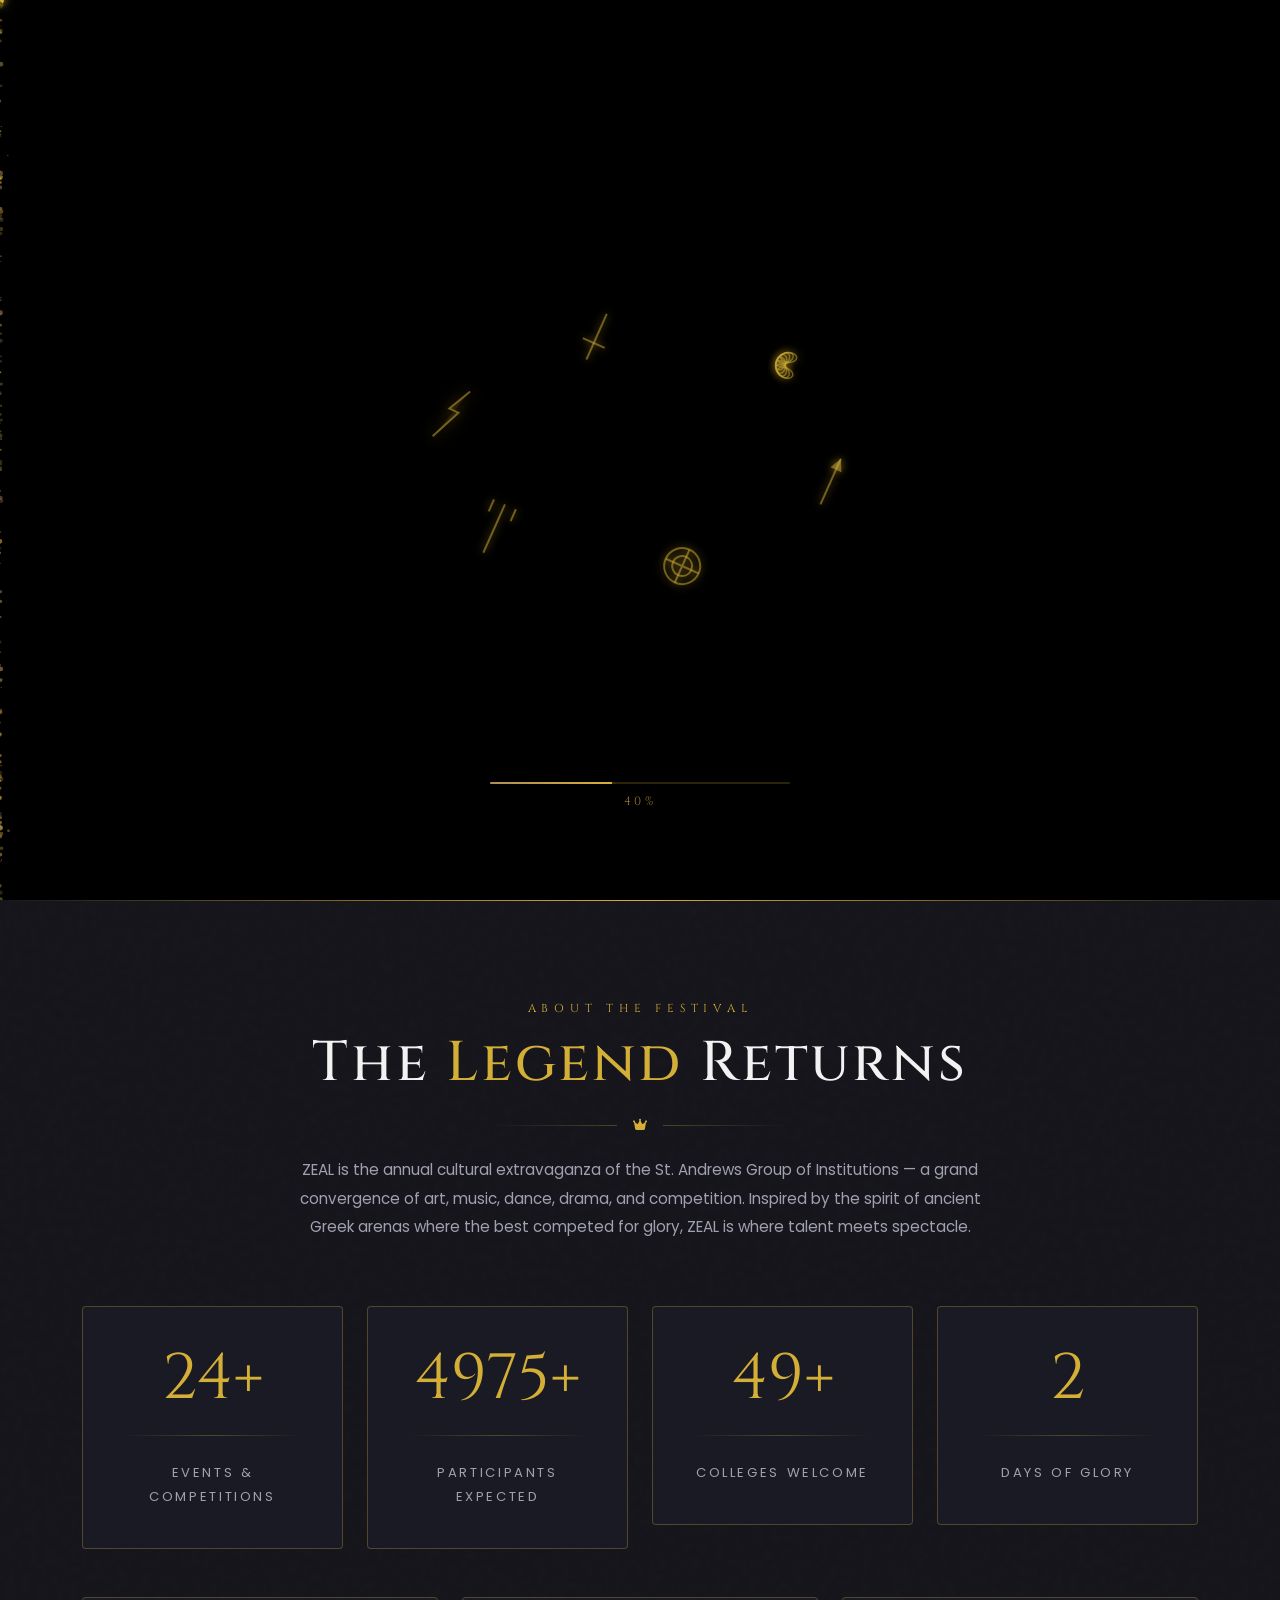
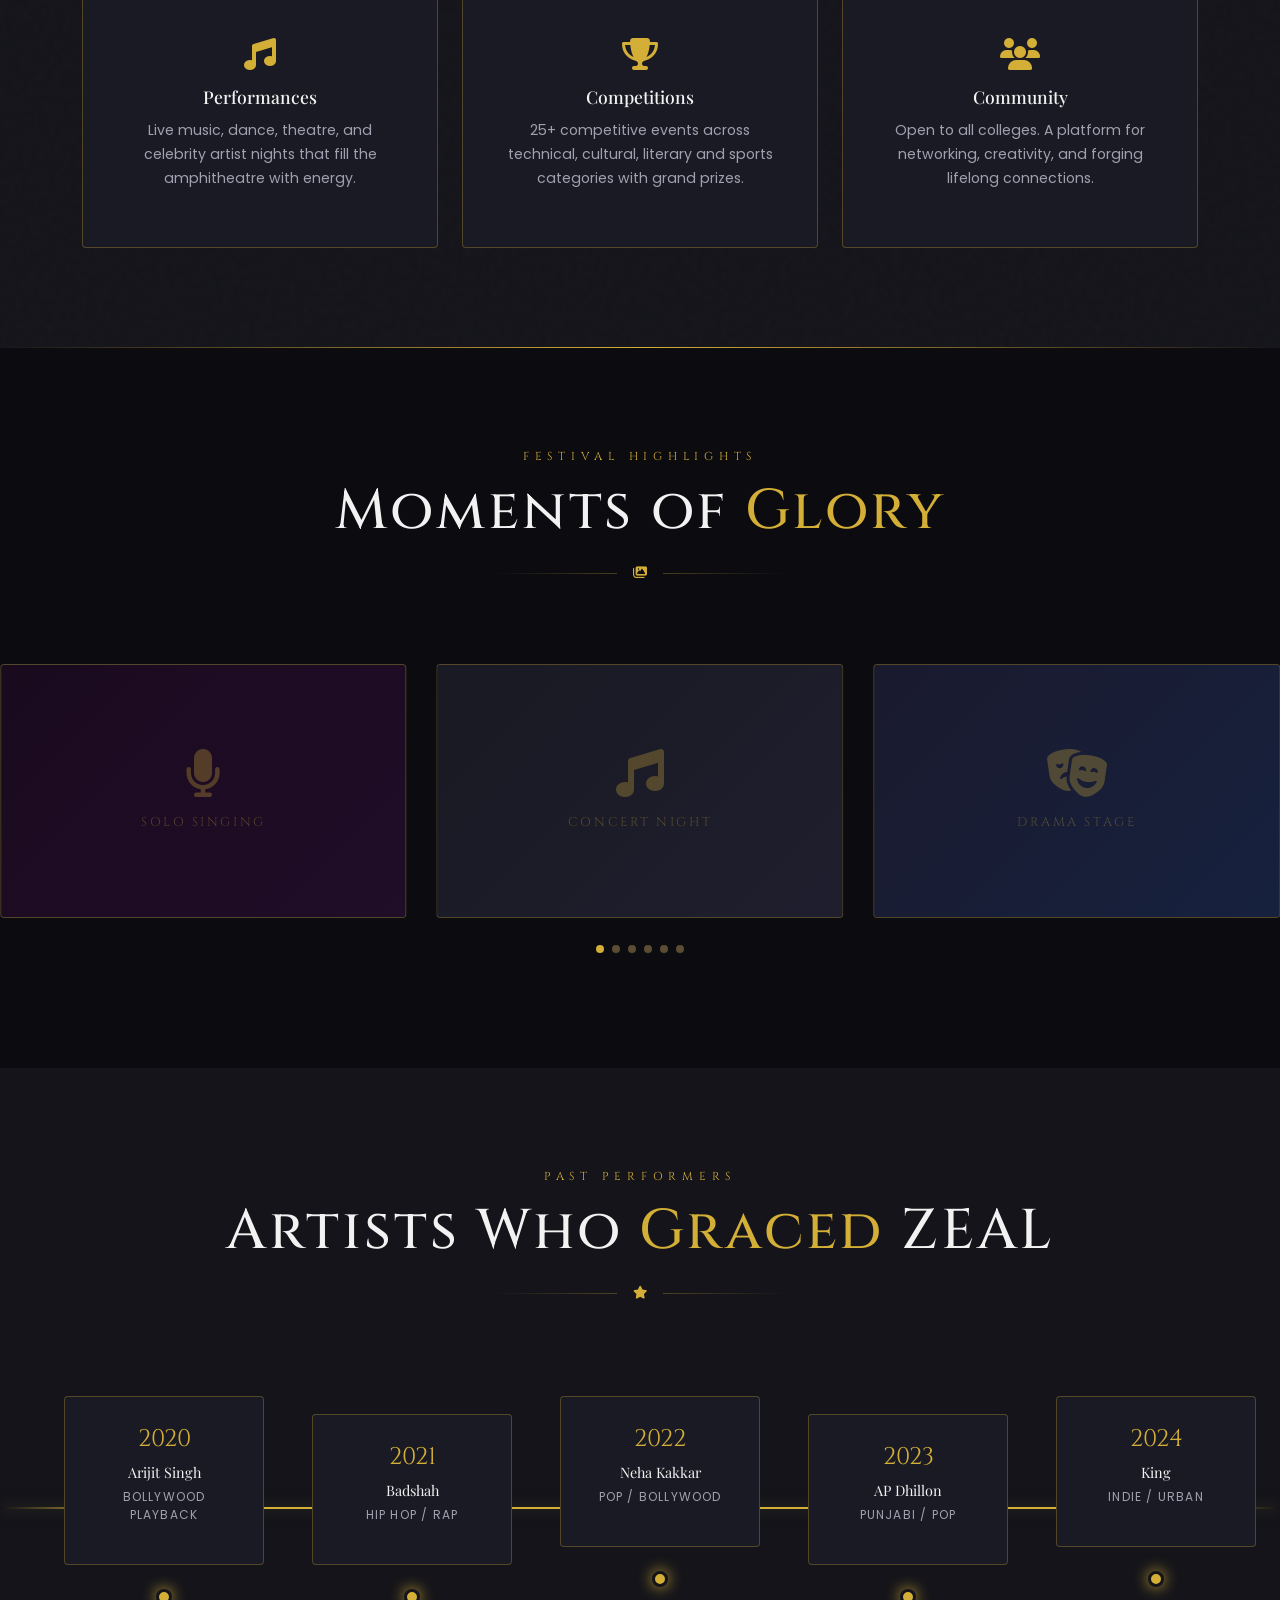
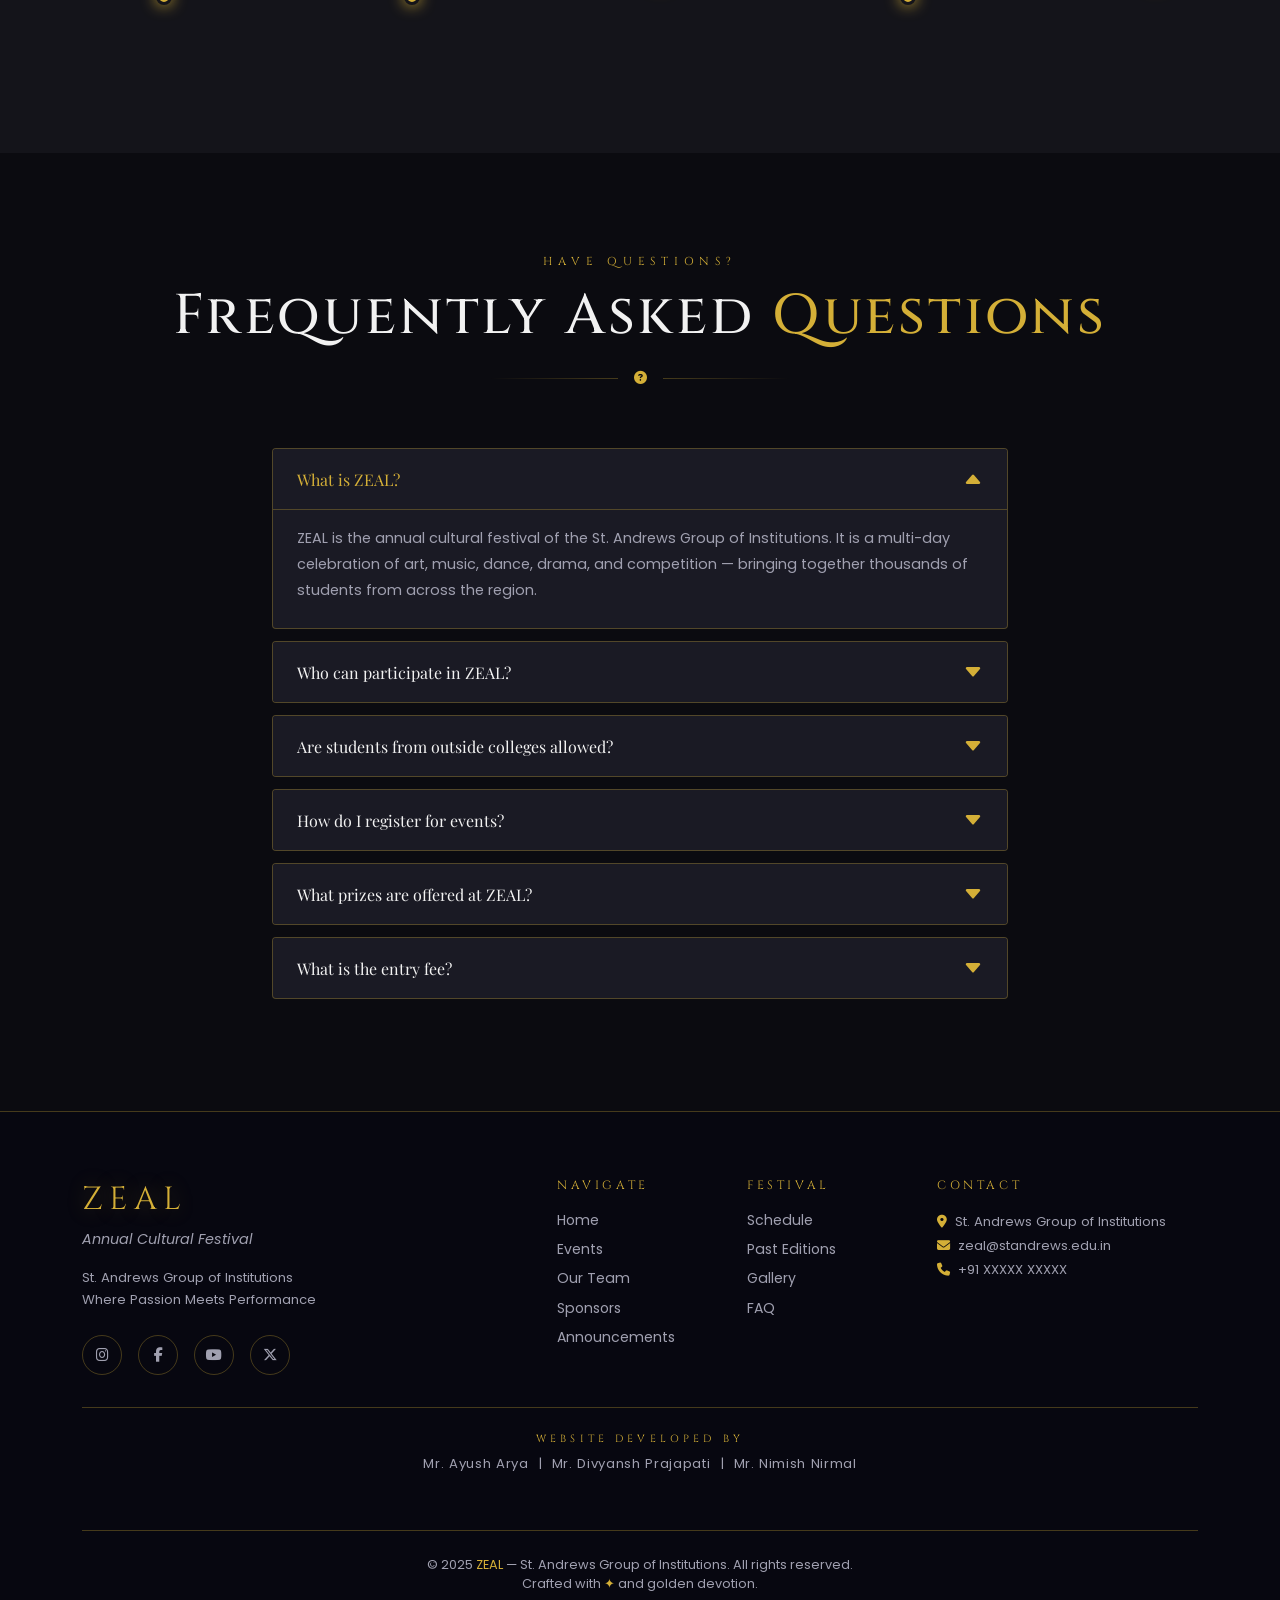
==== index.html @ ac3ee565 "first-commit" ====
<!DOCTYPE html>
<html lang="en">
<head>
  <meta charset="UTF-8" />
  <meta name="viewport" content="width=device-width, initial-scale=1.0" />
  <meta name="description" content="ZEAL — Annual Cultural Festival of St. Andrews Group of Institutions. Where Passion Meets Performance." />
  <meta name="theme-color" content="#D4AF37" />
  <meta property="og:title" content="ZEAL — Annual Cultural Festival" />
  <meta property="og:description" content="Where Passion Meets Performance" />
  <meta property="og:type" content="website" />
  <title>ZEAL — Annual Cultural Festival</title>

  <!-- PWA Manifest -->
  <link rel="manifest" href="pwa/manifest.json" />
  <link rel="apple-touch-icon" href="assets/icons/icon-192.png" />

  <!-- Fonts -->
  <link rel="preconnect" href="https://fonts.googleapis.com" />
  <link rel="preconnect" href="https://fonts.gstatic.com" crossorigin />
  <link href="https://fonts.googleapis.com/css2?family=Cinzel:wght@400;600;700;900&family=Playfair+Display:ital,wght@0,400;0,600;1,400&family=Poppins:wght@300;400;500;600&display=swap" rel="stylesheet" />

  <!-- Icons -->
  <link rel="stylesheet" href="https://cdnjs.cloudflare.com/ajax/libs/font-awesome/6.5.0/css/all.min.css" />
  <link rel="stylesheet" href="https://cdn.jsdelivr.net/npm/bootstrap-icons@1.11.0/font/bootstrap-icons.css" />

  <!-- Bootstrap -->
  <link rel="stylesheet" href="https://cdn.jsdelivr.net/npm/bootstrap@5.3.2/dist/css/bootstrap.min.css" />

  <!-- AOS -->
  <link rel="stylesheet" href="https://unpkg.com/aos@2.3.1/dist/aos.css" />

  <!-- Swiper -->
  <link rel="stylesheet" href="https://cdn.jsdelivr.net/npm/swiper@11/swiper-bundle.min.css" />

  <!-- Custom CSS -->
  <link rel="stylesheet" href="css/style.css" />
  <link rel="stylesheet" href="css/animations.css" />
  <link rel="stylesheet" href="css/cursor.css" />
  <link rel="stylesheet" href="css/responsive.css" />
  <link rel="stylesheet" href="css/light-theme.css" />

  <!-- Early theme init (prevents flash) -->
  <script>
    (function(){
      var t = localStorage.getItem('zeal-theme');
      if (t === 'light') document.documentElement.classList.add('light-theme-preload');
    })();
  </script>
  <style>
    .light-theme-preload { background-color: #F8F6F0 !important; }
  </style>
</head>
<body>

  <!-- ===== LOADER ===== -->
  <div id="loader" role="status" aria-label="Loading ZEAL">
    <canvas id="loader-canvas"></canvas>
    <div class="loader-content">
      <span class="brand-name">ZEAL</span>
      <span class="brand-subtitle">Annual Cultural Festival</span>
      <div class="greek-ornament" style="margin-top:1rem;">
        <div class="greek-ornament-small"></div>
        <div class="greek-ornament-diamond"></div>
        <div class="greek-ornament-small"></div>
      </div>
      <p style="font-family:'Poppins',sans-serif;font-size:0.75rem;color:rgba(242,242,242,0.4);letter-spacing:0.3em;text-transform:uppercase;margin-top:0.5rem;">St. Andrews Group of Institutions</p>
    </div>
    <div class="loader-progress">
      <div class="loader-progress-bar">
        <div class="loader-progress-fill"></div>
      </div>
      <div class="loader-progress-text">0%</div>
    </div>
  </div>

  <!-- ===== CUSTOM CURSOR ===== -->
  <div class="cursor-dot" aria-hidden="true"></div>
  <div class="cursor-ring" aria-hidden="true"></div>
  <div class="cursor-myth-icon" aria-hidden="true"></div>

  <!-- ===== PARTICLES ===== -->
  <canvas id="particles-canvas" aria-hidden="true"></canvas>

  <!-- ===== PWA INSTALL BANNER ===== -->
  <div id="pwa-install-banner" style="display:none;position:fixed;bottom:1.5rem;left:50%;transform:translateX(-50%);background:rgba(20,20,26,0.97);border:1px solid rgba(212,175,55,0.4);border-radius:4px;padding:1rem 1.5rem;z-index:5000;align-items:center;gap:1rem;backdrop-filter:blur(20px);box-shadow:0 0 30px rgba(0,0,0,0.5);">
    <span style="font-family:'Cinzel',serif;font-size:0.78rem;letter-spacing:0.1em;color:#F2F2F2;">Install ZEAL App</span>
    <button id="pwa-install-btn" style="font-family:'Cinzel',serif;font-size:0.7rem;letter-spacing:0.15em;padding:0.4rem 1rem;background:var(--gold);border:none;border-radius:2px;color:#0B0B10;cursor:none;">Install</button>
    <button id="pwa-dismiss-btn" style="background:none;border:none;color:rgba(242,242,242,0.4);font-size:1rem;cursor:none;padding:0;">✕</button>
  </div>

  <!-- ===== NAVBAR ===== -->
  <nav class="navbar-zeal" aria-label="Main navigation">
    <div class="container">
      <div class="d-flex justify-content-between align-items-center">
        <!-- Brand -->
        <a href="index.html" class="navbar-brand-zeal">
          ZEAL
          <span>St. Andrews Group of Institutions</span>
        </a>

        <!-- Mobile Toggle -->
        <button class="navbar-toggler d-lg-none" type="button" id="navToggle" aria-label="Toggle navigation">
          <span class="navbar-toggler-icon"></span>
        </button>

        <!-- Nav Links -->
        <div class="d-none d-lg-flex align-items-center gap-1" id="navLinks">
          <a href="index.html" class="nav-link-zeal active">Home</a>
          <a href="events.html" class="nav-link-zeal">Events</a>
          <a href="team.html" class="nav-link-zeal">Our Team</a>
          <a href="sponsors.html" class="nav-link-zeal">Sponsors</a>
          <a href="announcements.html" class="nav-link-zeal">Announcements</a>
          <button class="btn-install-app ms-1" id="nav-install-btn" aria-label="Install App">
            <i class="fas fa-download"></i> Install
          </button>
          <button class="theme-toggle-btn ms-1" id="themeToggle" aria-label="Toggle theme">
            <span class="theme-icon">🌙</span>
            <span class="theme-label">Dark</span>
          </button>
        </div>
      </div>

      <!-- Mobile Menu -->
      <div class="collapse" id="mobileMenu">
        <div class="d-flex flex-column gap-2 py-2">
          <a href="index.html" class="nav-link-zeal">Home</a>
          <a href="events.html" class="nav-link-zeal">Events</a>
          <a href="team.html" class="nav-link-zeal">Our Team</a>
          <a href="sponsors.html" class="nav-link-zeal">Sponsors</a>
          <a href="announcements.html" class="nav-link-zeal">Announcements</a>
          <div class="d-flex gap-2 mt-1">
            <button class="btn-install-app flex-grow-1 justify-content-center" id="nav-install-btn-mobile" aria-label="Install App">
              <i class="fas fa-download"></i> Install App
            </button>
            <button class="theme-toggle-btn flex-grow-1 justify-content-center" id="themeToggleMobile" aria-label="Toggle theme">
              <span class="theme-icon">🌙</span>
              <span class="theme-label">Dark</span>
            </button>
          </div>
        </div>
      </div>
    </div>
  </nav>

  <main>

  <!-- ===== HERO SECTION ===== -->
  <section class="hero-section" id="home" aria-labelledby="hero-title">
    <div class="hero-bg">
      <div class="hero-bg-gradient"></div>
      <div class="hero-pillars"></div>
      <div class="hero-glow-orb hero-glow-orb-1"></div>
      <div class="hero-glow-orb hero-glow-orb-2"></div>
      <!-- Light rays -->
      <div class="hero-rays" aria-hidden="true">
        <div class="hero-ray" style="transform:rotate(-40deg) translateX(-50%);animation-delay:0s;"></div>
        <div class="hero-ray" style="transform:rotate(-20deg) translateX(-50%);animation-delay:0.5s;"></div>
        <div class="hero-ray" style="transform:rotate(0deg) translateX(-50%);animation-delay:1s;"></div>
        <div class="hero-ray" style="transform:rotate(20deg) translateX(-50%);animation-delay:1.5s;"></div>
        <div class="hero-ray" style="transform:rotate(40deg) translateX(-50%);animation-delay:2s;"></div>
      </div>
    </div>

    <div class="hero-content">
      <div class="hero-eyebrow">
        <i class="fas fa-star-of-life" style="font-size:0.6rem;"></i>
        St. Andrews Group of Institutions Presents
        <i class="fas fa-star-of-life" style="font-size:0.6rem;"></i>
      </div>
      <span class="hero-title" id="hero-title">ZEAL</span>
      <p class="hero-subtitle">Where <strong>Passion</strong> Meets <strong>Performance</strong></p>
      <div class="hero-buttons">
        <a href="events.html" class="btn-hero-primary" data-myth="ares">
          <i class="fas fa-bolt me-2"></i>Explore Events
        </a>
      </div>
    </div>

    <div class="hero-scroll-indicator" aria-hidden="true">
      <div class="hero-scroll-line"></div>
      <span style="font-family:'Cinzel',serif;font-size:0.6rem;letter-spacing:0.3em;color:rgba(212,175,55,0.5);">SCROLL</span>
    </div>
  </section>

  <!-- ===== ABOUT SECTION ===== -->
  <section class="section-zeal about-section" id="about">
    <div class="noise-overlay"></div>
    <div class="container">
      <div class="section-header" data-aos="fade-up">
        <span class="section-eyebrow">About the Festival</span>
        <h2 class="section-title">The <span>Legend</span> Returns</h2>
        <div class="section-divider">
          <div class="section-divider-line"></div>
          <i class="section-divider-icon fas fa-crown"></i>
          <div class="section-divider-line"></div>
        </div>
        <p style="max-width:700px;margin:0 auto;color:var(--text-secondary);font-size:0.95rem;line-height:1.9;" data-aos="fade-up" data-aos-delay="100" id="home-about-text">
          ZEAL is the annual cultural extravaganza of the St. Andrews Group of Institutions — a grand convergence of art, music, dance, drama, and competition. Inspired by the spirit of ancient Greek arenas where the best competed for glory, ZEAL is where talent meets spectacle.
        </p>
      </div>

      <!-- Stats -->
      <div class="row g-4 mb-5" id="home-stats-dynamic">
        <div class="col-6 col-md-3" data-aos="fade-up" data-aos-delay="0">
          <div class="about-card text-center">
            <span class="about-stat-number" data-count="25" data-suffix="+">0+</span>
            <div class="about-ornament"></div>
            <span class="about-stat-label">Events & Competitions</span>
          </div>
        </div>
        <div class="col-6 col-md-3" data-aos="fade-up" data-aos-delay="100">
          <div class="about-card text-center">
            <span class="about-stat-number" data-count="5000" data-suffix="+">0+</span>
            <div class="about-ornament"></div>
            <span class="about-stat-label">Participants Expected</span>
          </div>
        </div>
        <div class="col-6 col-md-3" data-aos="fade-up" data-aos-delay="100">
          <div class="about-card text-center">
            <span class="about-stat-number" data-count="50" data-suffix="+">0+</span>
            <div class="about-ornament"></div>
            <span class="about-stat-label">Colleges Welcome</span>
          </div>
        </div>
        <div class="col-6 col-md-3" data-aos="fade-up" data-aos-delay="150">
          <div class="about-card text-center">
            <span class="about-stat-number" data-count="3">0</span>
            <div class="about-ornament"></div>
            <span class="about-stat-label">Days of Glory</span>
          </div>
        </div>
      </div>

      <!-- Feature Cards -->
      <div class="row g-4" id="home-highlights-dynamic">
        <div class="col-md-4" data-aos="fade-up" data-aos-delay="0">
          <div class="about-card" style="text-align:center;">
            <i class="fas fa-music" style="font-size:2rem;color:var(--gold);margin-bottom:1rem;"></i>
            <h4 style="font-family:var(--font-subheading);font-size:1.1rem;margin-bottom:0.75rem;color:var(--text-primary);">Performances</h4>
            <p style="font-size:0.88rem;color:var(--text-secondary);line-height:1.7;">Live music, dance, theatre, and celebrity artist nights that fill the amphitheatre with energy.</p>
          </div>
        </div>
        <div class="col-md-4" data-aos="fade-up" data-aos-delay="100">
          <div class="about-card" style="text-align:center;">
            <i class="fas fa-trophy" style="font-size:2rem;color:var(--gold);margin-bottom:1rem;"></i>
            <h4 style="font-family:var(--font-subheading);font-size:1.1rem;margin-bottom:0.75rem;color:var(--text-primary);">Competitions</h4>
            <p style="font-size:0.88rem;color:var(--text-secondary);line-height:1.7;">25+ competitive events across technical, cultural, literary and sports categories with grand prizes.</p>
          </div>
        </div>
        <div class="col-md-4" data-aos="fade-up" data-aos-delay="100">
          <div class="about-card" style="text-align:center;">
            <i class="fas fa-users" style="font-size:2rem;color:var(--gold);margin-bottom:1rem;"></i>
            <h4 style="font-family:var(--font-subheading);font-size:1.1rem;margin-bottom:0.75rem;color:var(--text-primary);">Community</h4>
            <p style="font-size:0.88rem;color:var(--text-secondary);line-height:1.7;">Open to all colleges. A platform for networking, creativity, and forging lifelong connections.</p>
          </div>
        </div>
      </div>
    </div>
  </section>

  <!-- ===== GALLERY SECTION ===== -->
  <section class="section-zeal gallery-section" id="gallery">
    <div class="container">
      <div class="section-header" data-aos="fade-up">
        <span class="section-eyebrow">Festival Highlights</span>
        <h2 class="section-title">Moments of <span>Glory</span></h2>
        <div class="section-divider">
          <div class="section-divider-line"></div>
          <i class="section-divider-icon fas fa-images"></i>
          <div class="section-divider-line"></div>
        </div>
      </div>
    </div>
    <div class="swiper swiper-gallery" data-aos="fade-up" data-aos-delay="100">
      <div class="swiper-wrapper" id="home-gallery-wrapper">
        <!-- Gallery slides with placeholders -->
        <div class="swiper-slide">
          <div class="gallery-slide">
            <div class="gallery-placeholder">
              <i class="fas fa-music"></i>
              <span>Concert Night</span>
            </div>
            <div class="gallery-slide-overlay">
              <span class="gallery-slide-title">Music Night — ZEAL 2024</span>
            </div>
          </div>
        </div>
        <div class="swiper-slide">
          <div class="gallery-slide">
            <div class="gallery-placeholder" style="background:linear-gradient(135deg,#1a1a2e,#16213e);">
              <i class="fas fa-theater-masks"></i>
              <span>Drama Stage</span>
            </div>
            <div class="gallery-slide-overlay">
              <span class="gallery-slide-title">Drama Competition — ZEAL 2024</span>
            </div>
          </div>
        </div>
        <div class="swiper-slide">
          <div class="gallery-slide">
            <div class="gallery-placeholder" style="background:linear-gradient(135deg,#0d1b2a,#1b2838);">
              <i class="fas fa-person-dancing"></i>
              <span>Dance Battle</span>
            </div>
            <div class="gallery-slide-overlay">
              <span class="gallery-slide-title">Dance Competition — ZEAL 2024</span>
            </div>
          </div>
        </div>
        <div class="swiper-slide">
          <div class="gallery-slide">
            <div class="gallery-placeholder" style="background:linear-gradient(135deg,#1a1000,#2a1f00);">
              <i class="fas fa-users"></i>
              <span>Crowd Energy</span>
            </div>
            <div class="gallery-slide-overlay">
              <span class="gallery-slide-title">Opening Ceremony — ZEAL 2024</span>
            </div>
          </div>
        </div>
        <div class="swiper-slide">
          <div class="gallery-slide">
            <div class="gallery-placeholder" style="background:linear-gradient(135deg,#0f1923,#0d1b2a);">
              <i class="fas fa-guitar"></i>
              <span>Artist Night</span>
            </div>
            <div class="gallery-slide-overlay">
              <span class="gallery-slide-title">Celebrity Night — ZEAL 2024</span>
            </div>
          </div>
        </div>
        <div class="swiper-slide">
          <div class="gallery-slide">
            <div class="gallery-placeholder" style="background:linear-gradient(135deg,#1a0a1e,#200d28);">
              <i class="fas fa-microphone"></i>
              <span>Solo Singing</span>
            </div>
            <div class="gallery-slide-overlay">
              <span class="gallery-slide-title">Singing Talent Hunt — ZEAL 2024</span>
            </div>
          </div>
        </div>
      </div>
      <div class="swiper-pagination"></div>
    </div>
  </section>

  <!-- ===== TIMELINE SECTION ===== -->
  <section class="section-zeal timeline-section" id="artists">
    <div class="container">
      <div class="section-header" data-aos="fade-up">
        <span class="section-eyebrow">Past Performers</span>
        <h2 class="section-title">Artists Who <span>Graced</span> ZEAL</h2>
        <div class="section-divider">
          <div class="section-divider-line"></div>
          <i class="section-divider-icon fas fa-star"></i>
          <div class="section-divider-line"></div>
        </div>
      </div>
    </div>
    <div class="timeline-track" data-aos="fade-up" data-aos-delay="100">
      <div class="timeline-line"></div>
      <div class="timeline-items" id="home-timeline-dynamic">
        <div class="timeline-item">
          <div class="timeline-card">
            <span class="timeline-year">2020</span>
            <span class="timeline-name">Arijit Singh</span>
            <p class="timeline-genre">Bollywood Playback</p>
          </div>
          <div class="timeline-dot"></div>
        </div>
        <div class="timeline-item">
          <div class="timeline-dot"></div>
          <div class="timeline-card">
            <span class="timeline-year">2021</span>
            <span class="timeline-name">Badshah</span>
            <p class="timeline-genre">Hip Hop / Rap</p>
          </div>
        </div>
        <div class="timeline-item">
          <div class="timeline-card">
            <span class="timeline-year">2022</span>
            <span class="timeline-name">Neha Kakkar</span>
            <p class="timeline-genre">Pop / Bollywood</p>
          </div>
          <div class="timeline-dot"></div>
        </div>
        <div class="timeline-item">
          <div class="timeline-dot"></div>
          <div class="timeline-card">
            <span class="timeline-year">2023</span>
            <span class="timeline-name">AP Dhillon</span>
            <p class="timeline-genre">Punjabi / Pop</p>
          </div>
        </div>
        <div class="timeline-item">
          <div class="timeline-card">
            <span class="timeline-year">2024</span>
            <span class="timeline-name">King</span>
            <p class="timeline-genre">Indie / Urban</p>
          </div>
          <div class="timeline-dot"></div>
        </div>
        <div class="timeline-item">
          <div class="timeline-dot" style="background:#fff;box-shadow:0 0 20px #fff;"></div>
          <div class="timeline-card" style="border-color:var(--gold);box-shadow:0 0 20px var(--gold-glow);">
            <span class="timeline-year" style="color:#fff;">2025</span>
            <span class="timeline-name">Coming Soon</span>
            <p class="timeline-genre">Stay Tuned</p>
          </div>
        </div>
      </div>
    </div>
  </section>

  <!-- ===== FAQ SECTION ===== -->
  <section class="section-zeal faq-section" id="faq">
    <div class="container">
      <div class="section-header" data-aos="fade-up">
        <span class="section-eyebrow">Have Questions?</span>
        <h2 class="section-title">Frequently Asked <span>Questions</span></h2>
        <div class="section-divider">
          <div class="section-divider-line"></div>
          <i class="section-divider-icon fas fa-question-circle"></i>
          <div class="section-divider-line"></div>
        </div>
      </div>
      <div class="row justify-content-center">
        <div class="col-lg-8" data-aos="fade-up" data-aos-delay="100">
          <div class="accordion accordion-zeal" id="zealFAQ"><div id="home-faq-dynamic"></div>
            <div class="accordion-item">
              <h2 class="accordion-header">
                <button class="accordion-button" type="button" data-bs-toggle="collapse" data-bs-target="#faq1">
                  What is ZEAL?
                </button>
              </h2>
              <div id="faq1" class="accordion-collapse collapse show" data-bs-parent="#zealFAQ">
                <div class="accordion-body">ZEAL is the annual cultural festival of the St. Andrews Group of Institutions. It is a multi-day celebration of art, music, dance, drama, and competition — bringing together thousands of students from across the region.</div>
              </div>
            </div>
            <div class="accordion-item">
              <h2 class="accordion-header">
                <button class="accordion-button collapsed" type="button" data-bs-toggle="collapse" data-bs-target="#faq2">
                  Who can participate in ZEAL?
                </button>
              </h2>
              <div id="faq2" class="accordion-collapse collapse" data-bs-parent="#zealFAQ">
                <div class="accordion-body">ZEAL is open to all college students. Both students of St. Andrews Group of Institutions and students from external colleges are welcome to participate in most events. Check individual event rules for specific eligibility criteria.</div>
              </div>
            </div>
            <div class="accordion-item">
              <h2 class="accordion-header">
                <button class="accordion-button collapsed" type="button" data-bs-toggle="collapse" data-bs-target="#faq3">
                  Are students from outside colleges allowed?
                </button>
              </h2>
              <div id="faq3" class="accordion-collapse collapse" data-bs-parent="#zealFAQ">
                <div class="accordion-body">Yes! ZEAL warmly welcomes participants from all colleges and universities. We believe in fostering inter-college cultural exchange. You will need to carry a valid college ID card. Registration details will be announced on the Announcements page.</div>
              </div>
            </div>
            <div class="accordion-item">
              <h2 class="accordion-header">
                <button class="accordion-button collapsed" type="button" data-bs-toggle="collapse" data-bs-target="#faq4">
                  How do I register for events?
                </button>
              </h2>
              <div id="faq4" class="accordion-collapse collapse" data-bs-parent="#zealFAQ">
                <div class="accordion-body">You can register for events directly on the day of the event at the venue, subject to seat availability. Keep an eye on the Announcements page for registration updates and deadlines.</div>
              </div>
            </div>
            <div class="accordion-item">
              <h2 class="accordion-header">
                <button class="accordion-button collapsed" type="button" data-bs-toggle="collapse" data-bs-target="#faq5">
                  What prizes are offered at ZEAL?
                </button>
              </h2>
              <div id="faq5" class="accordion-collapse collapse" data-bs-parent="#zealFAQ">
                <div class="accordion-body">ZEAL offers exciting prizes including cash rewards, trophies, certificates, and special goodies for winners and runners-up across all events. The overall championship team wins the prestigious ZEAL Trophy. Total prize pool exceeds ₹5 Lakhs!</div>
              </div>
            </div>
            <div class="accordion-item">
              <h2 class="accordion-header">
                <button class="accordion-button collapsed" type="button" data-bs-toggle="collapse" data-bs-target="#faq6">
                  What is the entry fee?
                </button>
              </h2>
              <div id="faq6" class="accordion-collapse collapse" data-bs-parent="#zealFAQ">
                <div class="accordion-body">Entry fees vary by event and participant type. St. Andrews students get preferential rates. Most individual events have a nominal fee of ₹100-200 per participant. Group events have team-based pricing. Check individual event pages for exact details.</div>
              </div>
            </div>
          </div>
        </div>
      </div>
    </div>
  </section>

  </main>

  <!-- ===== FOOTER ===== -->
  <footer class="footer-zeal">
    <div class="container">
      <div class="row g-4">
        <div class="col-lg-4">
          <div class="footer-brand">ZEAL</div>
          <p class="footer-tagline">Annual Cultural Festival</p>
          <p style="font-size:0.82rem;color:var(--text-secondary);margin-top:0.5rem;line-height:1.7;">St. Andrews Group of Institutions<br>Where Passion Meets Performance</p>
          <div class="footer-social">
            <a href="#" class="social-icon" aria-label="Instagram"><i class="fab fa-instagram"></i></a>
            <a href="#" class="social-icon" aria-label="Facebook"><i class="fab fa-facebook-f"></i></a>
            <a href="#" class="social-icon" aria-label="YouTube"><i class="fab fa-youtube"></i></a>
            <a href="#" class="social-icon" aria-label="Twitter / X"><i class="fab fa-x-twitter"></i></a>
          </div>
        </div>
        <div class="col-6 col-lg-2 offset-lg-1">
          <div class="footer-heading">Navigate</div>
          <a href="index.html" class="footer-link">Home</a>
          <a href="events.html" class="footer-link">Events</a>
          <a href="team.html" class="footer-link">Our Team</a>
          <a href="sponsors.html" class="footer-link">Sponsors</a>
          <a href="announcements.html" class="footer-link">Announcements</a>
        </div>
        <div class="col-6 col-lg-2">
          <div class="footer-heading">Festival</div>
          <a href="#" class="footer-link">Schedule</a>
          <a href="#" class="footer-link">Past Editions</a>
          <a href="#" class="footer-link">Gallery</a>
          <a href="#faq" class="footer-link">FAQ</a>
        </div>
        <div class="col-lg-3">
          <div class="footer-heading">Contact</div>
          <p id="footer-contact-dynamic" style="font-size:0.82rem;color:var(--text-secondary);line-height:1.8;">
            <i class="fas fa-map-marker-alt" style="color:var(--gold);margin-right:0.5rem;"></i>St. Andrews Group of Institutions<br>
            <i class="fas fa-envelope" style="color:var(--gold);margin-right:0.5rem;"></i>zeal@standrews.edu.in<br>
            <i class="fas fa-phone" style="color:var(--gold);margin-right:0.5rem;"></i>+91 XXXXX XXXXX
          </p>
        </div>
      </div>
      <div class="footer-dev-credit">
        <p class="footer-dev-label">Website Developed By</p>
        <p class="footer-dev-names" id="footer-devs-dynamic">Mr. Ayush Arya &nbsp;|&nbsp; Mr. Divyansh Prajapati &nbsp;|&nbsp; Mr. Nimish Nirmal</p>
      </div>
      <div class="footer-bottom">
        <p>© 2025 <span>ZEAL</span> — St. Andrews Group of Institutions. All rights reserved.<br>Crafted with <span>✦</span> and golden devotion.</p>
      </div>
    </div>
  </footer>

  <!-- ===== SCRIPTS ===== -->
  <!-- Bootstrap -->
  <script src="https://cdn.jsdelivr.net/npm/bootstrap@5.3.2/dist/js/bootstrap.bundle.min.js" defer></script>
  <!-- GSAP -->
  <script src="https://cdnjs.cloudflare.com/ajax/libs/gsap/3.12.2/gsap.min.js"></script>
  <!-- AOS -->
  <script src="https://unpkg.com/aos@2.3.1/dist/aos.js" defer></script>
  <!-- Swiper -->
  <script src="https://cdn.jsdelivr.net/npm/swiper@11/swiper-bundle.min.js" defer></script>

  <!-- Custom Scripts -->
  <script src="js/loader.js"></script>
  <script src="js/cursor.js" defer></script>
  <script src="js/particles.js" defer></script>
  <script src="js/animations.js" defer></script>
  <script src="js/main.js" defer></script>
  <script src="js/theme.js" defer></script>
  <script src="js/pwa.js" defer></script>
  <script src="js/zeal-data.js" defer></script>

  <script>
    // Mobile nav toggle
    const navToggle = document.getElementById('navToggle');
    const mobileMenu = document.getElementById('mobileMenu');
    if (navToggle && mobileMenu) {
      navToggle.addEventListener('click', () => {
        mobileMenu.classList.toggle('collapse');
      });
    }
  </script>
</body>
</html>
---- css/style.css ----
/* ========================================
   ZEAL Cultural Festival - Main Styles
   ======================================== */

:root {
  --bg-primary: #0B0B10;
  --bg-secondary: #14141A;
  --bg-card: #1A1A24;
  --gold: #D4AF37;
  --gold-bronze: #B08D57;
  --gold-glow: rgba(212, 175, 55, 0.35);
  --gold-glow-soft: rgba(212, 175, 55, 0.15);
  --text-primary: #F2F2F2;
  --text-secondary: #A0A0B0;
  --border-gold: rgba(212, 175, 55, 0.3);
  --font-heading: 'Cinzel', serif;
  --font-subheading: 'Playfair Display', serif;
  --font-body: 'Poppins', sans-serif;
  --transition: all 0.4s cubic-bezier(0.25, 0.46, 0.45, 0.94);
}

* {
  margin: 0;
  padding: 0;
  box-sizing: border-box;
}

html {
  scroll-behavior: smooth;
  overflow-x: hidden;
}

body {
  background-color: var(--bg-primary);
  color: var(--text-primary);
  font-family: var(--font-body);
  overflow-x: hidden;
  cursor: none;
}

body.touch-device {
  cursor: auto;
}

/* ====== SCROLLBAR ====== */
::-webkit-scrollbar {
  width: 6px;
}
::-webkit-scrollbar-track {
  background: var(--bg-secondary);
}
::-webkit-scrollbar-thumb {
  background: var(--gold);
  border-radius: 3px;
}

/* ====== TYPOGRAPHY ====== */
h1, h2, h3 {
  font-family: var(--font-heading);
  letter-spacing: 0.05em;
}

h4, h5, h6 {
  font-family: var(--font-subheading);
}

/* ====== LOADER ====== */
#loader {
  position: fixed;
  inset: 0;
  background: #000;
  z-index: 10000;
  display: flex;
  flex-direction: column;
  align-items: center;
  justify-content: center;
  overflow: hidden;
}

#loader-canvas {
  position: absolute;
  inset: 0;
  width: 100%;
  height: 100%;
}

.loader-content {
  position: relative;
  z-index: 2;
  text-align: center;
  opacity: 0;
}

.loader-content .brand-name {
  font-family: var(--font-heading);
  font-size: clamp(4rem, 12vw, 8rem);
  font-weight: 700;
  color: var(--gold);
  letter-spacing: 0.3em;
  text-shadow: 0 0 40px var(--gold-glow), 0 0 80px rgba(212,175,55,0.2);
  display: block;
  line-height: 1;
}

.loader-content .brand-subtitle {
  font-family: var(--font-subheading);
  font-size: clamp(0.9rem, 2vw, 1.2rem);
  color: var(--text-secondary);
  letter-spacing: 0.4em;
  text-transform: uppercase;
  margin-top: 1rem;
  display: block;
}

.loader-progress {
  position: absolute;
  bottom: 10%;
  left: 50%;
  transform: translateX(-50%);
  width: min(300px, 80vw);
  z-index: 2;
}

.loader-progress-bar {
  height: 2px;
  background: rgba(212,175,55,0.2);
  border-radius: 1px;
  overflow: hidden;
}

.loader-progress-fill {
  height: 100%;
  background: linear-gradient(90deg, var(--gold-bronze), var(--gold));
  width: 0%;
  transition: width 0.1s linear;
  box-shadow: 0 0 10px var(--gold);
}

.loader-progress-text {
  text-align: center;
  font-family: var(--font-heading);
  font-size: 0.75rem;
  color: var(--gold);
  letter-spacing: 0.3em;
  margin-top: 0.5rem;
  opacity: 0.7;
}

/* ====== PARTICLES CANVAS ====== */
#particles-canvas {
  position: fixed;
  inset: 0;
  z-index: 0;
  pointer-events: none;
  opacity: 0.4;
}

/* ====== NAVBAR ====== */
.navbar-zeal {
  position: fixed;
  top: 0;
  left: 0;
  right: 0;
  z-index: 1000;
  padding: 1.2rem 0;
  transition: var(--transition);
  background: transparent;
}

.navbar-zeal.scrolled {
  padding: 0.7rem 0;
  background: rgba(11, 11, 16, 0.92);
  backdrop-filter: blur(20px);
  -webkit-backdrop-filter: blur(20px);
  border-bottom: 1px solid var(--border-gold);
  box-shadow: 0 4px 30px rgba(0,0,0,0.5);
}

.navbar-brand-zeal {
  font-family: var(--font-heading);
  font-size: 1.8rem;
  font-weight: 700;
  color: var(--gold) !important;
  letter-spacing: 0.2em;
  text-shadow: 0 0 20px var(--gold-glow);
  text-decoration: none;
}

.navbar-brand-zeal span {
  font-size: 0.65rem;
  display: block;
  color: var(--text-secondary);
  letter-spacing: 0.3em;
  font-family: var(--font-body);
  font-weight: 300;
  text-transform: uppercase;
  line-height: 1;
  text-shadow: none;
  margin-top: -2px;
}

.nav-link-zeal {
  font-family: var(--font-heading);
  font-size: 0.78rem;
  letter-spacing: 0.15em;
  color: var(--text-primary) !important;
  text-transform: uppercase;
  padding: 0.5rem 1rem !important;
  position: relative;
  transition: var(--transition);
}

.nav-link-zeal::after {
  content: '';
  position: absolute;
  bottom: 0;
  left: 50%;
  transform: translateX(-50%);
  width: 0;
  height: 1px;
  background: var(--gold);
  transition: width 0.3s ease;
  box-shadow: 0 0 8px var(--gold);
}

.nav-link-zeal:hover {
  color: var(--gold) !important;
}

.nav-link-zeal:hover::after,
.nav-link-zeal.active::after {
  width: 60%;
}

.nav-link-zeal.active {
  color: var(--gold) !important;
}

.btn-register {
  font-family: var(--font-heading);
  font-size: 0.75rem;
  letter-spacing: 0.2em;
  text-transform: uppercase;
  padding: 0.6rem 1.5rem;
  background: transparent;
  border: 1px solid var(--gold);
  color: var(--gold) !important;
  border-radius: 2px;
  transition: var(--transition);
  position: relative;
  overflow: hidden;
}

.btn-register::before {
  content: '';
  position: absolute;
  inset: 0;
  background: var(--gold);
  transform: scaleX(0);
  transform-origin: right;
  transition: transform 0.4s cubic-bezier(0.25, 0.46, 0.45, 0.94);
  z-index: -1;
}

.btn-register:hover {
  color: var(--bg-primary) !important;
  box-shadow: 0 0 25px var(--gold-glow);
}

.btn-register:hover::before {
  transform: scaleX(1);
  transform-origin: left;
}

/* ====== HERO SECTION ====== */
.hero-section {
  position: relative;
  height: 100vh;
  min-height: 600px;
  display: flex;
  align-items: center;
  justify-content: center;
  overflow: hidden;
  background: var(--bg-primary);
}

.hero-bg {
  position: absolute;
  inset: 0;
  z-index: 0;
}

.hero-bg-gradient {
  position: absolute;
  inset: 0;
  background: 
    radial-gradient(ellipse 80% 50% at 50% 0%, rgba(212,175,55,0.08) 0%, transparent 60%),
    radial-gradient(ellipse 60% 60% at 80% 100%, rgba(176,141,87,0.06) 0%, transparent 50%),
    linear-gradient(180deg, #000 0%, var(--bg-primary) 30%, var(--bg-primary) 70%, #000 100%);
}

.hero-pillars {
  position: absolute;
  inset: 0;
  background-image: 
    repeating-linear-gradient(
      90deg,
      transparent,
      transparent 120px,
      rgba(212,175,55,0.03) 120px,
      rgba(212,175,55,0.03) 122px
    );
}

.hero-glow-orb {
  position: absolute;
  border-radius: 50%;
  filter: blur(80px);
  opacity: 0.3;
}

.hero-glow-orb-1 {
  width: 500px;
  height: 300px;
  background: radial-gradient(circle, rgba(212,175,55,0.4) 0%, transparent 70%);
  top: -10%;
  left: 50%;
  transform: translateX(-50%);
}

.hero-glow-orb-2 {
  width: 300px;
  height: 300px;
  background: radial-gradient(circle, rgba(176,141,87,0.3) 0%, transparent 70%);
  bottom: 10%;
  right: 10%;
}

.hero-content {
  position: relative;
  z-index: 2;
  text-align: center;
  padding: 0 1rem;
}

.hero-eyebrow {
  font-family: var(--font-heading);
  font-size: clamp(0.7rem, 1.5vw, 0.85rem);
  letter-spacing: 0.5em;
  color: var(--gold);
  text-transform: uppercase;
  margin-bottom: 1.5rem;
  opacity: 0;
  display: flex;
  align-items: center;
  justify-content: center;
  gap: 1rem;
}

.hero-eyebrow::before,
.hero-eyebrow::after {
  content: '';
  width: 40px;
  height: 1px;
  background: linear-gradient(90deg, transparent, var(--gold));
}

.hero-eyebrow::after {
  background: linear-gradient(90deg, var(--gold), transparent);
}

.hero-title {
  font-family: var(--font-heading);
  font-size: clamp(5rem, 18vw, 14rem);
  font-weight: 900;
  line-height: 0.85;
  letter-spacing: 0.1em;
  color: transparent;
  background: linear-gradient(135deg, #F2F2F2 0%, var(--gold) 40%, var(--gold-bronze) 60%, #F2F2F2 100%);
  -webkit-background-clip: text;
  background-clip: text;
  text-shadow: none;
  filter: drop-shadow(0 0 40px rgba(212,175,55,0.4));
  opacity: 0;
  display: block;
}

.hero-subtitle {
  font-family: var(--font-subheading);
  font-size: clamp(1rem, 2.5vw, 1.4rem);
  color: var(--text-secondary);
  letter-spacing: 0.2em;
  margin: 1.5rem 0 3rem;
  font-style: italic;
  opacity: 0;
}

.hero-subtitle strong {
  color: var(--gold);
  font-style: normal;
}

.hero-buttons {
  display: flex;
  gap: 1.5rem;
  justify-content: center;
  flex-wrap: wrap;
  opacity: 0;
}

.btn-hero-primary {
  font-family: var(--font-heading);
  font-size: 0.78rem;
  letter-spacing: 0.25em;
  text-transform: uppercase;
  padding: 1rem 2.5rem;
  background: linear-gradient(135deg, var(--gold), var(--gold-bronze));
  color: var(--bg-primary);
  border: none;
  border-radius: 2px;
  text-decoration: none;
  display: inline-block;
  transition: var(--transition);
  box-shadow: 0 0 30px var(--gold-glow);
  position: relative;
  overflow: hidden;
}

.btn-hero-primary::after {
  content: '';
  position: absolute;
  inset: 0;
  background: linear-gradient(135deg, rgba(255,255,255,0.2), transparent);
  opacity: 0;
  transition: opacity 0.3s;
}

.btn-hero-primary:hover {
  transform: translateY(-3px);
  box-shadow: 0 10px 40px var(--gold-glow), 0 0 60px rgba(212,175,55,0.2);
  color: var(--bg-primary);
}

.btn-hero-primary:hover::after {
  opacity: 1;
}

.btn-hero-secondary {
  font-family: var(--font-heading);
  font-size: 0.78rem;
  letter-spacing: 0.25em;
  text-transform: uppercase;
  padding: 1rem 2.5rem;
  background: transparent;
  color: var(--text-primary);
  border: 1px solid rgba(242,242,242,0.3);
  border-radius: 2px;
  text-decoration: none;
  display: inline-block;
  transition: var(--transition);
}

.btn-hero-secondary:hover {
  border-color: var(--gold);
  color: var(--gold);
  background: var(--gold-glow-soft);
  transform: translateY(-3px);
}

.hero-scroll-indicator {
  position: absolute;
  bottom: 2rem;
  left: 50%;
  transform: translateX(-50%);
  z-index: 2;
  display: flex;
  flex-direction: column;
  align-items: center;
  gap: 0.5rem;
  opacity: 0.6;
}

.hero-scroll-line {
  width: 1px;
  height: 50px;
  background: linear-gradient(180deg, transparent, var(--gold));
  animation: scrollPulse 2s ease-in-out infinite;
}

@keyframes scrollPulse {
  0%, 100% { opacity: 0.3; transform: scaleY(0.5); }
  50% { opacity: 1; transform: scaleY(1); }
}

/* ====== SECTION STYLES ====== */
.section-zeal {
  position: relative;
  padding: 100px 0;
}

.section-header {
  text-align: center;
  margin-bottom: 4rem;
}

.section-eyebrow {
  font-family: var(--font-heading);
  font-size: 0.72rem;
  letter-spacing: 0.5em;
  color: var(--gold);
  text-transform: uppercase;
  display: block;
  margin-bottom: 1rem;
}

.section-title {
  font-family: var(--font-heading);
  font-size: clamp(1.8rem, 5vw, 3.5rem);
  color: var(--text-primary);
  letter-spacing: 0.05em;
  line-height: 1.1;
}

.section-title span {
  color: var(--gold);
}

.section-divider {
  display: flex;
  align-items: center;
  justify-content: center;
  gap: 1rem;
  margin: 1.5rem auto;
  max-width: 300px;
}

.section-divider-line {
  flex: 1;
  height: 1px;
  background: linear-gradient(90deg, transparent, var(--border-gold));
}

.section-divider-line:last-child {
  background: linear-gradient(90deg, var(--border-gold), transparent);
}

.section-divider-icon {
  color: var(--gold);
  font-size: 0.8rem;
}

/* ====== ABOUT SECTION ====== */
.about-section {
  background: var(--bg-secondary);
  position: relative;
  overflow: hidden;
}

.about-section::before {
  content: '';
  position: absolute;
  top: 0;
  left: 0;
  right: 0;
  height: 1px;
  background: linear-gradient(90deg, transparent, var(--gold), transparent);
}

.about-section::after {
  content: '';
  position: absolute;
  bottom: 0;
  left: 0;
  right: 0;
  height: 1px;
  background: linear-gradient(90deg, transparent, var(--gold), transparent);
}

.about-card {
  background: var(--bg-card);
  border: 1px solid var(--border-gold);
  border-radius: 4px;
  padding: 2.5rem;
  position: relative;
  overflow: hidden;
  transition: var(--transition);
}

.about-card::before {
  content: '';
  position: absolute;
  inset: 0;
  background: linear-gradient(135deg, var(--gold-glow-soft), transparent);
  opacity: 0;
  transition: opacity 0.4s;
}

.about-card:hover::before {
  opacity: 1;
}

.about-card:hover {
  border-color: var(--gold);
  box-shadow: 0 0 40px var(--gold-glow), inset 0 0 30px rgba(212,175,55,0.03);
  transform: translateY(-5px);
}

.about-stat-number {
  font-family: var(--font-heading);
  font-size: clamp(2.5rem, 6vw, 4rem);
  color: var(--gold);
  line-height: 1;
  display: block;
}

.about-stat-label {
  font-family: var(--font-body);
  font-size: 0.82rem;
  color: var(--text-secondary);
  letter-spacing: 0.2em;
  text-transform: uppercase;
}

.about-ornament {
  width: 100%;
  height: 1px;
  background: linear-gradient(90deg, transparent, var(--border-gold), transparent);
  margin: 1.5rem 0;
}

/* ====== GALLERY SECTION ====== */
.gallery-section {
  background: var(--bg-primary);
  overflow: hidden;
}

.swiper-gallery {
  padding: 20px 0 50px !important;
}

.gallery-slide {
  position: relative;
  border-radius: 4px;
  overflow: hidden;
  aspect-ratio: 16/10;
  background: var(--bg-card);
  border: 1px solid var(--border-gold);
}

.gallery-slide img {
  width: 100%;
  height: 100%;
  object-fit: cover;
  transition: transform 0.6s ease;
}

.gallery-slide:hover img {
  transform: scale(1.1);
}

.gallery-slide-overlay {
  position: absolute;
  inset: 0;
  background: linear-gradient(0deg, rgba(0,0,0,0.7) 0%, transparent 60%);
  opacity: 0;
  transition: opacity 0.4s;
  display: flex;
  align-items: flex-end;
  padding: 1.5rem;
}

.gallery-slide:hover .gallery-slide-overlay {
  opacity: 1;
}

.gallery-slide-title {
  font-family: var(--font-heading);
  font-size: 0.85rem;
  letter-spacing: 0.1em;
  color: var(--gold);
}

.gallery-placeholder {
  width: 100%;
  height: 100%;
  display: flex;
  flex-direction: column;
  align-items: center;
  justify-content: center;
  background: linear-gradient(135deg, var(--bg-card), #1e1e2e);
  color: var(--text-secondary);
  gap: 1rem;
}

.gallery-placeholder i {
  font-size: 3rem;
  color: var(--border-gold);
}

.gallery-placeholder span {
  font-family: var(--font-heading);
  font-size: 0.8rem;
  letter-spacing: 0.2em;
  text-transform: uppercase;
  color: var(--border-gold);
}

.swiper-pagination-bullet {
  background: var(--gold-bronze) !important;
  opacity: 0.5;
}

.swiper-pagination-bullet-active {
  opacity: 1 !important;
  background: var(--gold) !important;
}

/* ====== TIMELINE SECTION ====== */
.timeline-section {
  background: var(--bg-secondary);
  overflow: hidden;
}

.timeline-track {
  position: relative;
  overflow-x: auto;
  padding: 2rem 0 3rem;
  scrollbar-width: thin;
  scrollbar-color: var(--gold) var(--bg-card);
}

.timeline-line {
  position: absolute;
  top: 50%;
  left: 0;
  right: 0;
  height: 2px;
  background: linear-gradient(90deg, transparent 0%, var(--gold) 10%, var(--gold) 90%, transparent 100%);
  transform: translateY(-50%);
  box-shadow: 0 0 15px var(--gold-glow);
}

.timeline-items {
  display: flex;
  gap: 3rem;
  padding: 0 4rem;
  position: relative;
  min-width: max-content;
}

.timeline-item {
  display: flex;
  flex-direction: column;
  align-items: center;
  gap: 1.5rem;
  position: relative;
}

.timeline-item:nth-child(odd) {
  flex-direction: column;
}

.timeline-item:nth-child(even) {
  flex-direction: column-reverse;
}

.timeline-dot {
  width: 16px;
  height: 16px;
  border-radius: 50%;
  background: var(--gold);
  border: 3px solid var(--bg-secondary);
  box-shadow: 0 0 15px var(--gold);
  position: relative;
  z-index: 1;
  flex-shrink: 0;
}

.timeline-card {
  background: var(--bg-card);
  border: 1px solid var(--border-gold);
  border-radius: 4px;
  padding: 1.5rem;
  width: 200px;
  text-align: center;
  transition: var(--transition);
}

.timeline-card:hover {
  border-color: var(--gold);
  box-shadow: 0 0 25px var(--gold-glow);
  transform: translateY(-5px);
}

.timeline-year {
  font-family: var(--font-heading);
  font-size: 1.5rem;
  color: var(--gold);
  display: block;
  margin-bottom: 0.3rem;
}

.timeline-name {
  font-family: var(--font-subheading);
  font-size: 0.9rem;
  color: var(--text-primary);
  display: block;
}

.timeline-genre {
  font-size: 0.75rem;
  color: var(--text-secondary);
  letter-spacing: 0.1em;
  text-transform: uppercase;
  margin-top: 0.3rem;
}

/* ====== FAQ SECTION ====== */
.faq-section {
  background: var(--bg-primary);
}

.accordion-zeal .accordion-item {
  background: var(--bg-card);
  border: 1px solid var(--border-gold);
  border-radius: 4px !important;
  margin-bottom: 0.75rem;
  overflow: hidden;
}

.accordion-zeal .accordion-button {
  background: var(--bg-card);
  color: var(--text-primary);
  font-family: var(--font-subheading);
  font-size: 1rem;
  padding: 1.25rem 1.5rem;
  border: none;
  box-shadow: none !important;
}

.accordion-zeal .accordion-button:not(.collapsed) {
  background: var(--bg-card);
  color: var(--gold);
}

.accordion-zeal .accordion-button::after {
  background-image: url("data:image/svg+xml,%3Csvg xmlns='http://www.w3.org/2000/svg' width='16' height='16' viewBox='0 0 16 16'%3E%3Cpath fill='%23D4AF37' d='M7.247 11.14 2.451 5.658C1.885 5.013 2.345 4 3.204 4h9.592a1 1 0 0 1 .753 1.659l-4.796 5.48a1 1 0 0 1-1.506 0z'/%3E%3C/svg%3E");
}

.accordion-zeal .accordion-body {
  color: var(--text-secondary);
  font-size: 0.9rem;
  line-height: 1.8;
  padding: 1rem 1.5rem 1.5rem;
  border-top: 1px solid var(--border-gold);
}

/* ====== EVENTS PAGE ====== */
.events-filter-bar {
  display: flex;
  flex-wrap: wrap;
  gap: 0.75rem;
  justify-content: center;
  margin-bottom: 3rem;
}

.filter-btn {
  font-family: var(--font-heading);
  font-size: 0.72rem;
  letter-spacing: 0.2em;
  text-transform: uppercase;
  padding: 0.5rem 1.25rem;
  background: transparent;
  border: 1px solid var(--border-gold);
  color: var(--text-secondary);
  border-radius: 2px;
  cursor: none;
  transition: var(--transition);
}

.filter-btn:hover,
.filter-btn.active {
  background: var(--gold-glow-soft);
  border-color: var(--gold);
  color: var(--gold);
  box-shadow: 0 0 15px var(--gold-glow);
}

.event-card {
  background: var(--bg-card);
  border: 1px solid var(--border-gold);
  border-radius: 4px;
  overflow: hidden;
  transition: var(--transition);
  height: 100%;
}

.event-card:hover {
  transform: translateY(-8px);
  border-color: var(--gold);
  box-shadow: 0 20px 60px rgba(0,0,0,0.5), 0 0 30px var(--gold-glow);
}

.event-card-header {
  background: linear-gradient(135deg, #1e1e2e, var(--bg-card));
  padding: 2rem;
  text-align: center;
  border-bottom: 1px solid var(--border-gold);
  position: relative;
  overflow: hidden;
}

.event-card-header::before {
  content: '';
  position: absolute;
  inset: 0;
  background: var(--gold-glow-soft);
  opacity: 0;
  transition: opacity 0.4s;
}

.event-card:hover .event-card-header::before {
  opacity: 1;
}

.event-icon {
  font-size: 3rem;
  color: var(--gold);
  display: block;
  margin-bottom: 0.75rem;
  transition: transform 0.4s;
}

.event-card:hover .event-icon {
  transform: scale(1.2);
}

.event-name {
  font-family: var(--font-heading);
  font-size: 1.1rem;
  color: var(--text-primary);
  letter-spacing: 0.05em;
}

.event-category-badge {
  display: inline-block;
  font-family: var(--font-heading);
  font-size: 0.65rem;
  letter-spacing: 0.2em;
  text-transform: uppercase;
  padding: 0.25rem 0.75rem;
  background: var(--gold-glow-soft);
  border: 1px solid var(--border-gold);
  color: var(--gold);
  border-radius: 2px;
  margin-top: 0.5rem;
}

.event-card-body {
  padding: 1.5rem;
}

.event-detail {
  display: flex;
  align-items: center;
  gap: 0.75rem;
  margin-bottom: 0.75rem;
  font-size: 0.85rem;
  color: var(--text-secondary);
}

.event-detail i {
  color: var(--gold);
  width: 16px;
  flex-shrink: 0;
}

.event-prize {
  font-family: var(--font-heading);
  font-size: 1.1rem;
  color: var(--gold);
  display: block;
}

.btn-event-register {
  font-family: var(--font-heading);
  font-size: 0.72rem;
  letter-spacing: 0.2em;
  text-transform: uppercase;
  padding: 0.75rem;
  background: transparent;
  border: 1px solid var(--border-gold);
  color: var(--gold);
  border-radius: 2px;
  width: 100%;
  transition: var(--transition);
  cursor: none;
  text-align: center;
  text-decoration: none;
  display: block;
  margin-top: 1rem;
}

.btn-event-register:hover {
  background: var(--gold);
  color: var(--bg-primary);
  border-color: var(--gold);
  box-shadow: 0 0 20px var(--gold-glow);
}

/* ====== TEAM PAGE ====== */
.team-section {
  background: var(--bg-primary);
}

.hierarchy-tier {
  margin-bottom: 4rem;
}

.tier-title {
  font-family: var(--font-heading);
  font-size: 0.75rem;
  letter-spacing: 0.4em;
  color: var(--gold);
  text-transform: uppercase;
  text-align: center;
  margin-bottom: 2rem;
  display: flex;
  align-items: center;
  gap: 1rem;
}

.tier-title::before,
.tier-title::after {
  content: '';
  flex: 1;
  height: 1px;
  background: linear-gradient(90deg, transparent, var(--border-gold));
}

.tier-title::after {
  background: linear-gradient(90deg, var(--border-gold), transparent);
}

.team-card {
  background: var(--bg-card);
  border: 1px solid var(--border-gold);
  border-radius: 4px;
  padding: 2rem 1.5rem;
  text-align: center;
  transition: var(--transition);
  height: 100%;
}

.team-card:hover {
  border-color: var(--gold);
  box-shadow: 0 0 30px var(--gold-glow);
  transform: translateY(-5px);
}

.team-avatar {
  width: 90px;
  height: 90px;
  border-radius: 50%;
  background: linear-gradient(135deg, var(--bg-secondary), var(--bg-card));
  border: 2px solid var(--border-gold);
  margin: 0 auto 1rem;
  display: flex;
  align-items: center;
  justify-content: center;
  font-family: var(--font-heading);
  font-size: 1.8rem;
  color: var(--gold);
  transition: var(--transition);
  overflow: hidden;
}

.team-card:hover .team-avatar {
  border-color: var(--gold);
  box-shadow: 0 0 20px var(--gold-glow);
}

.team-name {
  font-family: var(--font-subheading);
  font-size: 1rem;
  color: var(--text-primary);
  margin-bottom: 0.3rem;
}

.team-role {
  font-size: 0.75rem;
  color: var(--gold);
  letter-spacing: 0.1em;
  text-transform: uppercase;
}

.team-dept {
  font-size: 0.75rem;
  color: var(--text-secondary);
  margin-top: 0.3rem;
}

.team-card.featured {
  background: linear-gradient(135deg, var(--bg-card), #1e1e2e);
  border-color: var(--gold);
  padding: 2.5rem 2rem;
}

.team-card.featured .team-avatar {
  width: 110px;
  height: 110px;
  font-size: 2.2rem;
  border-color: var(--gold);
  background: linear-gradient(135deg, rgba(212,175,55,0.1), var(--bg-card));
}

/* ====== SPONSORS PAGE ====== */
.sponsors-section {
  background: var(--bg-secondary);
}

.sponsor-tier-title {
  font-family: var(--font-heading);
  font-size: clamp(1.2rem, 3vw, 1.8rem);
  color: var(--text-primary);
  letter-spacing: 0.1em;
  text-align: center;
  margin-bottom: 2rem;
}

.sponsor-tier-title.title-sponsor {
  color: var(--gold);
}

.sponsor-card {
  background: var(--bg-card);
  border: 1px solid var(--border-gold);
  border-radius: 4px;
  padding: 2rem;
  display: flex;
  flex-direction: column;
  align-items: center;
  justify-content: center;
  min-height: 140px;
  transition: var(--transition);
  text-align: center;
}

.sponsor-card:hover {
  border-color: var(--gold);
  box-shadow: 0 0 30px var(--gold-glow);
  transform: translateY(-5px);
}

.sponsor-logo-placeholder {
  font-family: var(--font-heading);
  font-size: 1.2rem;
  color: var(--gold);
  letter-spacing: 0.1em;
}

.sponsor-logo-sub {
  font-size: 0.72rem;
  color: var(--text-secondary);
  letter-spacing: 0.2em;
  text-transform: uppercase;
  margin-top: 0.4rem;
}

.sponsor-tier-separator {
  width: 100%;
  height: 1px;
  background: linear-gradient(90deg, transparent, var(--border-gold), transparent);
  margin: 3rem 0;
}

/* ====== ANNOUNCEMENTS PAGE ====== */
.announcements-section {
  background: var(--bg-primary);
}

.announcement-card {
  background: var(--bg-card);
  border: 1px solid var(--border-gold);
  border-radius: 4px;
  padding: 0;
  overflow: hidden;
  transition: var(--transition);
}

.announcement-card:hover {
  border-color: var(--gold);
  box-shadow: 0 0 30px var(--gold-glow);
  transform: translateY(-5px);
}

.announcement-header {
  padding: 1.5rem;
  border-bottom: 1px solid var(--border-gold);
  display: flex;
  align-items: center;
  gap: 1rem;
}

.announcement-icon {
  width: 48px;
  height: 48px;
  border-radius: 50%;
  background: var(--gold-glow-soft);
  border: 1px solid var(--border-gold);
  display: flex;
  align-items: center;
  justify-content: center;
  color: var(--gold);
  font-size: 1.2rem;
  flex-shrink: 0;
}

.announcement-tag {
  font-family: var(--font-heading);
  font-size: 0.65rem;
  letter-spacing: 0.3em;
  text-transform: uppercase;
  color: var(--gold);
  display: block;
  margin-bottom: 0.2rem;
}

.announcement-title {
  font-family: var(--font-subheading);
  font-size: 1rem;
  color: var(--text-primary);
}

.announcement-body {
  padding: 1.5rem;
}

.announcement-body p {
  font-size: 0.88rem;
  color: var(--text-secondary);
  line-height: 1.8;
  margin-bottom: 0;
}

.announcement-footer {
  padding: 1rem 1.5rem;
  border-top: 1px solid var(--border-gold);
  display: flex;
  justify-content: space-between;
  align-items: center;
}

.announcement-date {
  font-size: 0.75rem;
  color: var(--text-secondary);
  font-family: var(--font-heading);
  letter-spacing: 0.1em;
}

.announcement-badge {
  display: inline-block;
  font-family: var(--font-heading);
  font-size: 0.62rem;
  letter-spacing: 0.2em;
  padding: 0.2rem 0.6rem;
  border-radius: 2px;
  background: rgba(212,175,55,0.15);
  border: 1px solid var(--border-gold);
  color: var(--gold);
}

.announcement-badge.new {
  background: rgba(212,175,55,0.3);
  border-color: var(--gold);
  animation: badgePulse 2s ease-in-out infinite;
}

@keyframes badgePulse {
  0%, 100% { box-shadow: 0 0 5px var(--gold-glow); }
  50% { box-shadow: 0 0 15px var(--gold); }
}

/* ====== PAGE HERO ====== */
.page-hero {
  padding: 160px 0 80px;
  text-align: center;
  position: relative;
  overflow: hidden;
}

.page-hero::before {
  content: '';
  position: absolute;
  inset: 0;
  background: radial-gradient(ellipse 80% 60% at 50% 0%, rgba(212,175,55,0.07) 0%, transparent 60%);
}

.page-hero-title {
  font-family: var(--font-heading);
  font-size: clamp(2.5rem, 8vw, 6rem);
  color: transparent;
  background: linear-gradient(135deg, var(--text-primary), var(--gold), var(--gold-bronze));
  -webkit-background-clip: text;
  background-clip: text;
  letter-spacing: 0.1em;
  filter: drop-shadow(0 0 20px rgba(212,175,55,0.3));
}

/* ====== FOOTER ====== */
.footer-zeal {
  background: #070710;
  border-top: 1px solid var(--border-gold);
  padding: 4rem 0 2rem;
}

.footer-brand {
  font-family: var(--font-heading);
  font-size: 2rem;
  color: var(--gold);
  letter-spacing: 0.2em;
  text-shadow: 0 0 20px var(--gold-glow);
}

.footer-tagline {
  font-style: italic;
  color: var(--text-secondary);
  font-size: 0.9rem;
  margin-top: 0.3rem;
}

.footer-heading {
  font-family: var(--font-heading);
  font-size: 0.75rem;
  letter-spacing: 0.3em;
  color: var(--gold);
  text-transform: uppercase;
  margin-bottom: 1rem;
}

.footer-link {
  display: block;
  color: var(--text-secondary);
  text-decoration: none;
  font-size: 0.88rem;
  margin-bottom: 0.5rem;
  transition: color 0.3s;
}

.footer-link:hover {
  color: var(--gold);
}

.footer-social {
  display: flex;
  gap: 1rem;
  margin-top: 1.5rem;
}

.social-icon {
  width: 40px;
  height: 40px;
  border: 1px solid var(--border-gold);
  border-radius: 50%;
  display: flex;
  align-items: center;
  justify-content: center;
  color: var(--text-secondary);
  text-decoration: none;
  transition: var(--transition);
  font-size: 0.9rem;
}

.social-icon:hover {
  border-color: var(--gold);
  color: var(--gold);
  background: var(--gold-glow-soft);
  box-shadow: 0 0 15px var(--gold-glow);
}

.footer-bottom {
  margin-top: 3rem;
  padding-top: 1.5rem;
  border-top: 1px solid var(--border-gold);
  text-align: center;
}

.footer-bottom p {
  font-size: 0.8rem;
  color: var(--text-secondary);
}

.footer-bottom span {
  color: var(--gold);
}

/* ====== UTILITY ====== */
.text-gold {
  color: var(--gold);
}

.bg-glass {
  background: rgba(20, 20, 26, 0.6);
  backdrop-filter: blur(20px);
  -webkit-backdrop-filter: blur(20px);
  border: 1px solid var(--border-gold);
}

.ornament-top {
  position: absolute;
  top: 0;
  left: 0;
  right: 0;
  height: 1px;
  background: linear-gradient(90deg, transparent, var(--gold), transparent);
}

.ornament-bottom {
  position: absolute;
  bottom: 0;
  left: 0;
  right: 0;
  height: 1px;
  background: linear-gradient(90deg, transparent, var(--gold), transparent);
}

/* ====== HAMBURGER ====== */
.navbar-toggler {
  border: 1px solid var(--border-gold) !important;
  padding: 0.4rem 0.7rem;
}

.navbar-toggler-icon {
  background-image: url("data:image/svg+xml,%3Csvg xmlns='http://www.w3.org/2000/svg' width='30' height='30' viewBox='0 0 30 30'%3E%3Cpath stroke='%23D4AF37' stroke-width='2' d='M4 7h22M4 15h22M4 23h22'/%3E%3C/svg%3E") !important;
}

/* ====== MOBILE MENU ====== */
@media (max-width: 991px) {
  .navbar-collapse {
    background: rgba(11, 11, 16, 0.97);
    backdrop-filter: blur(20px);
    border: 1px solid var(--border-gold);
    border-radius: 4px;
    padding: 1.5rem;
    margin-top: 1rem;
  }
}

/* ====== DEVELOPER CREDIT ====== */
.footer-dev-credit {
  text-align: center;
  padding: 1.5rem 0 0.5rem;
  border-top: 1px solid var(--border-gold);
  margin-top: 2rem;
}

.footer-dev-label {
  font-family: var(--font-heading);
  font-size: 0.65rem;
  letter-spacing: 0.4em;
  text-transform: uppercase;
  color: var(--gold);
  margin-bottom: 0.4rem;
}

.footer-dev-names {
  font-family: var(--font-body);
  font-size: 0.82rem;
  color: var(--text-secondary);
  letter-spacing: 0.05em;
  margin: 0;
}

.footer-dev-names span {
  color: var(--text-secondary);
  opacity: 0.4;
  margin: 0 0.5rem;
}
---- css/animations.css ----
/* ========================================
   ZEAL Cultural Festival - Animations
   ======================================== */

/* ====== AOS OVERRIDES ====== */
[data-aos] {
  pointer-events: none;
}
[data-aos].aos-animate {
  pointer-events: auto;
}

/* ====== GOLD SHIMMER ====== */
@keyframes goldShimmer {
  0% { background-position: -200% center; }
  100% { background-position: 200% center; }
}

.shimmer-text {
  background: linear-gradient(90deg, var(--gold) 25%, #fffbe0 50%, var(--gold) 75%);
  background-size: 200% auto;
  -webkit-background-clip: text;
  background-clip: text;
  color: transparent;
  animation: goldShimmer 4s linear infinite;
}

/* ====== GLOW PULSE ====== */
@keyframes glowPulse {
  0%, 100% { box-shadow: 0 0 15px var(--gold-glow); }
  50% { box-shadow: 0 0 40px rgba(212,175,55,0.5), 0 0 80px rgba(212,175,55,0.15); }
}

.glow-pulse {
  animation: glowPulse 3s ease-in-out infinite;
}

/* ====== FLOAT ANIMATION ====== */
@keyframes floatY {
  0%, 100% { transform: translateY(0); }
  50% { transform: translateY(-15px); }
}

.float-anim {
  animation: floatY 4s ease-in-out infinite;
}

/* ====== ROTATE SLOW ====== */
@keyframes rotateSlow {
  from { transform: rotate(0deg); }
  to { transform: rotate(360deg); }
}

/* ====== WEAPON ANIMATIONS (LOADER) ====== */
@keyframes weaponOrbit {
  from { transform: rotate(var(--start-angle)) translateX(150px) rotate(calc(-1 * var(--start-angle))); }
  to { transform: rotate(calc(var(--start-angle) + 360deg)) translateX(150px) rotate(calc(-1 * (var(--start-angle) + 360deg))); }
}

@keyframes weaponZoom {
  0% { transform: scale(1) rotate(0deg); opacity: 1; }
  100% { transform: scale(20) rotate(45deg); opacity: 0; }
}

@keyframes shatterParticle {
  0% { transform: translate(0, 0) scale(1); opacity: 1; }
  100% { transform: translate(var(--dx), var(--dy)) scale(0); opacity: 0; }
}

/* ====== STATUE REVEAL ====== */
@keyframes statueReveal {
  0% { opacity: 0; filter: brightness(0); }
  50% { opacity: 0.8; filter: brightness(0.5) sepia(1) saturate(3); }
  100% { opacity: 1; filter: brightness(1) sepia(0.3) saturate(1.5); }
}

/* ====== SLIDE OUT ====== */
@keyframes slideOutLeft {
  from { transform: translateX(0); }
  to { transform: translateX(-100vw); }
}

/* ====== FADE IN UP ====== */
@keyframes fadeInUp {
  from {
    opacity: 0;
    transform: translateY(30px);
  }
  to {
    opacity: 1;
    transform: translateY(0);
  }
}

/* ====== STAGGER CHILDREN ====== */
.stagger-children > * {
  opacity: 0;
  animation: fadeInUp 0.6s ease forwards;
}

.stagger-children > *:nth-child(1) { animation-delay: 0.1s; }
.stagger-children > *:nth-child(2) { animation-delay: 0.2s; }
.stagger-children > *:nth-child(3) { animation-delay: 0.3s; }
.stagger-children > *:nth-child(4) { animation-delay: 0.4s; }
.stagger-children > *:nth-child(5) { animation-delay: 0.5s; }
.stagger-children > *:nth-child(6) { animation-delay: 0.6s; }

/* ====== HERO RAYS ====== */
.hero-rays {
  position: absolute;
  inset: 0;
  pointer-events: none;
  overflow: hidden;
}

.hero-ray {
  position: absolute;
  top: 0;
  left: 50%;
  width: 2px;
  height: 40%;
  transform-origin: bottom center;
  background: linear-gradient(180deg, transparent, rgba(212,175,55,0.06), transparent);
  animation: rayPulse 6s ease-in-out infinite;
}

@keyframes rayPulse {
  0%, 100% { opacity: 0; }
  50% { opacity: 1; }
}

/* ====== GOLDEN LINE DRAW ====== */
@keyframes drawLine {
  from { width: 0; }
  to { width: 100%; }
}

.draw-line {
  overflow: hidden;
  height: 1px;
  background: var(--gold);
}

.draw-line.animated {
  animation: drawLine 1s ease forwards;
}

/* ====== BUTTON SHINE ====== */
@keyframes buttonShine {
  0% { left: -100%; }
  100% { left: 200%; }
}

.btn-hero-primary:hover::before {
  content: '';
  position: absolute;
  top: 0;
  left: -100%;
  width: 60%;
  height: 100%;
  background: linear-gradient(90deg, transparent, rgba(255,255,255,0.2), transparent);
  animation: buttonShine 0.8s ease;
}

/* ====== CARD GLOW HOVER ====== */
.event-card,
.team-card,
.sponsor-card,
.announcement-card {
  position: relative;
}

.event-card::after,
.team-card::after {
  content: '';
  position: absolute;
  inset: -1px;
  border-radius: 4px;
  background: transparent;
  transition: all 0.4s;
  pointer-events: none;
}

.event-card:hover::after,
.team-card:hover::after {
  background: linear-gradient(135deg, transparent 0%, rgba(212,175,55,0.05) 50%, transparent 100%);
}

/* ====== PARALLAX ELEMENTS ====== */
.parallax-element {
  will-change: transform;
}

/* ====== GREEK ORNAMENT ====== */
.greek-ornament {
  display: flex;
  align-items: center;
  justify-content: center;
  gap: 0.75rem;
  margin: 1rem 0;
}

.greek-ornament-line {
  height: 1px;
  width: 60px;
  background: linear-gradient(90deg, transparent, var(--gold));
}

.greek-ornament-line:last-child {
  background: linear-gradient(90deg, var(--gold), transparent);
}

.greek-ornament-diamond {
  width: 8px;
  height: 8px;
  background: var(--gold);
  transform: rotate(45deg);
  box-shadow: 0 0 8px var(--gold);
}

.greek-ornament-small {
  width: 4px;
  height: 4px;
  background: var(--gold-bronze);
  transform: rotate(45deg);
}

/* ====== NOISE TEXTURE OVERLAY ====== */
.noise-overlay {
  position: absolute;
  inset: 0;
  background-image: url("data:image/svg+xml,%3Csvg viewBox='0 0 200 200' xmlns='http://www.w3.org/2000/svg'%3E%3Cfilter id='noiseFilter'%3E%3CfeTurbulence type='fractalNoise' baseFrequency='0.65' numOctaves='3' stitchTiles='stitch'/%3E%3C/filter%3E%3Crect width='100%25' height='100%25' filter='url(%23noiseFilter)'/%3E%3C/svg%3E");
  opacity: 0.02;
  pointer-events: none;
}

/* ====== SECTION TRANSITION ====== */
.section-zeal {
  position: relative;
}

/* ====== SKELETON LOADING ====== */
@keyframes skeletonPulse {
  0%, 100% { opacity: 0.3; }
  50% { opacity: 0.7; }
}

.skeleton {
  background: var(--bg-card);
  animation: skeletonPulse 2s ease infinite;
}

/* ====== ENTRY ANIMATIONS ====== */
.fade-in-section {
  opacity: 0;
  transform: translateY(20px);
  transition: opacity 0.8s ease, transform 0.8s ease;
}

.fade-in-section.visible {
  opacity: 1;
  transform: translateY(0);
}

/* ====== PERFORMANCE OPTIMIZATIONS ====== */
/* GPU acceleration for animated elements */
.hero-content,
.hero-bg,
.hero-glow-orb,
.loader-content,
#particles-canvas,
#loader-canvas {
  will-change: transform, opacity;
  transform: translateZ(0);
  backface-visibility: hidden;
}

.about-card,
.event-card,
.team-card,
.sponsor-card,
.announcement-card,
.timeline-card {
  will-change: transform, box-shadow;
  transform: translateZ(0);
}

/* Reduce motion for accessibility */
@media (prefers-reduced-motion: reduce) {
  [data-aos] {
    transition: none !important;
    transform: none !important;
    opacity: 1 !important;
  }
  .hero-ray,
  .hero-scroll-line,
  .shimmer-text,
  .glow-pulse,
  .float-anim {
    animation: none !important;
  }
}

/* Ensure AOS-animated sections are never permanently hidden.
   AOS library controls visibility via .aos-animate class — don't override it here. */
---- css/cursor.css ----
/* ========================================
   ZEAL Cultural Festival - Custom Cursor
   ======================================== */

.cursor-dot {
  position: fixed;
  width: 8px;
  height: 8px;
  background: var(--gold);
  border-radius: 50%;
  pointer-events: none;
  z-index: 99999;
  transform: translate(-50%, -50%);
  transition: transform 0.1s ease, background 0.2s ease, width 0.3s ease, height 0.3s ease;
  box-shadow: 0 0 8px var(--gold), 0 0 20px rgba(212,175,55,0.4);
  mix-blend-mode: difference;
}

.cursor-ring {
  position: fixed;
  width: 36px;
  height: 36px;
  border: 1.5px solid rgba(212, 175, 55, 0.6);
  border-radius: 50%;
  pointer-events: none;
  z-index: 99998;
  transform: translate(-50%, -50%);
  transition: transform 0.18s cubic-bezier(0.25, 0.46, 0.45, 0.94),
              width 0.3s ease,
              height 0.3s ease,
              border-color 0.3s ease,
              opacity 0.3s ease;
  box-shadow: 0 0 12px rgba(212,175,55,0.2);
}

.cursor-trail {
  position: fixed;
  width: 4px;
  height: 4px;
  border-radius: 50%;
  pointer-events: none;
  z-index: 99997;
  transform: translate(-50%, -50%);
  opacity: 0;
  transition: opacity 0.3s ease;
}

/* Cursor States */
.cursor-dot.cursor-hover {
  width: 12px;
  height: 12px;
  background: var(--gold);
}

.cursor-ring.cursor-hover {
  width: 60px;
  height: 60px;
  border-color: var(--gold);
  box-shadow: 0 0 25px var(--gold-glow);
}

.cursor-dot.cursor-link {
  background: var(--gold);
}

.cursor-ring.cursor-link {
  width: 50px;
  height: 50px;
  border-color: rgba(212,175,55,0.8);
}

.cursor-dot.cursor-image {
  width: 6px;
  height: 6px;
}

.cursor-ring.cursor-image {
  width: 70px;
  height: 70px;
  border-color: rgba(212,175,55,0.5);
  border-style: dashed;
}

/* Mythological Icon Tooltip */
.cursor-myth-icon {
  position: fixed;
  font-size: 1.2rem;
  pointer-events: none;
  z-index: 100000;
  opacity: 0;
  transform: translate(-50%, calc(-50% - 30px)) scale(0);
  transition: opacity 0.3s ease, transform 0.3s ease;
  filter: drop-shadow(0 0 6px var(--gold));
  color: var(--gold);
}

.cursor-myth-icon.visible {
  opacity: 1;
  transform: translate(-50%, calc(-50% - 30px)) scale(1);
}

/* Hide default cursor everywhere */
*, *::before, *::after {
  cursor: none !important;
}

/* Re-enable on touch */
.touch-device *, 
.touch-device *::before, 
.touch-device *::after {
  cursor: auto !important;
}

.touch-device .cursor-dot,
.touch-device .cursor-ring,
.touch-device .cursor-myth-icon {
  display: none !important;
}

/* Card hover — subtle larger ring */
.cursor-ring.cursor-card {
  width: 55px;
  height: 55px;
  border-color: rgba(212,175,55,0.5);
  box-shadow: 0 0 20px rgba(212,175,55,0.15);
}

/* Trail particle base */
.cursor-trail {
  position: fixed;
  border-radius: 50%;
  pointer-events: none;
  z-index: 99996;
  transform: translate(-50%, -50%) scale(1);
  transition: transform 0.15s ease, opacity 0.2s ease;
  will-change: left, top, opacity;
}
---- css/responsive.css ----
/* ========================================
   ZEAL Cultural Festival - Responsive
   ======================================== */

/* ====== TABLET ====== */
@media (max-width: 991px) {
  .section-zeal {
    padding: 70px 0;
  }

  .hero-title {
    font-size: clamp(4rem, 15vw, 8rem);
  }

  .timeline-items {
    padding: 0 2rem;
    gap: 2rem;
  }

  .timeline-card {
    width: 160px;
  }
}

/* ====== MOBILE ====== */
@media (max-width: 767px) {
  .section-zeal {
    padding: 50px 0;
  }

  .hero-section {
    min-height: 100svh;
  }

  .hero-buttons {
    flex-direction: column;
    align-items: center;
  }

  .btn-hero-primary,
  .btn-hero-secondary {
    width: 100%;
    max-width: 280px;
    text-align: center;
  }

  .about-card {
    padding: 1.5rem;
    margin-bottom: 1rem;
  }

  .timeline-card {
    width: 140px;
    padding: 1rem;
  }

  .timeline-year {
    font-size: 1.2rem;
  }

  .timeline-name {
    font-size: 0.8rem;
  }

  .page-hero {
    padding: 120px 0 50px;
  }

  .events-filter-bar {
    gap: 0.5rem;
  }

  .filter-btn {
    font-size: 0.65rem;
    padding: 0.4rem 0.9rem;
  }

  .team-avatar {
    width: 70px;
    height: 70px;
    font-size: 1.4rem;
  }

  .team-card.featured .team-avatar {
    width: 90px;
    height: 90px;
  }

  .footer-zeal {
    padding: 3rem 0 2rem;
  }

  .footer-social {
    margin-top: 1rem;
  }
}

/* ====== SMALL MOBILE ====== */
@media (max-width: 480px) {
  .navbar-brand-zeal {
    font-size: 1.5rem;
  }

  .hero-eyebrow::before,
  .hero-eyebrow::after {
    width: 20px;
  }

  .section-title {
    font-size: clamp(1.5rem, 8vw, 2.5rem);
  }

  .loader-content .brand-name {
    font-size: clamp(3rem, 18vw, 5rem);
  }

  .announcement-header {
    flex-direction: column;
    align-items: flex-start;
  }
}

/* ====== DESKTOP ====== */
@media (min-width: 1400px) {
  .container {
    max-width: 1320px;
  }

  .hero-title {
    font-size: clamp(8rem, 14vw, 14rem);
  }
}

/* ====== LANDSCAPE MOBILE ====== */
@media (max-height: 500px) and (orientation: landscape) {
  .hero-section {
    min-height: 100vw;
    padding-top: 80px;
  }

  .hero-title {
    font-size: 4rem;
  }

  #loader .loader-content .brand-name {
    font-size: 3rem;
  }
}

/* ====== ACCESSIBILITY ====== */
@media (prefers-reduced-motion: reduce) {
  *, *::before, *::after {
    animation-duration: 0.001ms !important;
    animation-iteration-count: 1 !important;
    transition-duration: 0.001ms !important;
  }
}

/* ====== PRINT ====== */
@media print {
  .navbar-zeal,
  .hero-scroll-indicator,
  #particles-canvas,
  .cursor-dot,
  .cursor-ring {
    display: none !important;
  }

  body {
    background: white;
    color: black;
  }
}
---- css/light-theme.css ----
/* ========================================
   ZEAL Cultural Festival - Light Theme
   ======================================== */

body.light-theme {
  --bg-primary: #F8F6F0;
  --bg-secondary: #EDE9E0;
  --bg-card: #FFFFFF;
  --gold: #B8962E;
  --gold-bronze: #8B6914;
  --gold-glow: rgba(184, 150, 46, 0.35);
  --gold-glow-soft: rgba(184, 150, 46, 0.12);
  --text-primary: #1A1A1A;
  --text-secondary: #5A5A6A;
  --border-gold: rgba(184, 150, 46, 0.35);
  background-color: var(--bg-primary);
  color: var(--text-primary);
}

/* ====== SCROLLBAR ====== */
body.light-theme ::-webkit-scrollbar-track {
  background: var(--bg-secondary);
}
body.light-theme ::-webkit-scrollbar-thumb {
  background: var(--gold);
}

/* ====== NAVBAR ====== */
body.light-theme .navbar-zeal.scrolled {
  background: rgba(248, 246, 240, 0.95);
  border-bottom: 1px solid var(--border-gold);
  box-shadow: 0 4px 30px rgba(0,0,0,0.08);
}
body.light-theme .navbar-zeal:not(.scrolled) {
  background: transparent;
}

/* ====== HERO ====== */
body.light-theme .hero-section {
  background: var(--bg-primary);
}
body.light-theme .hero-bg-gradient {
  background:
    radial-gradient(ellipse 80% 50% at 50% 0%, rgba(184,150,46,0.12) 0%, transparent 60%),
    radial-gradient(ellipse 60% 60% at 80% 100%, rgba(139,105,20,0.08) 0%, transparent 50%),
    linear-gradient(180deg, #F8F6F0 0%, var(--bg-primary) 30%, var(--bg-primary) 70%, #EDE9E0 100%);
}
body.light-theme .hero-title {
  background: linear-gradient(135deg, #1A1A1A 0%, var(--gold) 40%, var(--gold-bronze) 60%, #1A1A1A 100%);
  -webkit-background-clip: text;
  background-clip: text;
  filter: drop-shadow(0 0 30px rgba(184,150,46,0.25));
}
body.light-theme .hero-subtitle {
  color: var(--text-secondary);
}
body.light-theme .btn-hero-secondary {
  color: var(--text-primary);
  border-color: rgba(26,26,26,0.3);
}
body.light-theme .btn-hero-secondary:hover {
  border-color: var(--gold);
  color: var(--gold);
  background: var(--gold-glow-soft);
}

/* ====== SECTIONS ====== */
body.light-theme .about-section {
  background: var(--bg-secondary);
}
body.light-theme .about-card {
  background: var(--bg-card);
  border-color: var(--border-gold);
  box-shadow: 0 2px 12px rgba(0,0,0,0.06);
}
body.light-theme .about-card:hover {
  box-shadow: 0 8px 30px rgba(184,150,46,0.18), inset 0 0 30px rgba(184,150,46,0.03);
}
body.light-theme .gallery-section {
  background: var(--bg-primary);
}
body.light-theme .gallery-slide {
  background: var(--bg-card);
  border-color: var(--border-gold);
}
body.light-theme .gallery-placeholder {
  background: linear-gradient(135deg, var(--bg-secondary), #E8E3D8);
}
body.light-theme .gallery-placeholder i,
body.light-theme .gallery-placeholder span {
  color: var(--gold-bronze);
}
body.light-theme .timeline-section {
  background: var(--bg-secondary);
}
body.light-theme .timeline-card {
  background: var(--bg-card);
  border-color: var(--border-gold);
  box-shadow: 0 2px 10px rgba(0,0,0,0.06);
}
body.light-theme .timeline-card:hover {
  box-shadow: 0 8px 25px rgba(184,150,46,0.2);
}
body.light-theme .timeline-name {
  color: var(--text-primary);
}
body.light-theme .faq-section {
  background: var(--bg-primary);
}
body.light-theme .accordion-zeal .accordion-item {
  background: var(--bg-card);
  border-color: var(--border-gold);
  box-shadow: 0 2px 10px rgba(0,0,0,0.05);
}
body.light-theme .accordion-zeal .accordion-button {
  background: var(--bg-card);
  color: var(--text-primary);
}
body.light-theme .accordion-zeal .accordion-button:not(.collapsed) {
  background: var(--bg-card);
  color: var(--gold);
}
body.light-theme .accordion-zeal .accordion-body {
  color: var(--text-secondary);
  border-top-color: var(--border-gold);
}
body.light-theme .section-zeal[id="register"] {
  background: var(--bg-secondary) !important;
}

/* ====== EVENTS PAGE ====== */
body.light-theme .event-card {
  background: var(--bg-card);
  border-color: var(--border-gold);
  box-shadow: 0 2px 10px rgba(0,0,0,0.06);
}
body.light-theme .event-card:hover {
  box-shadow: 0 20px 40px rgba(0,0,0,0.12), 0 0 20px rgba(184,150,46,0.18);
}
body.light-theme .event-card-header {
  background: linear-gradient(135deg, #F0EDE5, var(--bg-card));
  border-bottom-color: var(--border-gold);
}
body.light-theme .event-name {
  color: var(--text-primary);
}
body.light-theme .filter-btn {
  color: var(--text-secondary);
  border-color: var(--border-gold);
}
body.light-theme .filter-btn:hover,
body.light-theme .filter-btn.active {
  background: var(--gold-glow-soft);
  border-color: var(--gold);
  color: var(--gold);
}
body.light-theme .btn-event-register {
  border-color: var(--border-gold);
  color: var(--gold);
}
body.light-theme .btn-event-register:hover {
  background: var(--gold);
  color: #fff;
}

/* ====== TEAM PAGE ====== */
body.light-theme .team-section {
  background: var(--bg-primary);
}
body.light-theme .team-card {
  background: var(--bg-card);
  border-color: var(--border-gold);
  box-shadow: 0 2px 10px rgba(0,0,0,0.06);
}
body.light-theme .team-card:hover {
  box-shadow: 0 8px 30px rgba(184,150,46,0.18);
}
body.light-theme .team-name {
  color: var(--text-primary);
}
body.light-theme .team-card.featured {
  background: linear-gradient(135deg, var(--bg-card), #F0EDE5);
}
body.light-theme .team-avatar {
  background: linear-gradient(135deg, var(--bg-secondary), var(--bg-card));
  border-color: var(--border-gold);
}

/* ====== SPONSORS PAGE ====== */
body.light-theme .sponsors-section {
  background: var(--bg-secondary);
}
body.light-theme .sponsor-card {
  background: var(--bg-card);
  border-color: var(--border-gold);
  box-shadow: 0 2px 10px rgba(0,0,0,0.05);
}
body.light-theme .sponsor-card:hover {
  box-shadow: 0 8px 25px rgba(184,150,46,0.18);
}

/* ====== ANNOUNCEMENTS PAGE ====== */
body.light-theme .announcements-section {
  background: var(--bg-primary);
}
body.light-theme .announcement-card {
  background: var(--bg-card);
  border-color: var(--border-gold);
  box-shadow: 0 2px 10px rgba(0,0,0,0.06);
}
body.light-theme .announcement-card:hover {
  box-shadow: 0 8px 25px rgba(184,150,46,0.18);
}
body.light-theme .announcement-header {
  border-bottom-color: var(--border-gold);
}
body.light-theme .announcement-footer {
  border-top-color: var(--border-gold);
}
body.light-theme .announcement-body p {
  color: var(--text-secondary);
}

/* ====== FOOTER ====== */
body.light-theme .footer-zeal {
  background: #E8E3D5;
  border-top-color: var(--border-gold);
}
body.light-theme .footer-tagline {
  color: var(--text-secondary);
}
body.light-theme .footer-link {
  color: var(--text-secondary);
}
body.light-theme .footer-link:hover {
  color: var(--gold);
}
body.light-theme .footer-bottom p {
  color: var(--text-secondary);
}
body.light-theme .social-icon {
  color: var(--text-secondary);
  border-color: var(--border-gold);
}
body.light-theme .social-icon:hover {
  color: var(--gold);
  border-color: var(--gold);
  background: var(--gold-glow-soft);
}

/* ====== PAGE HERO ====== */
body.light-theme .page-hero::before {
  background: radial-gradient(ellipse 80% 60% at 50% 0%, rgba(184,150,46,0.1) 0%, transparent 60%);
}
body.light-theme .page-hero-title {
  background: linear-gradient(135deg, var(--text-primary), var(--gold), var(--gold-bronze));
  -webkit-background-clip: text;
  background-clip: text;
  filter: drop-shadow(0 0 15px rgba(184,150,46,0.2));
}

/* ====== PARTICLES ====== */
body.light-theme #particles-canvas {
  opacity: 0.12;
}

/* ====== NAVBAR TOGGLER ====== */
body.light-theme .navbar-toggler {
  border-color: var(--border-gold) !important;
}
body.light-theme .navbar-collapse {
  background: rgba(248, 246, 240, 0.97);
  border-color: var(--border-gold);
}

/* ====== BTN REGISTER ====== */
body.light-theme .btn-register {
  border-color: var(--gold);
  color: var(--gold) !important;
}
body.light-theme .btn-register:hover {
  color: #fff !important;
}

/* ====== PWA BANNER ====== */
body.light-theme #pwa-install-banner {
  background: rgba(248, 246, 240, 0.97) !important;
  border-color: var(--border-gold) !important;
}
body.light-theme #pwa-install-banner span {
  color: var(--text-primary) !important;
}
body.light-theme #pwa-dismiss-btn {
  color: var(--text-secondary) !important;
}

/* ====== ACCORDION ARROW ====== */
body.light-theme .accordion-zeal .accordion-button::after {
  background-image: url("data:image/svg+xml,%3Csvg xmlns='http://www.w3.org/2000/svg' width='16' height='16' viewBox='0 0 16 16'%3E%3Cpath fill='%23B8962E' d='M7.247 11.14 2.451 5.658C1.885 5.013 2.345 4 3.204 4h9.592a1 1 0 0 1 .753 1.659l-4.796 5.48a1 1 0 0 1-1.506 0z'/%3E%3C/svg%3E");
}

/* ====== SECTION DIVIDERS ====== */
body.light-theme .section-divider-line {
  background: linear-gradient(90deg, transparent, var(--border-gold));
}
body.light-theme .section-divider-line:last-child {
  background: linear-gradient(90deg, var(--border-gold), transparent);
}

/* ====== ABOUT SECTION ORNAMENT LINES ====== */
body.light-theme .about-section::before,
body.light-theme .about-section::after {
  background: linear-gradient(90deg, transparent, var(--gold), transparent);
}

/* ====== TIMELINE LINE ====== */
body.light-theme .timeline-line {
  background: linear-gradient(90deg, transparent 0%, var(--gold) 10%, var(--gold) 90%, transparent 100%);
  box-shadow: 0 0 10px var(--gold-glow);
}

/* ====== NOISE OVERLAY ====== */
body.light-theme .noise-overlay {
  opacity: 0.015;
}

/* ====== THEME TOGGLE ====== */
.theme-toggle-btn {
  background: none;
  border: 1px solid var(--border-gold);
  color: var(--gold);
  border-radius: 20px;
  padding: 0.35rem 0.9rem;
  font-family: var(--font-body);
  font-size: 0.75rem;
  cursor: pointer;
  transition: all 0.3s ease;
  display: flex;
  align-items: center;
  gap: 0.4rem;
  letter-spacing: 0.05em;
  white-space: nowrap;
}
.theme-toggle-btn:hover {
  background: var(--gold-glow-soft);
  box-shadow: 0 0 12px var(--gold-glow);
}

/* Install App button in nav */
.btn-install-app {
  font-family: var(--font-heading);
  font-size: 0.72rem;
  letter-spacing: 0.15em;
  text-transform: uppercase;
  padding: 0.4rem 1rem;
  background: transparent;
  border: 1px solid var(--border-gold);
  color: var(--text-secondary);
  border-radius: 2px;
  cursor: pointer;
  transition: all 0.3s ease;
  display: none;
  align-items: center;
  gap: 0.4rem;
  white-space: nowrap;
}
.btn-install-app:hover {
  border-color: var(--gold);
  color: var(--gold);
  background: var(--gold-glow-soft);
}
.btn-install-app.visible {
  display: flex;
}

/* ====== FIX MONIKA DHIMAN CARD (inline gradient uses dark colors) ====== */
body.light-theme .team-card[style*="#1e1e2e"] {
  background: linear-gradient(135deg, var(--bg-card), #F0EDE5) !important;
  border-color: var(--gold) !important;
}
body.light-theme .team-avatar[style*="rgba(212,175,55,0.1)"] {
  background: linear-gradient(135deg, rgba(184,150,46,0.1), var(--bg-card)) !important;
}

/* ====== FOOTER DEV CREDIT LIGHT THEME ====== */
body.light-theme .footer-dev-credit {
  border-top-color: var(--border-gold);
}
body.light-theme .footer-dev-names {
  color: var(--text-secondary);
}
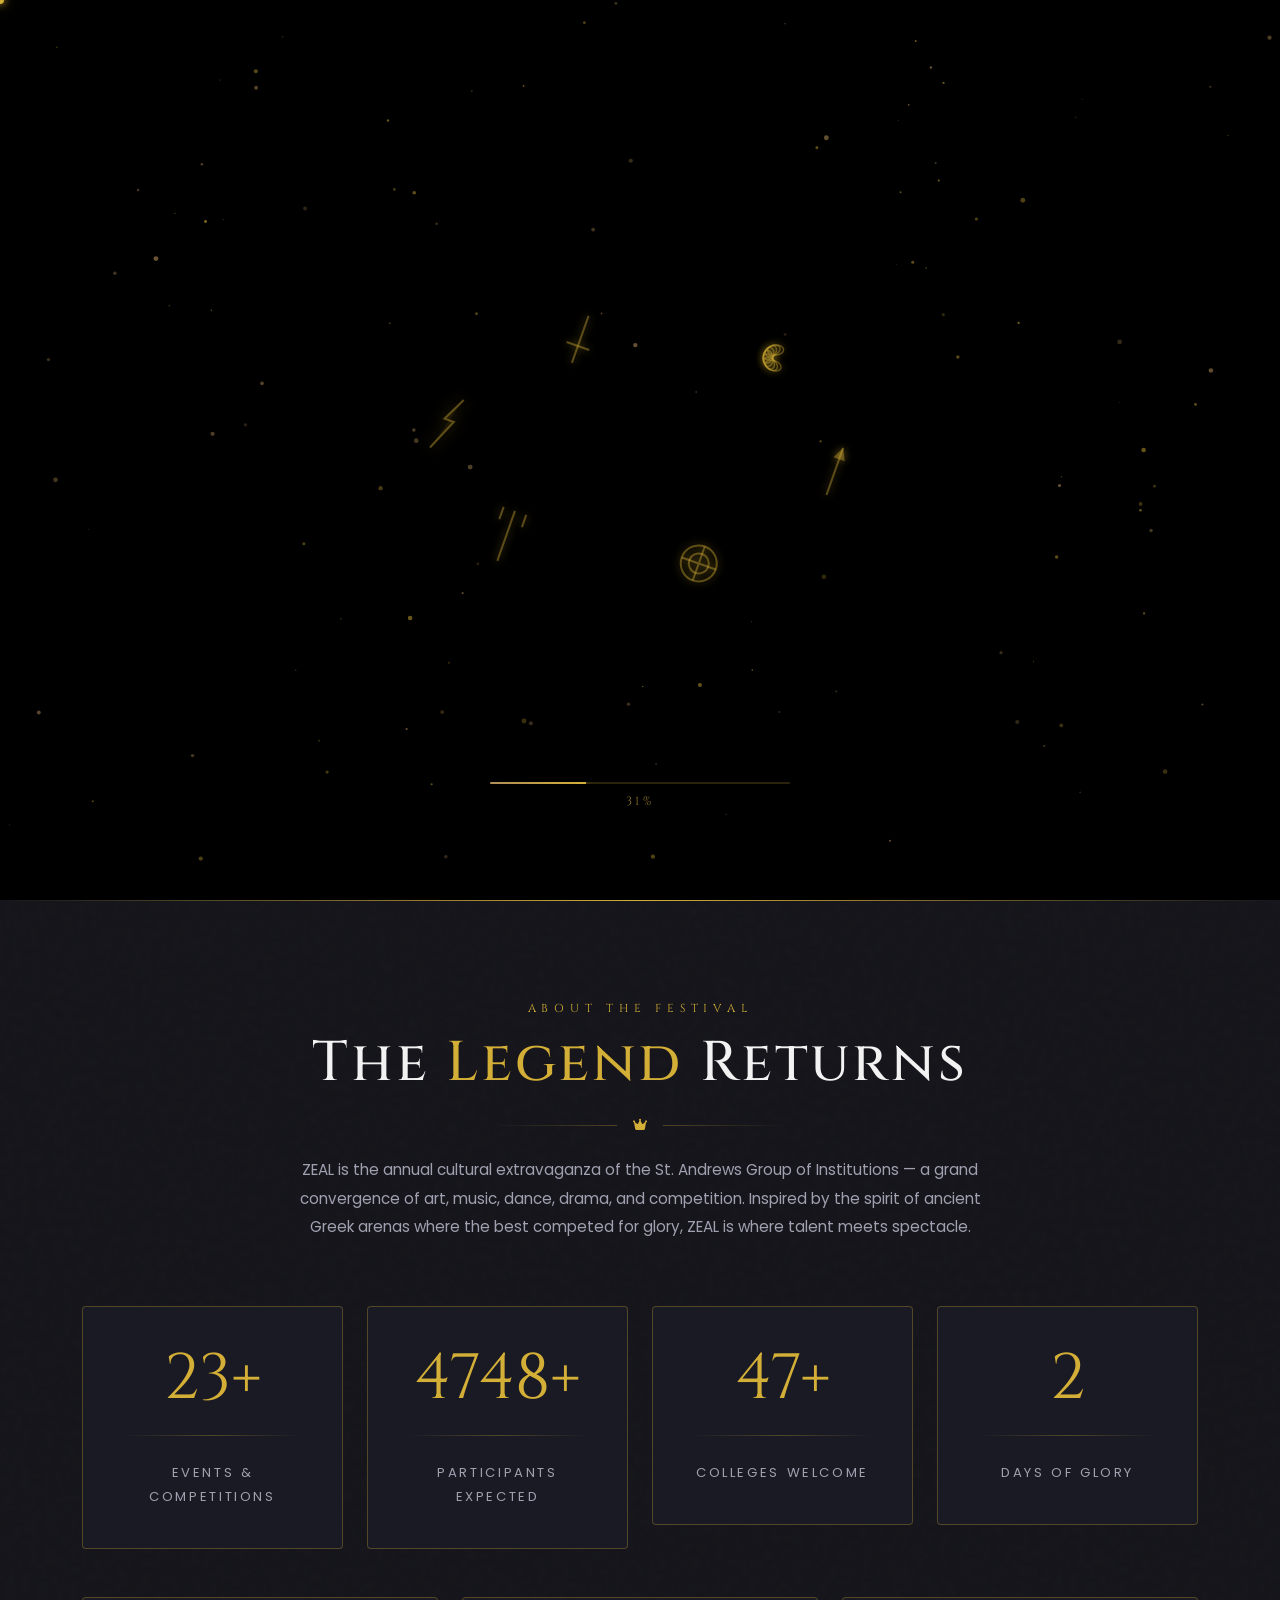
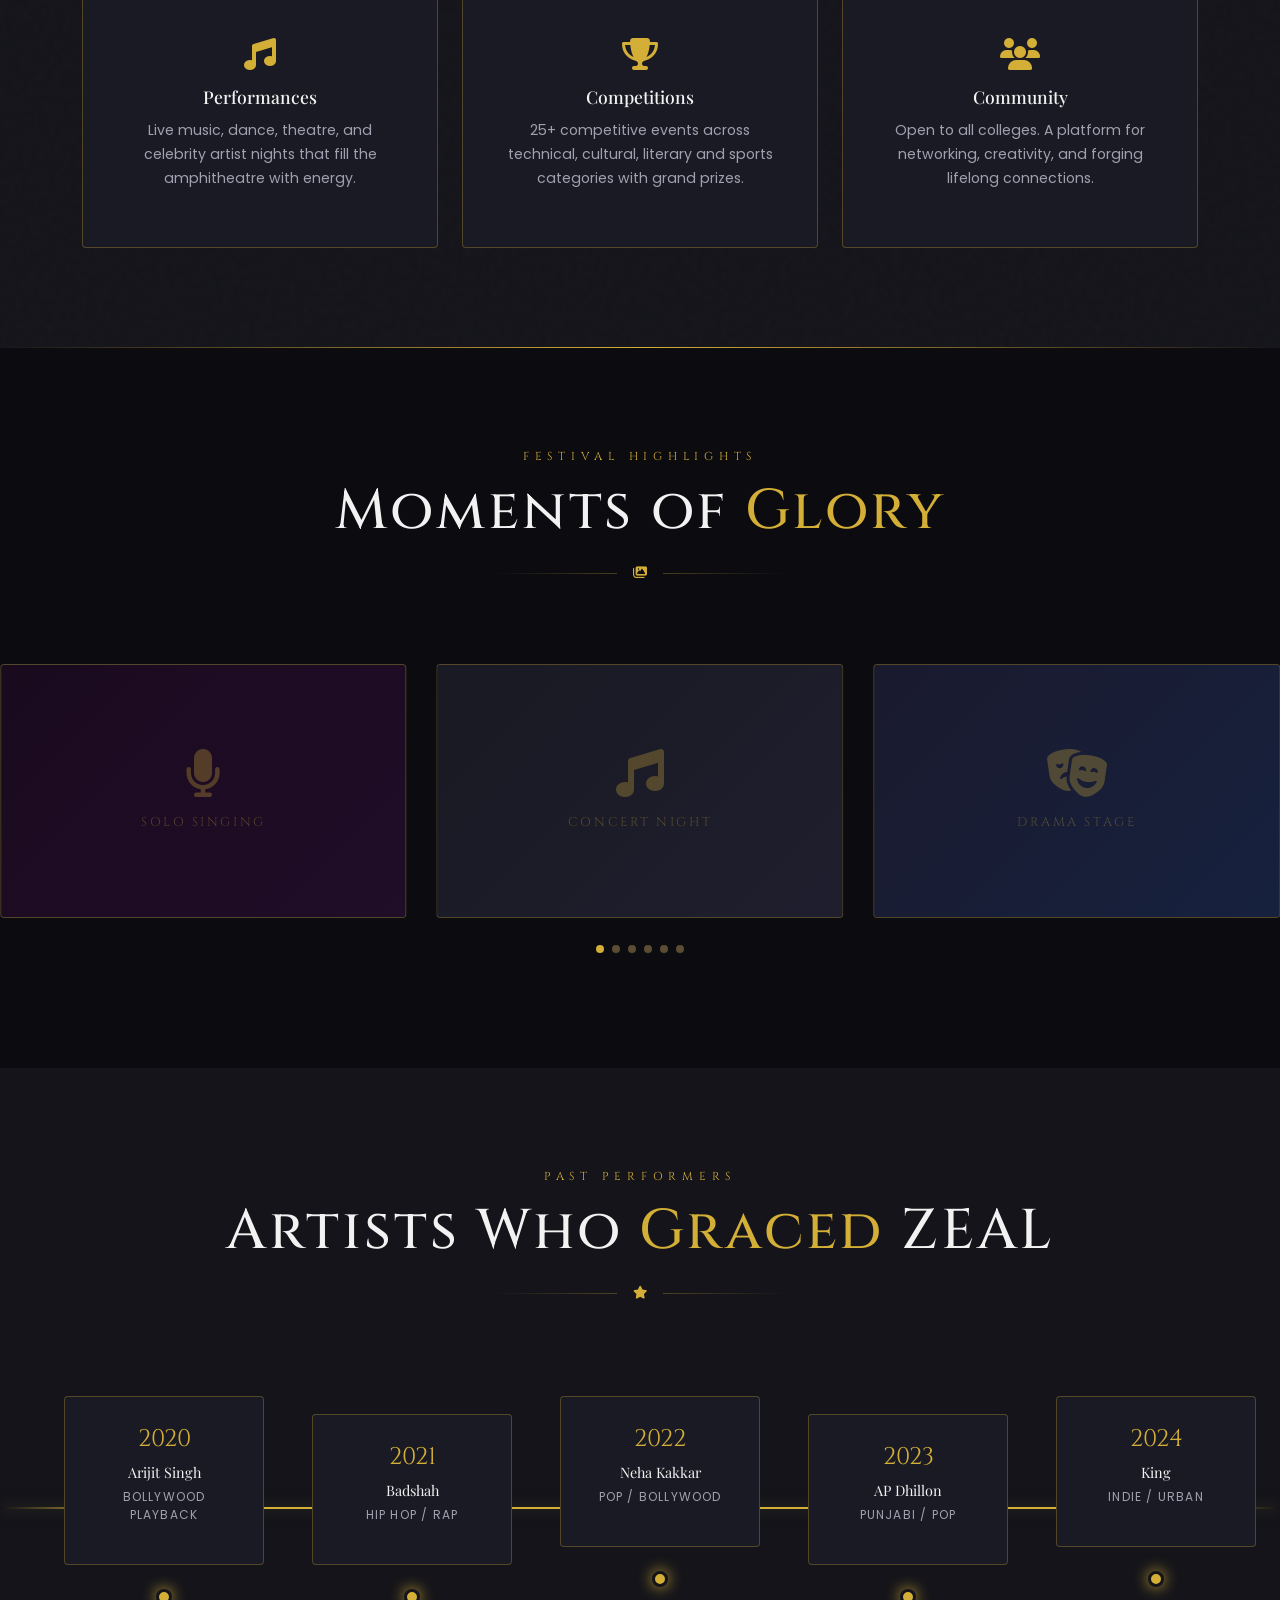
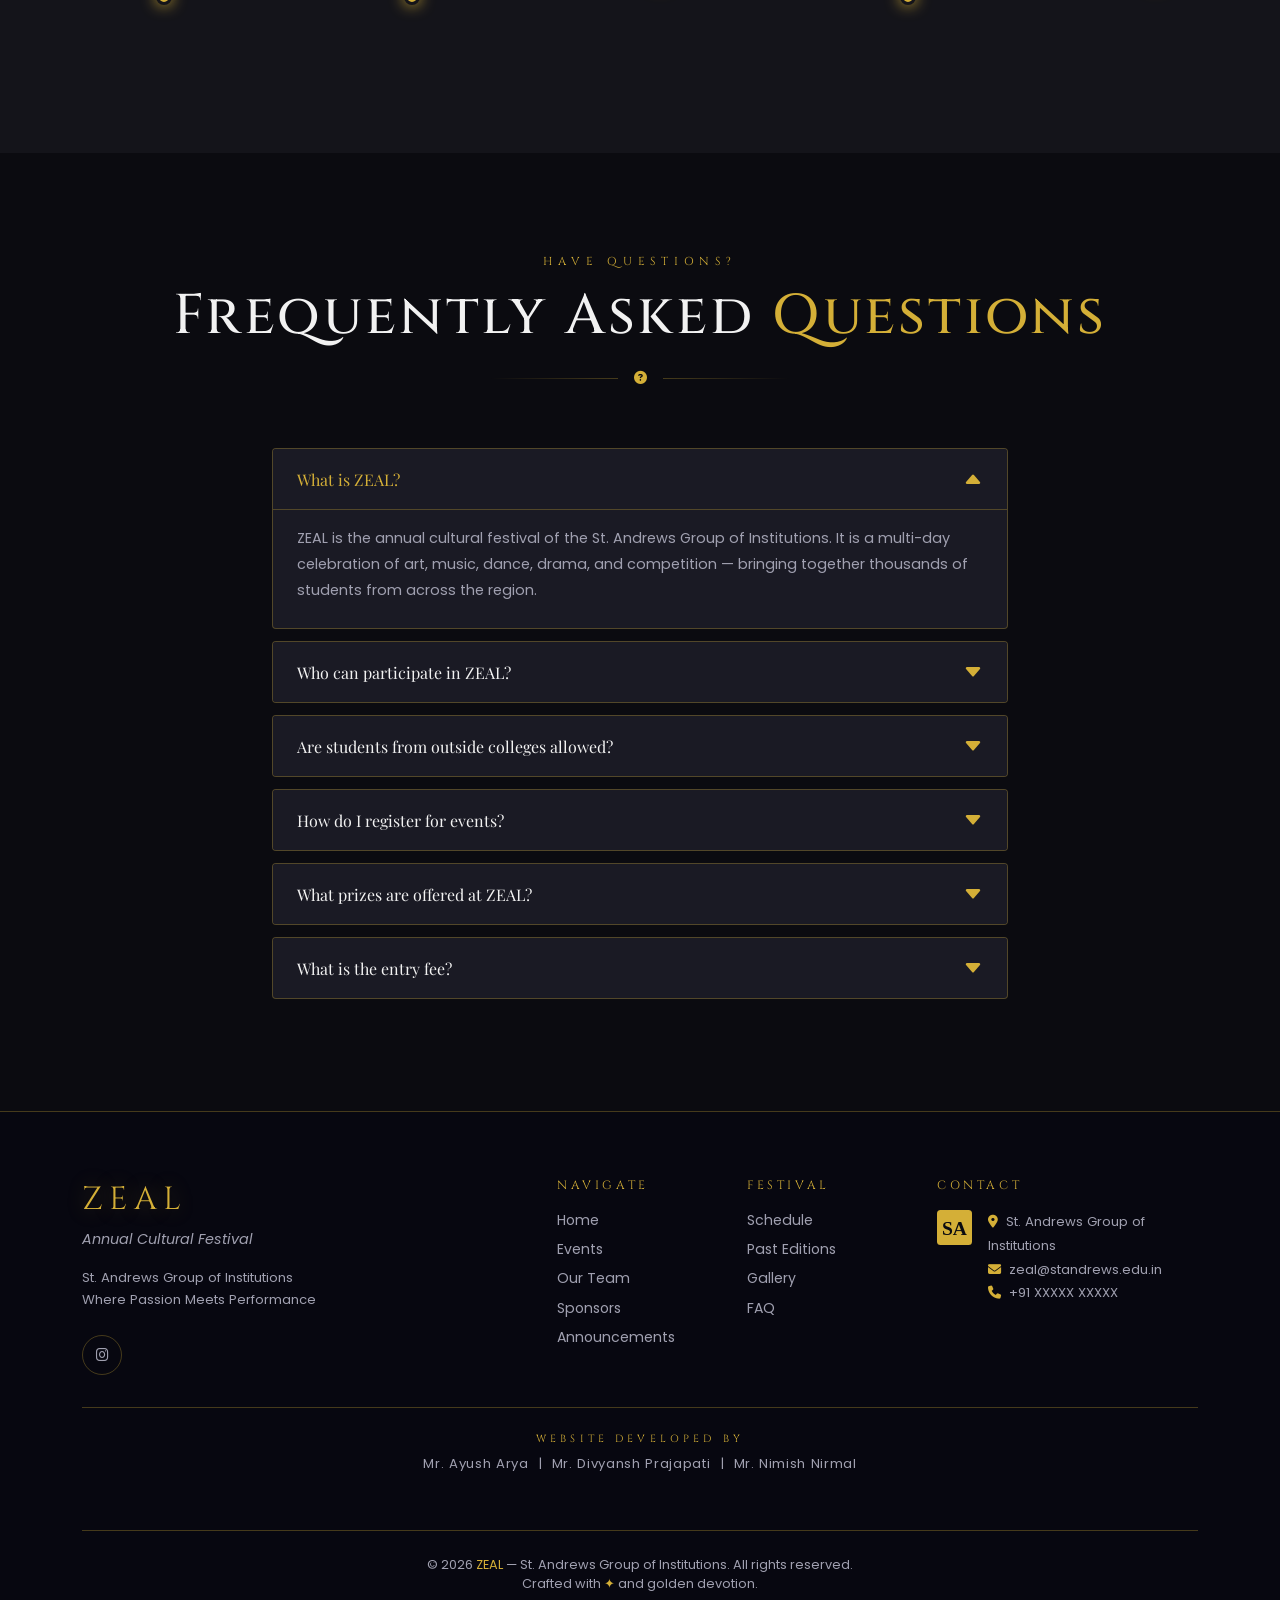
==== commit 0c376274: "Update footer content and social media links" ====
--- a/index.html
+++ b/index.html
@@ -92,6 +92,10 @@
   <nav class="navbar-zeal" aria-label="Main navigation">
     <div class="container">
       <div class="d-flex justify-content-between align-items-center">
+        <!-- Logo -->
+        <div class="navbar-logo" style="display:flex;align-items:center;gap:0.75rem;margin-right:1rem;">
+          <img src="data:image/svg+xml,%3Csvg xmlns='http://www.w3.org/2000/svg' viewBox='0 0 50 50' style='width:40px;height:40px;'%3E%3Crect width='50' height='50' fill='%23D4AF37' rx='5'/%3E%3Ctext x='25' y='35' font-size='28' font-weight='bold' text-anchor='middle' fill='%230B0B10' font-family='Cinzel'%3ESA%3C/text%3E%3C/svg%3E" alt="College Logo" style="width:40px;height:40px;" />
+        </div>
         <!-- Brand -->
         <a href="index.html" class="navbar-brand-zeal">
           ZEAL
@@ -505,10 +509,7 @@
           <p class="footer-tagline">Annual Cultural Festival</p>
           <p style="font-size:0.82rem;color:var(--text-secondary);margin-top:0.5rem;line-height:1.7;">St. Andrews Group of Institutions<br>Where Passion Meets Performance</p>
           <div class="footer-social">
-            <a href="#" class="social-icon" aria-label="Instagram"><i class="fab fa-instagram"></i></a>
-            <a href="#" class="social-icon" aria-label="Facebook"><i class="fab fa-facebook-f"></i></a>
-            <a href="#" class="social-icon" aria-label="YouTube"><i class="fab fa-youtube"></i></a>
-            <a href="#" class="social-icon" aria-label="Twitter / X"><i class="fab fa-x-twitter"></i></a>
+            <a href="https://www.instagram.com/zeal.saitm" target="_blank" rel="noopener" class="social-icon" aria-label="Instagram"><i class="fab fa-instagram"></i></a>
           </div>
         </div>
         <div class="col-6 col-lg-2 offset-lg-1">
@@ -528,11 +529,14 @@
         </div>
         <div class="col-lg-3">
           <div class="footer-heading">Contact</div>
-          <p id="footer-contact-dynamic" style="font-size:0.82rem;color:var(--text-secondary);line-height:1.8;">
-            <i class="fas fa-map-marker-alt" style="color:var(--gold);margin-right:0.5rem;"></i>St. Andrews Group of Institutions<br>
-            <i class="fas fa-envelope" style="color:var(--gold);margin-right:0.5rem;"></i>zeal@standrews.edu.in<br>
-            <i class="fas fa-phone" style="color:var(--gold);margin-right:0.5rem;"></i>+91 XXXXX XXXXX
-          </p>
+          <div style="display:flex;gap:1rem;align-items:flex-start;">
+            <img src="data:image/svg+xml,%3Csvg xmlns='http://www.w3.org/2000/svg' viewBox='0 0 50 50' style='width:35px;height:35px;'%3E%3Crect width='50' height='50' fill='%23D4AF37' rx='5'/%3E%3Ctext x='25' y='35' font-size='28' font-weight='bold' text-anchor='middle' fill='%230B0B10' font-family='Cinzel'%3ESA%3C/text%3E%3C/svg%3E" alt="College Logo" style="width:35px;height:35px;flex-shrink:0;" />
+            <p id="footer-contact-dynamic" style="font-size:0.82rem;color:var(--text-secondary);line-height:1.8;margin:0;">
+              <i class="fas fa-map-marker-alt" style="color:var(--gold);margin-right:0.5rem;"></i>St. Andrews Group of Institutions<br>
+              <i class="fas fa-envelope" style="color:var(--gold);margin-right:0.5rem;"></i>zeal@standrews.edu.in<br>
+              <i class="fas fa-phone" style="color:var(--gold);margin-right:0.5rem;"></i>+91 XXXXX XXXXX
+            </p>
+          </div>
         </div>
       </div>
       <div class="footer-dev-credit">
@@ -540,7 +544,7 @@
         <p class="footer-dev-names" id="footer-devs-dynamic">Mr. Ayush Arya &nbsp;|&nbsp; Mr. Divyansh Prajapati &nbsp;|&nbsp; Mr. Nimish Nirmal</p>
       </div>
       <div class="footer-bottom">
-        <p>© 2025 <span>ZEAL</span> — St. Andrews Group of Institutions. All rights reserved.<br>Crafted with <span>✦</span> and golden devotion.</p>
+        <p>© 2026 <span>ZEAL</span> — St. Andrews Group of Institutions. All rights reserved.<br>Crafted with <span>✦</span> and golden devotion.</p>
       </div>
     </div>
   </footer>
--- a/css/style.css
+++ b/css/style.css
@@ -205,6 +205,7 @@
   letter-spacing: 0.15em;
   color: var(--text-primary) !important;
   text-transform: uppercase;
+  text-decoration: none;
   padding: 0.5rem 1rem !important;
   position: relative;
   transition: var(--transition);
@@ -234,6 +235,18 @@
 
 .nav-link-zeal.active {
   color: var(--gold) !important;
+}
+
+/* Mobile menu panel */
+#mobileMenu:not(.collapse) {
+  background: rgba(11, 11, 16, 0.97);
+  backdrop-filter: blur(20px);
+  -webkit-backdrop-filter: blur(20px);
+  border-top: 1px solid var(--border-gold);
+  border-bottom: 1px solid var(--border-gold);
+  padding: 1rem;
+  margin-top: 0.5rem;
+  border-radius: 4px;
 }
 
 .btn-register {
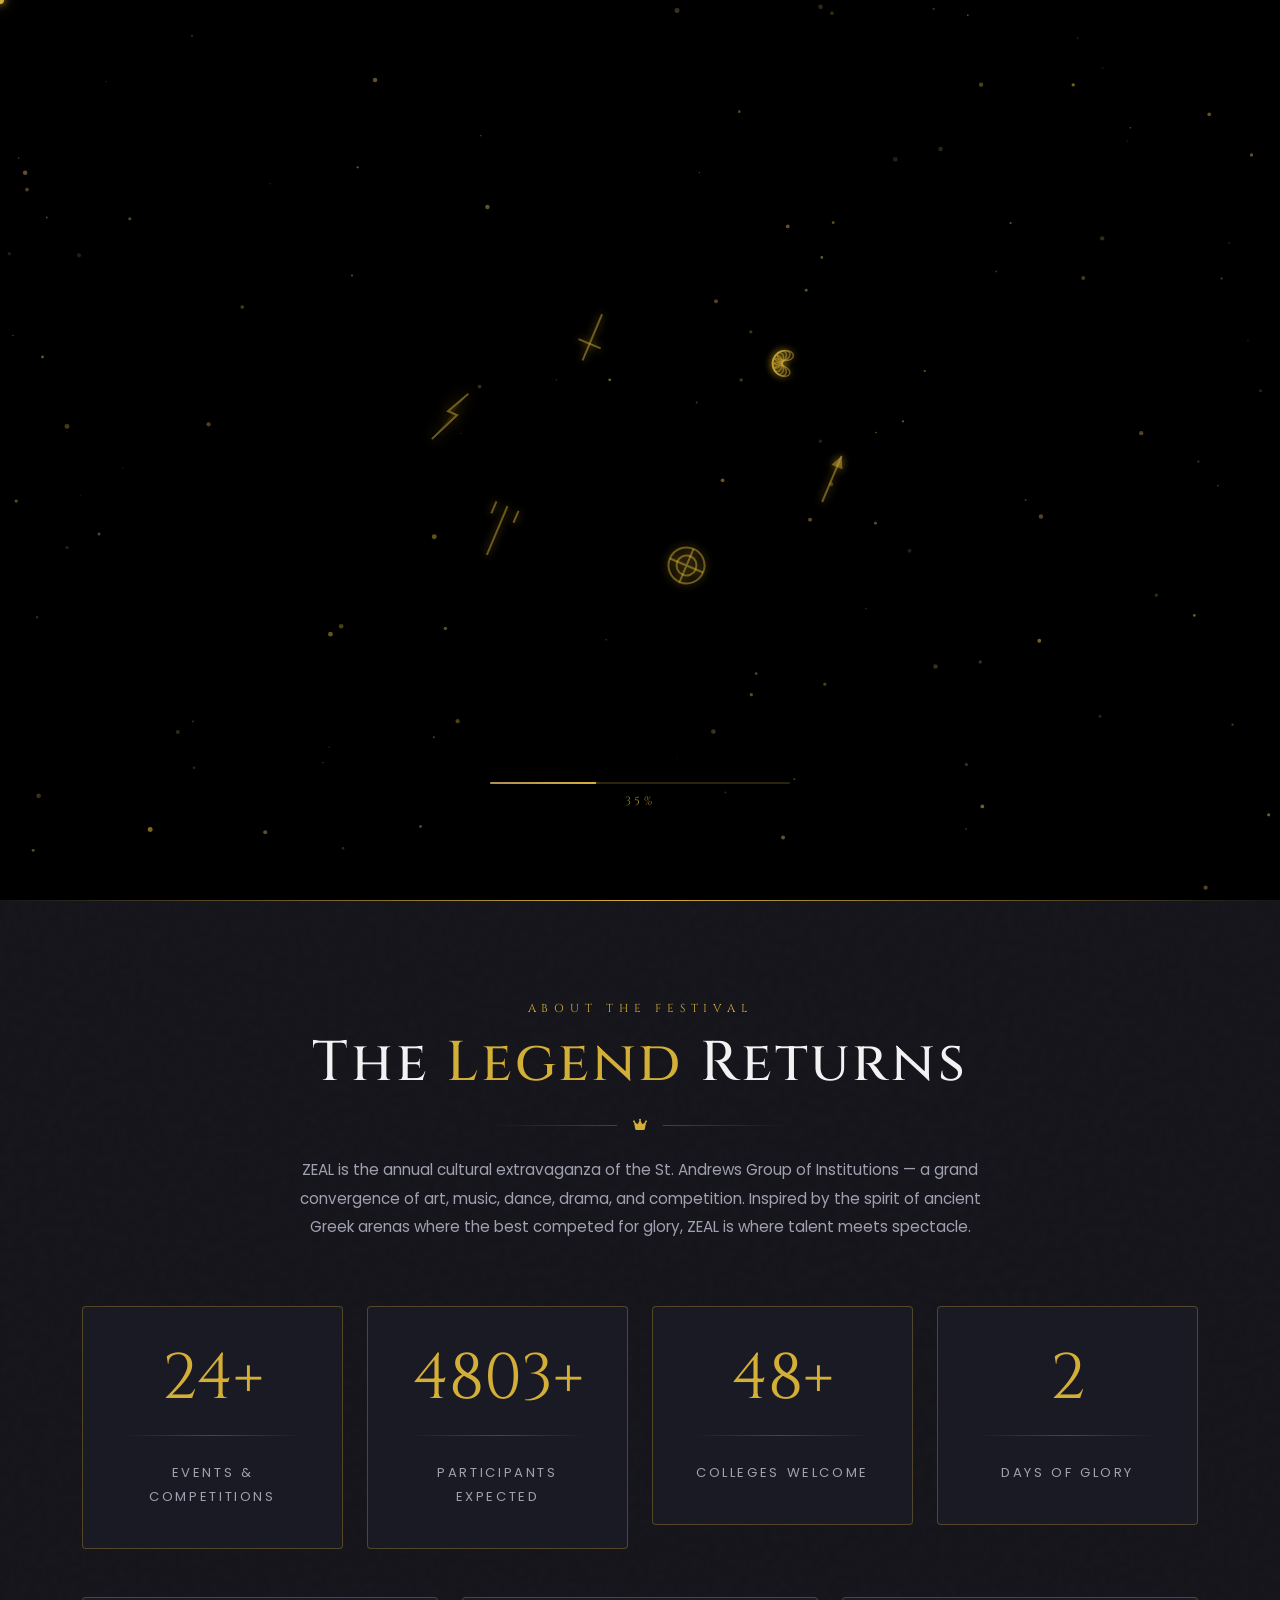
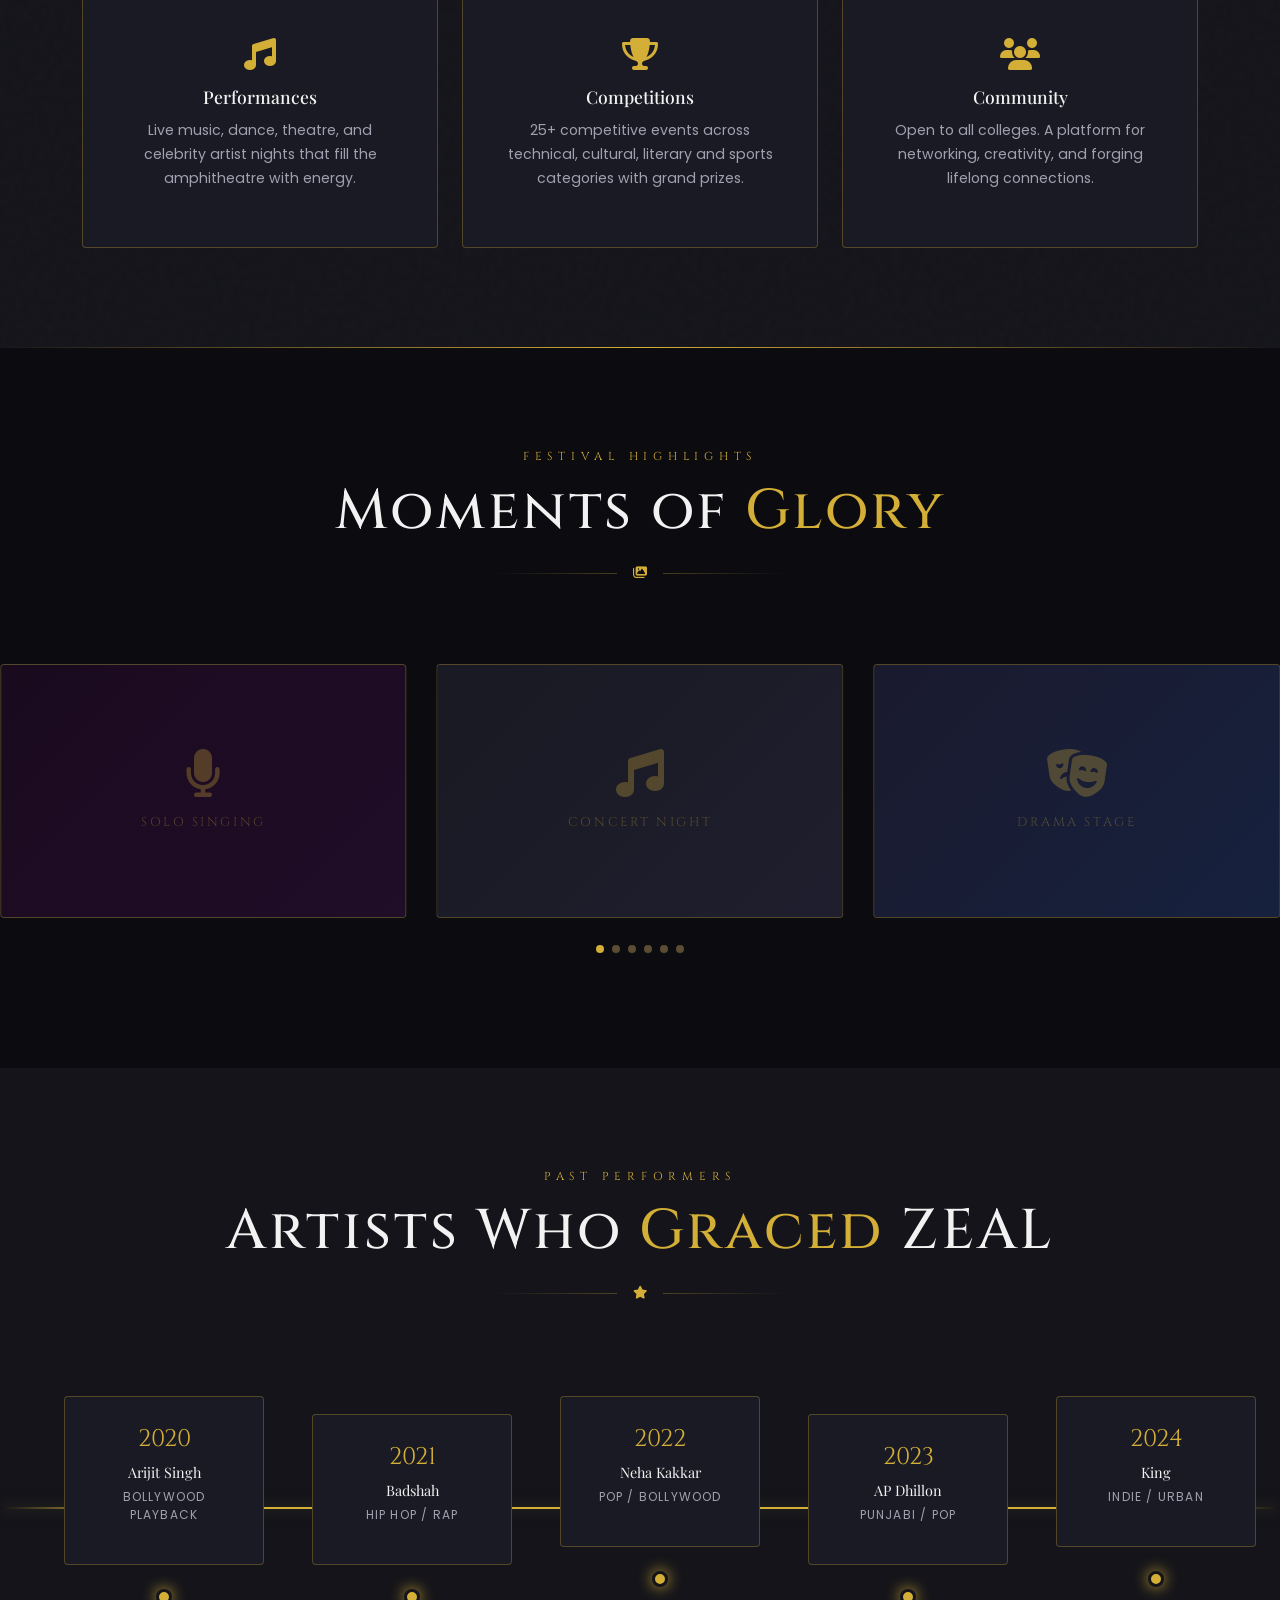
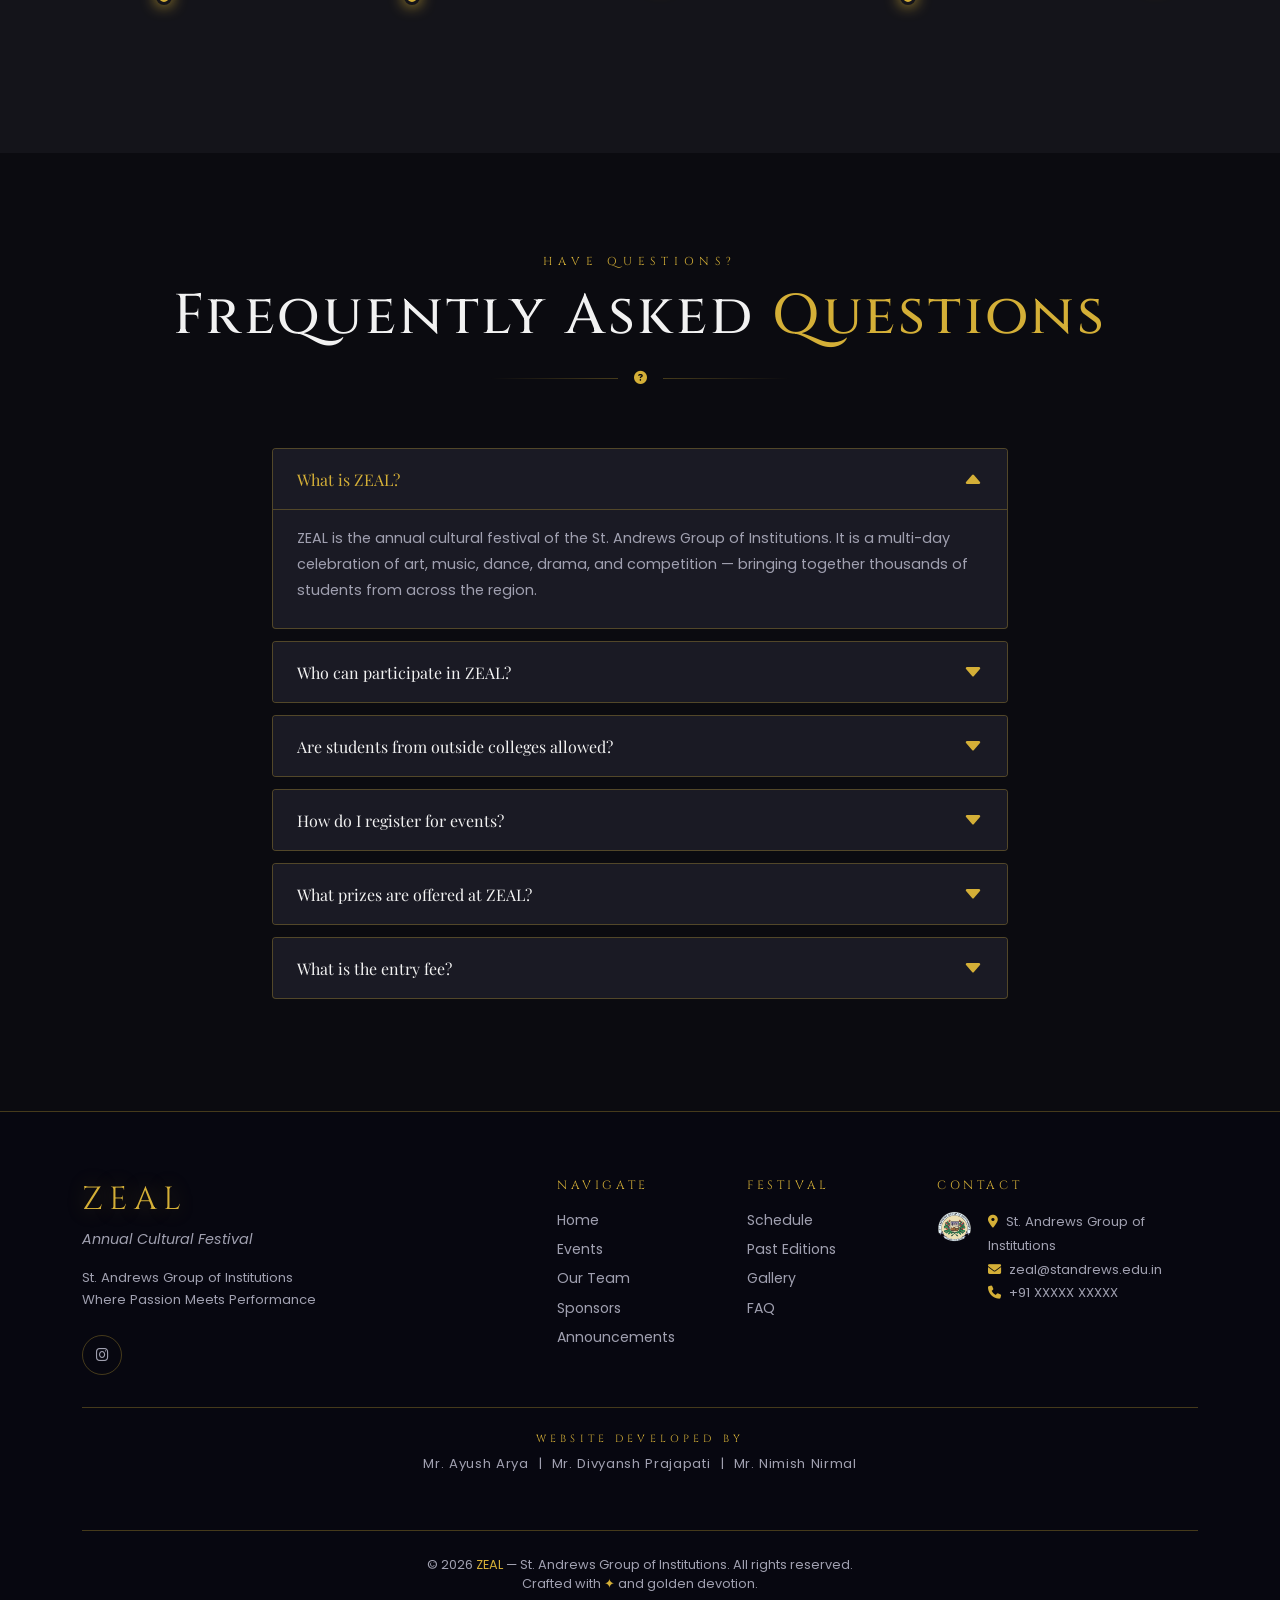
==== commit 6961cb50: "Replace SVG logo with PNG logo in index.html" ====
--- a/index.html
+++ b/index.html
@@ -94,7 +94,7 @@
       <div class="d-flex justify-content-between align-items-center">
         <!-- Logo -->
         <div class="navbar-logo" style="display:flex;align-items:center;gap:0.75rem;margin-right:1rem;">
-          <img src="data:image/svg+xml,%3Csvg xmlns='http://www.w3.org/2000/svg' viewBox='0 0 50 50' style='width:40px;height:40px;'%3E%3Crect width='50' height='50' fill='%23D4AF37' rx='5'/%3E%3Ctext x='25' y='35' font-size='28' font-weight='bold' text-anchor='middle' fill='%230B0B10' font-family='Cinzel'%3ESA%3C/text%3E%3C/svg%3E" alt="College Logo" style="width:40px;height:40px;" />
+          <img src="assets/Group of Institutions Logo.png" alt="College Logo" style="width:40px;height:40px;object-fit:contain;" />
         </div>
         <!-- Brand -->
         <a href="index.html" class="navbar-brand-zeal">
@@ -530,7 +530,7 @@
         <div class="col-lg-3">
           <div class="footer-heading">Contact</div>
           <div style="display:flex;gap:1rem;align-items:flex-start;">
-            <img src="data:image/svg+xml,%3Csvg xmlns='http://www.w3.org/2000/svg' viewBox='0 0 50 50' style='width:35px;height:35px;'%3E%3Crect width='50' height='50' fill='%23D4AF37' rx='5'/%3E%3Ctext x='25' y='35' font-size='28' font-weight='bold' text-anchor='middle' fill='%230B0B10' font-family='Cinzel'%3ESA%3C/text%3E%3C/svg%3E" alt="College Logo" style="width:35px;height:35px;flex-shrink:0;" />
+            <img src="assets/Group of Institutions Logo.png" alt="College Logo" style="width:35px;height:35px;flex-shrink:0;object-fit:contain;" />
             <p id="footer-contact-dynamic" style="font-size:0.82rem;color:var(--text-secondary);line-height:1.8;margin:0;">
               <i class="fas fa-map-marker-alt" style="color:var(--gold);margin-right:0.5rem;"></i>St. Andrews Group of Institutions<br>
               <i class="fas fa-envelope" style="color:var(--gold);margin-right:0.5rem;"></i>zeal@standrews.edu.in<br>
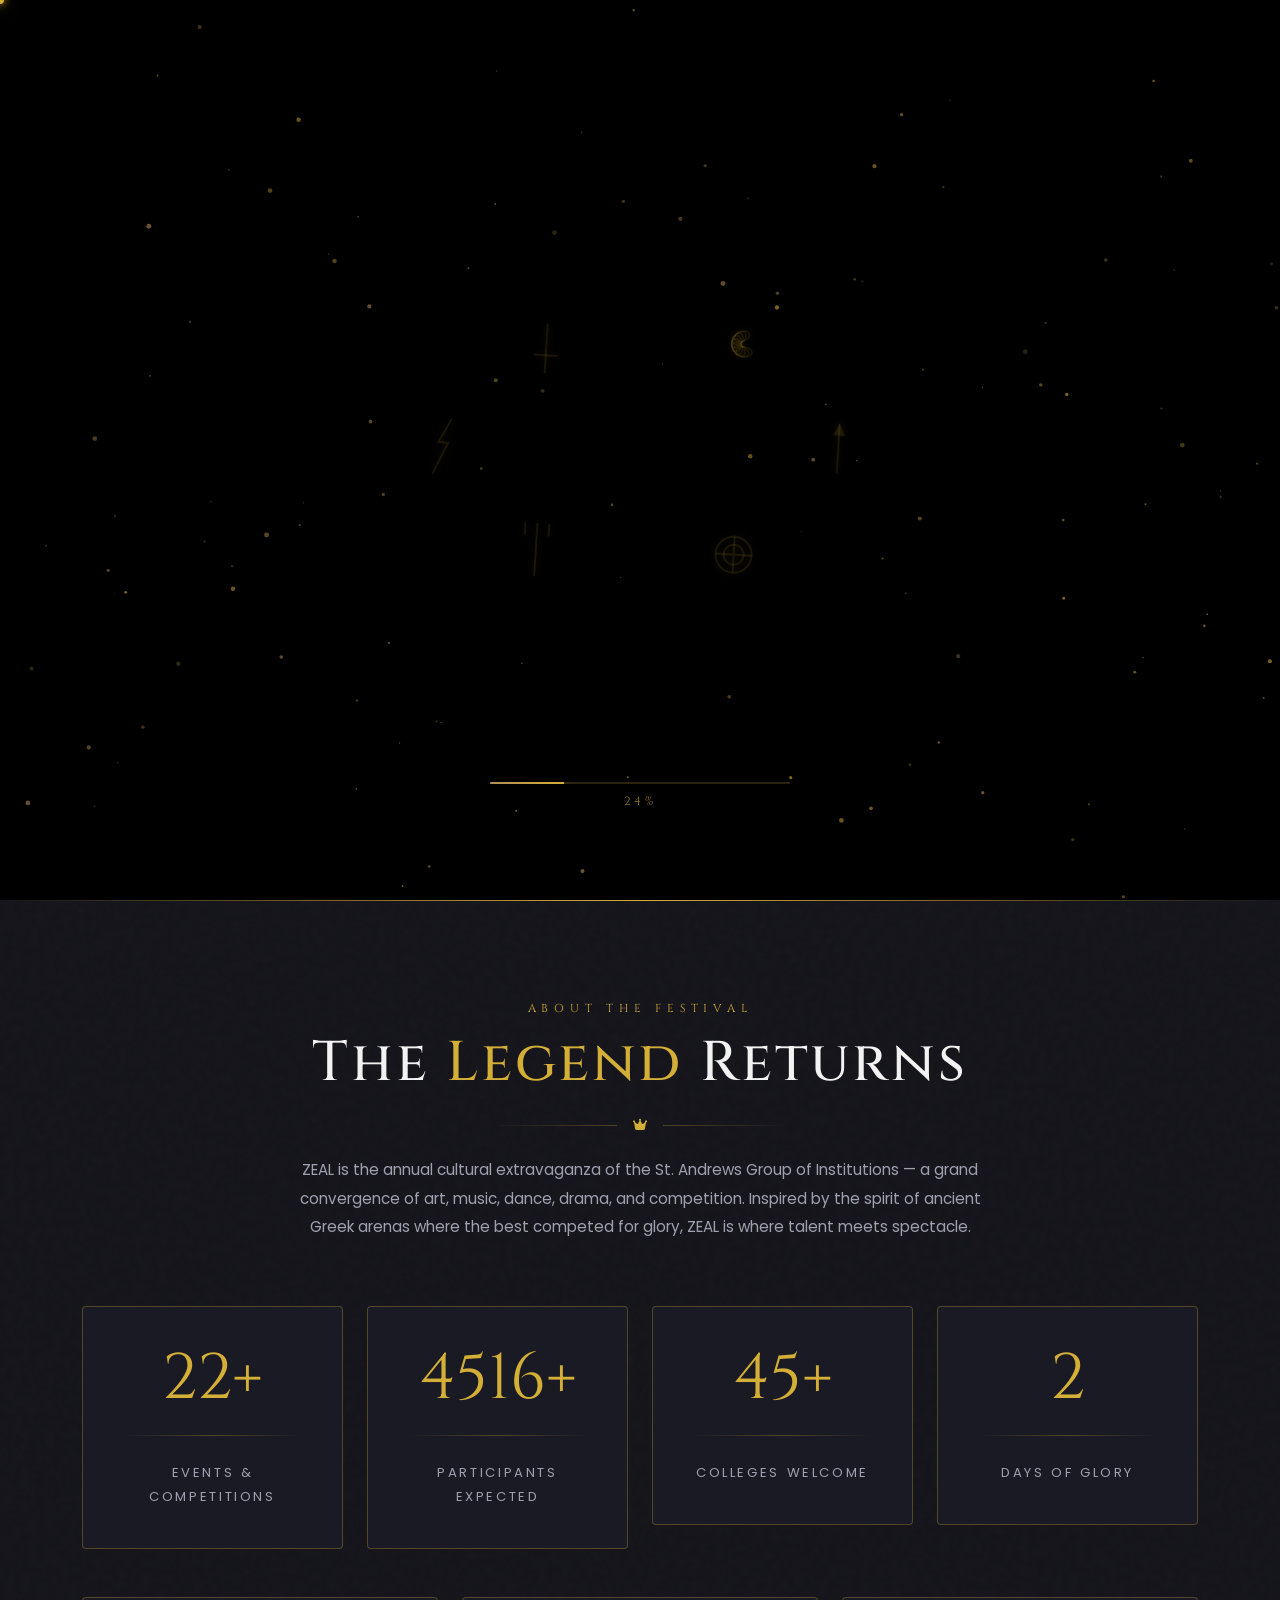
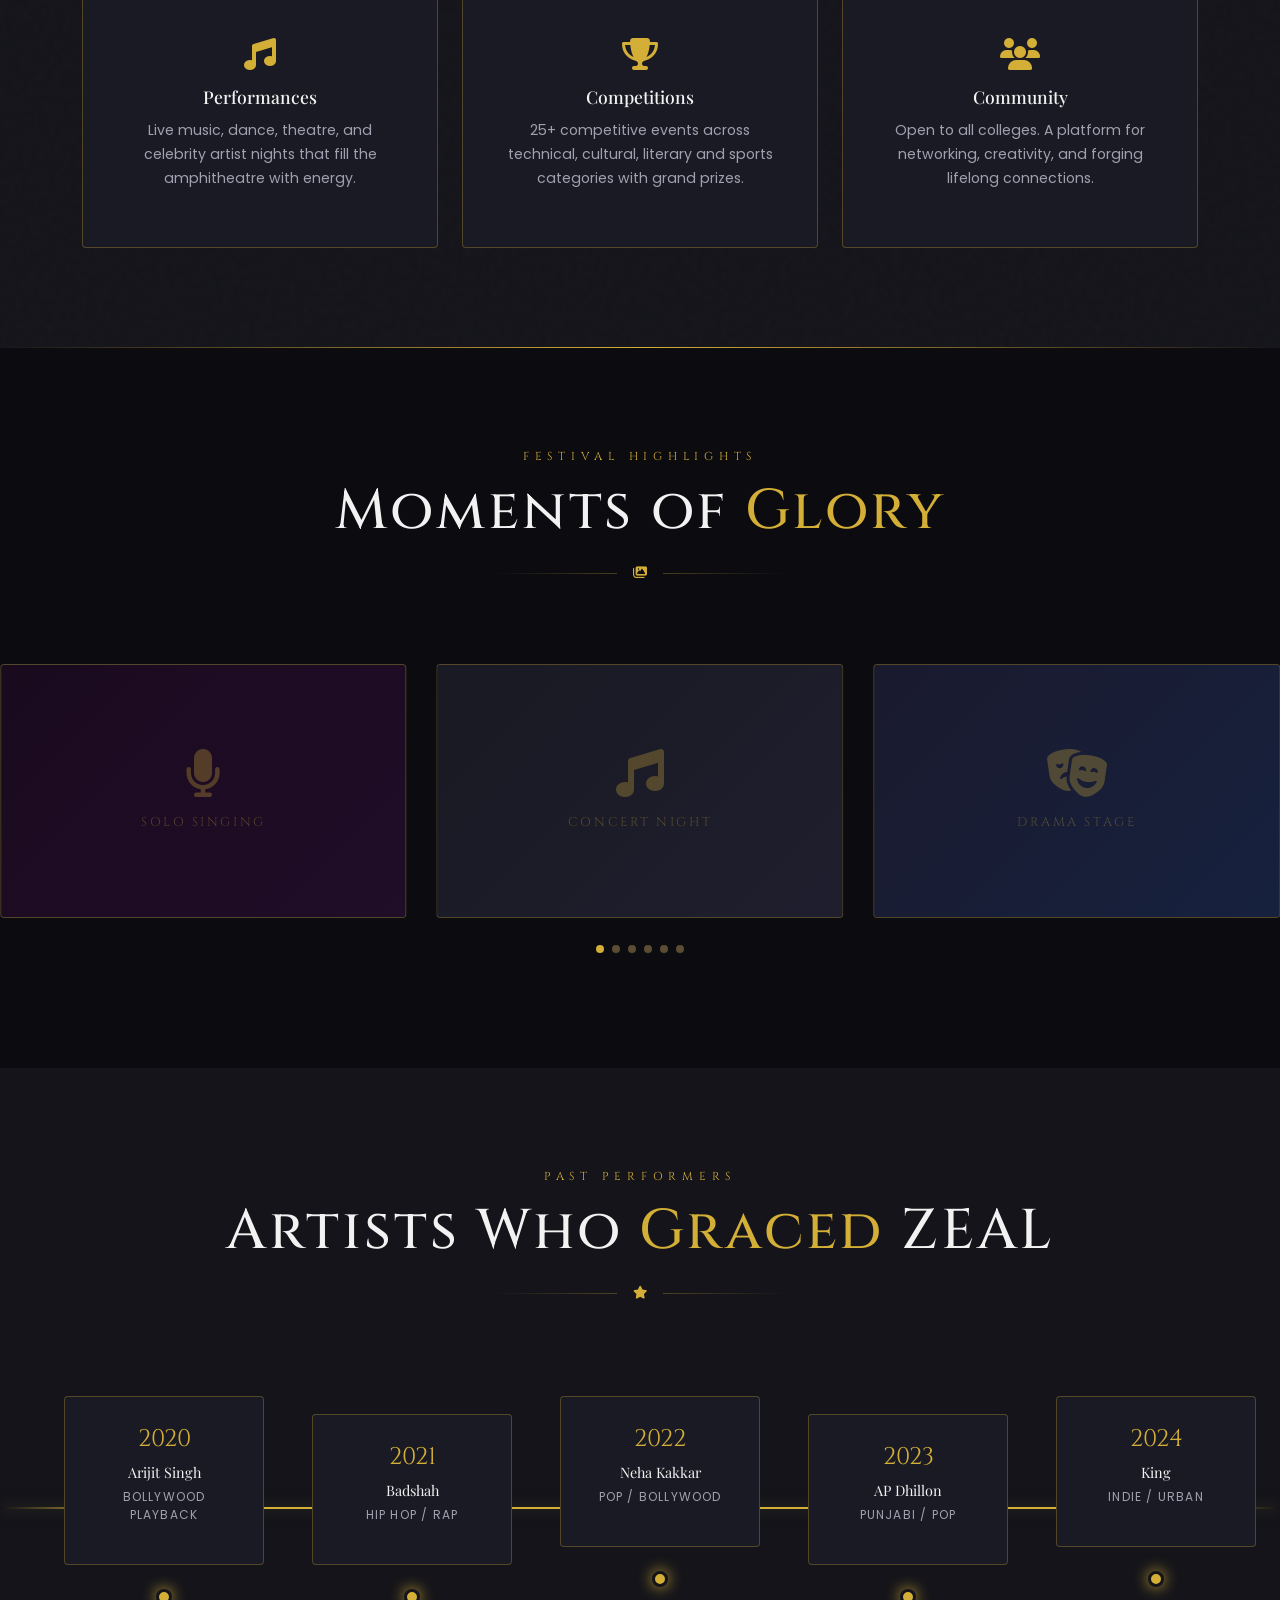
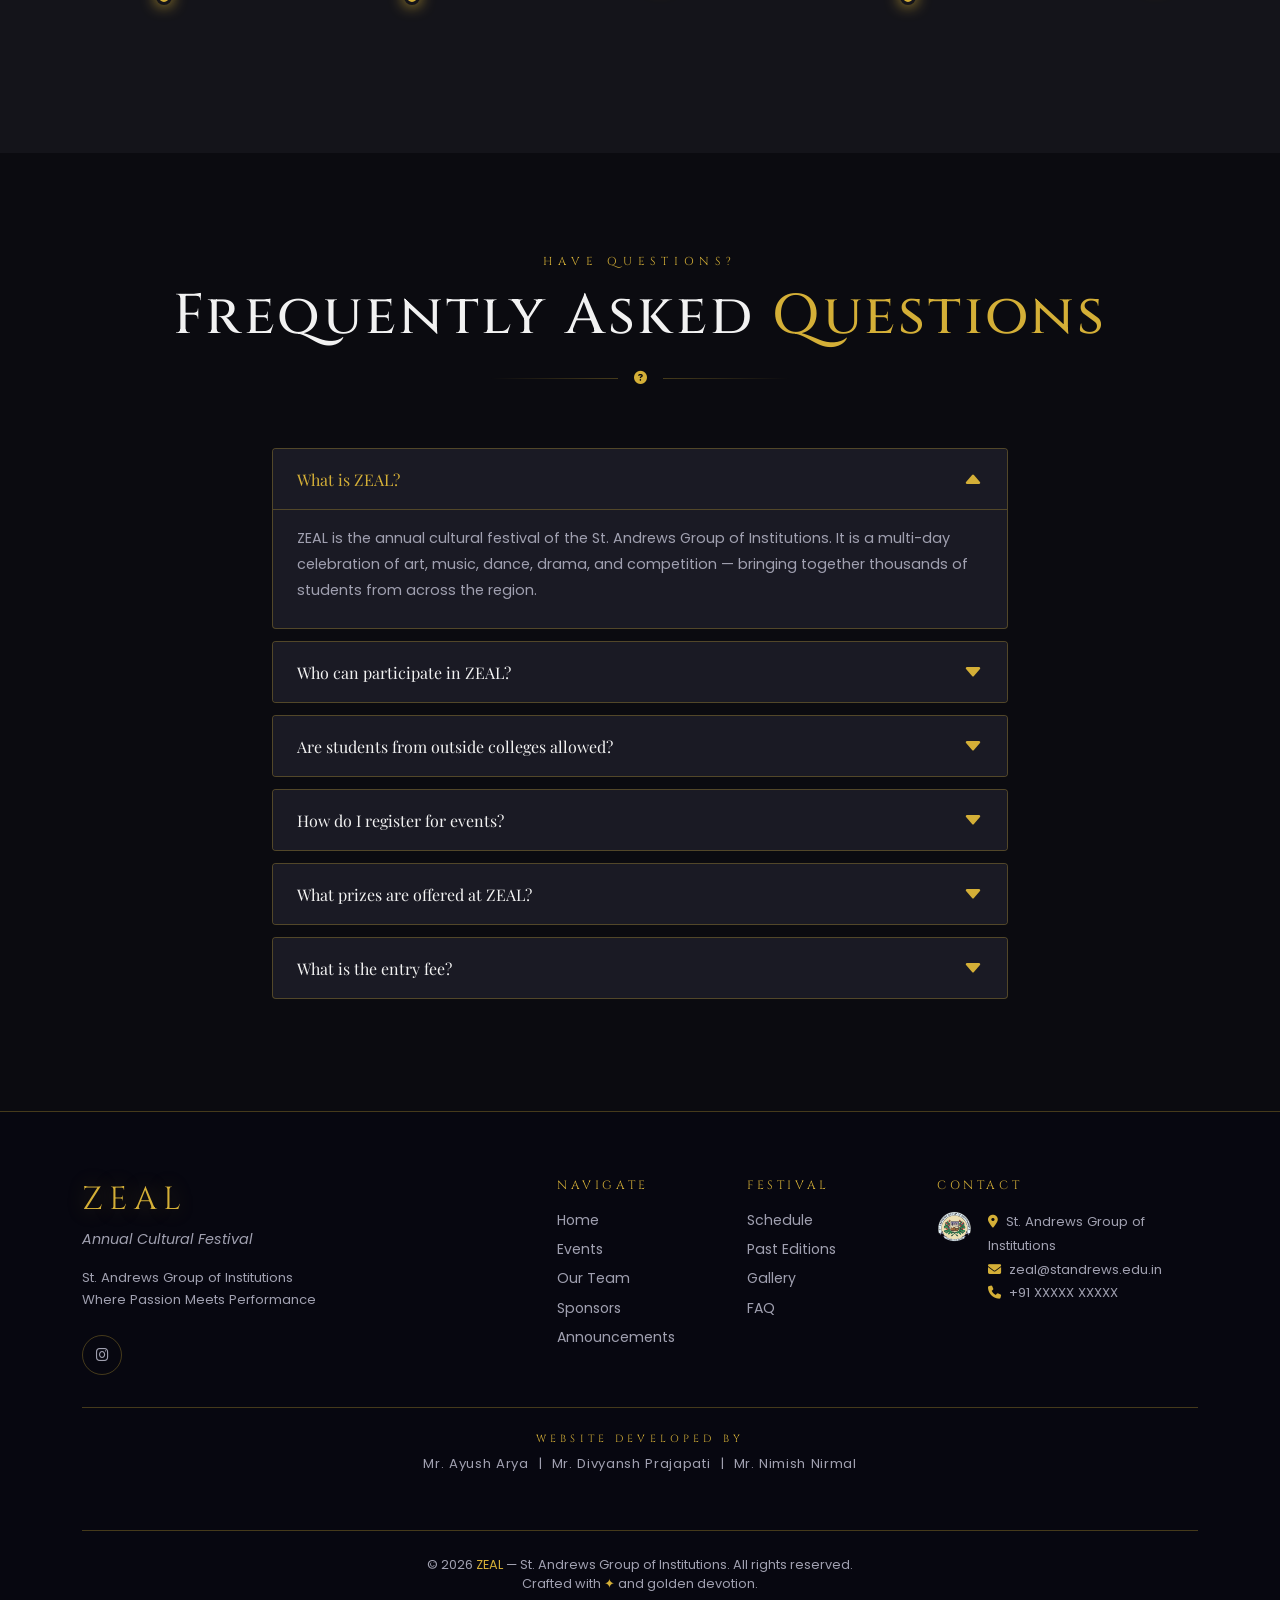
==== commit b4880c7c: "Update index.html" ====
--- a/index.html
+++ b/index.html
@@ -204,6 +204,7 @@
       </div>
 
       <!-- Stats -->
+      <center>
       <div class="row g-4 mb-5" id="home-stats-dynamic">
         <div class="col-6 col-md-3" data-aos="fade-up" data-aos-delay="0">
           <div class="about-card text-center">
@@ -234,6 +235,7 @@
           </div>
         </div>
       </div>
+      </center>
 
       <!-- Feature Cards -->
       <div class="row g-4" id="home-highlights-dynamic">
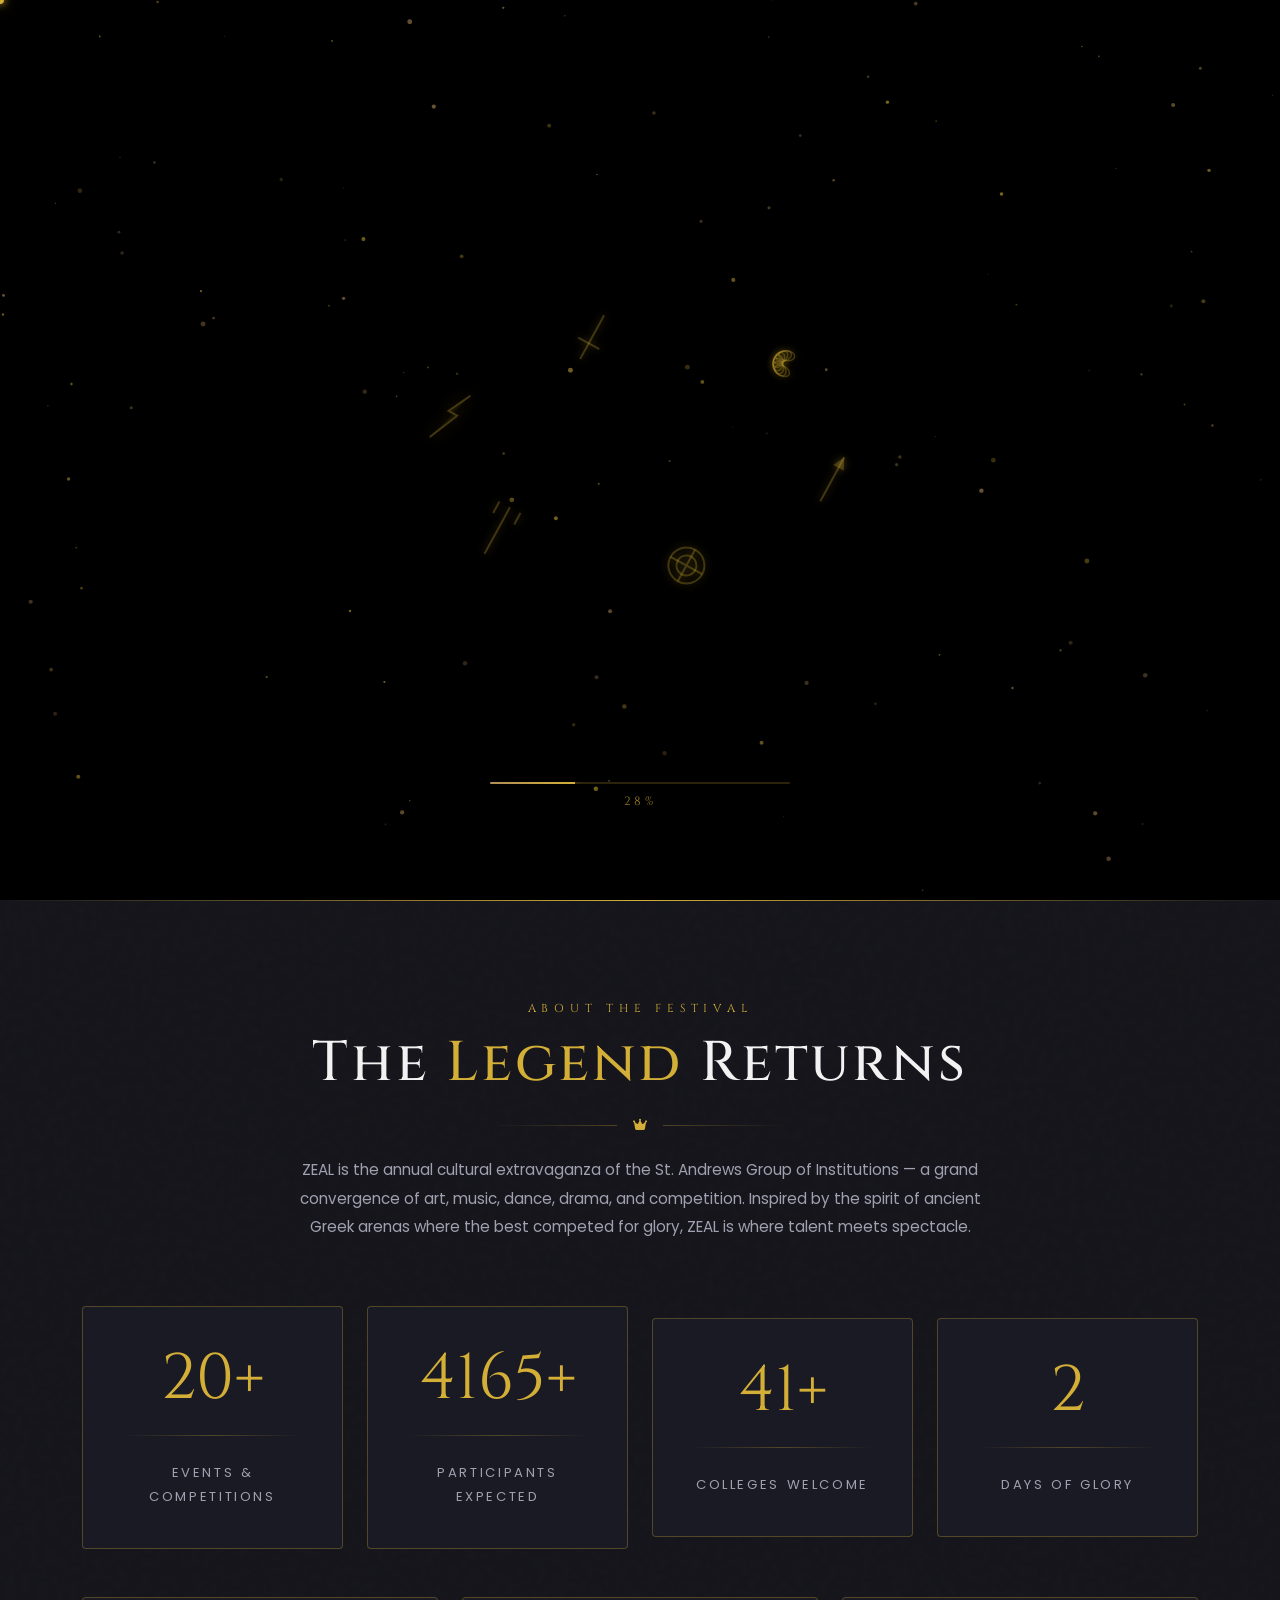
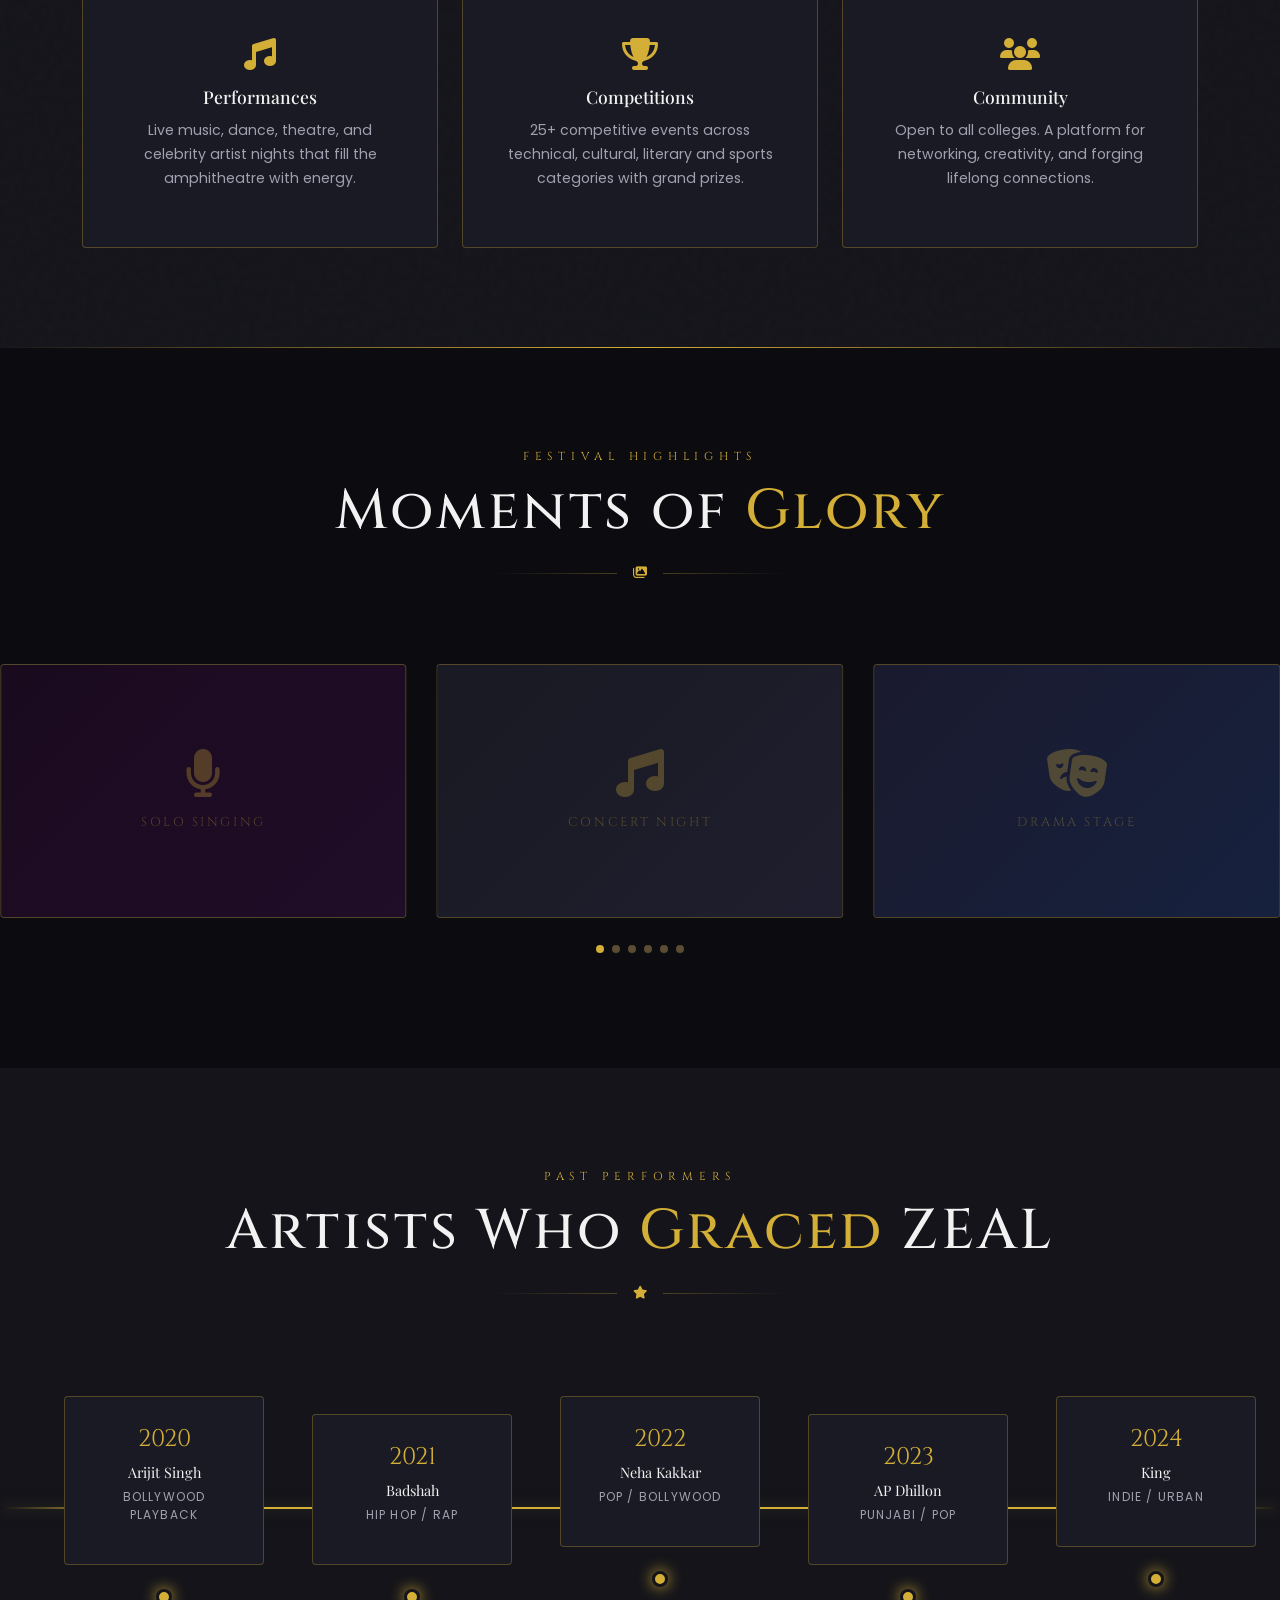
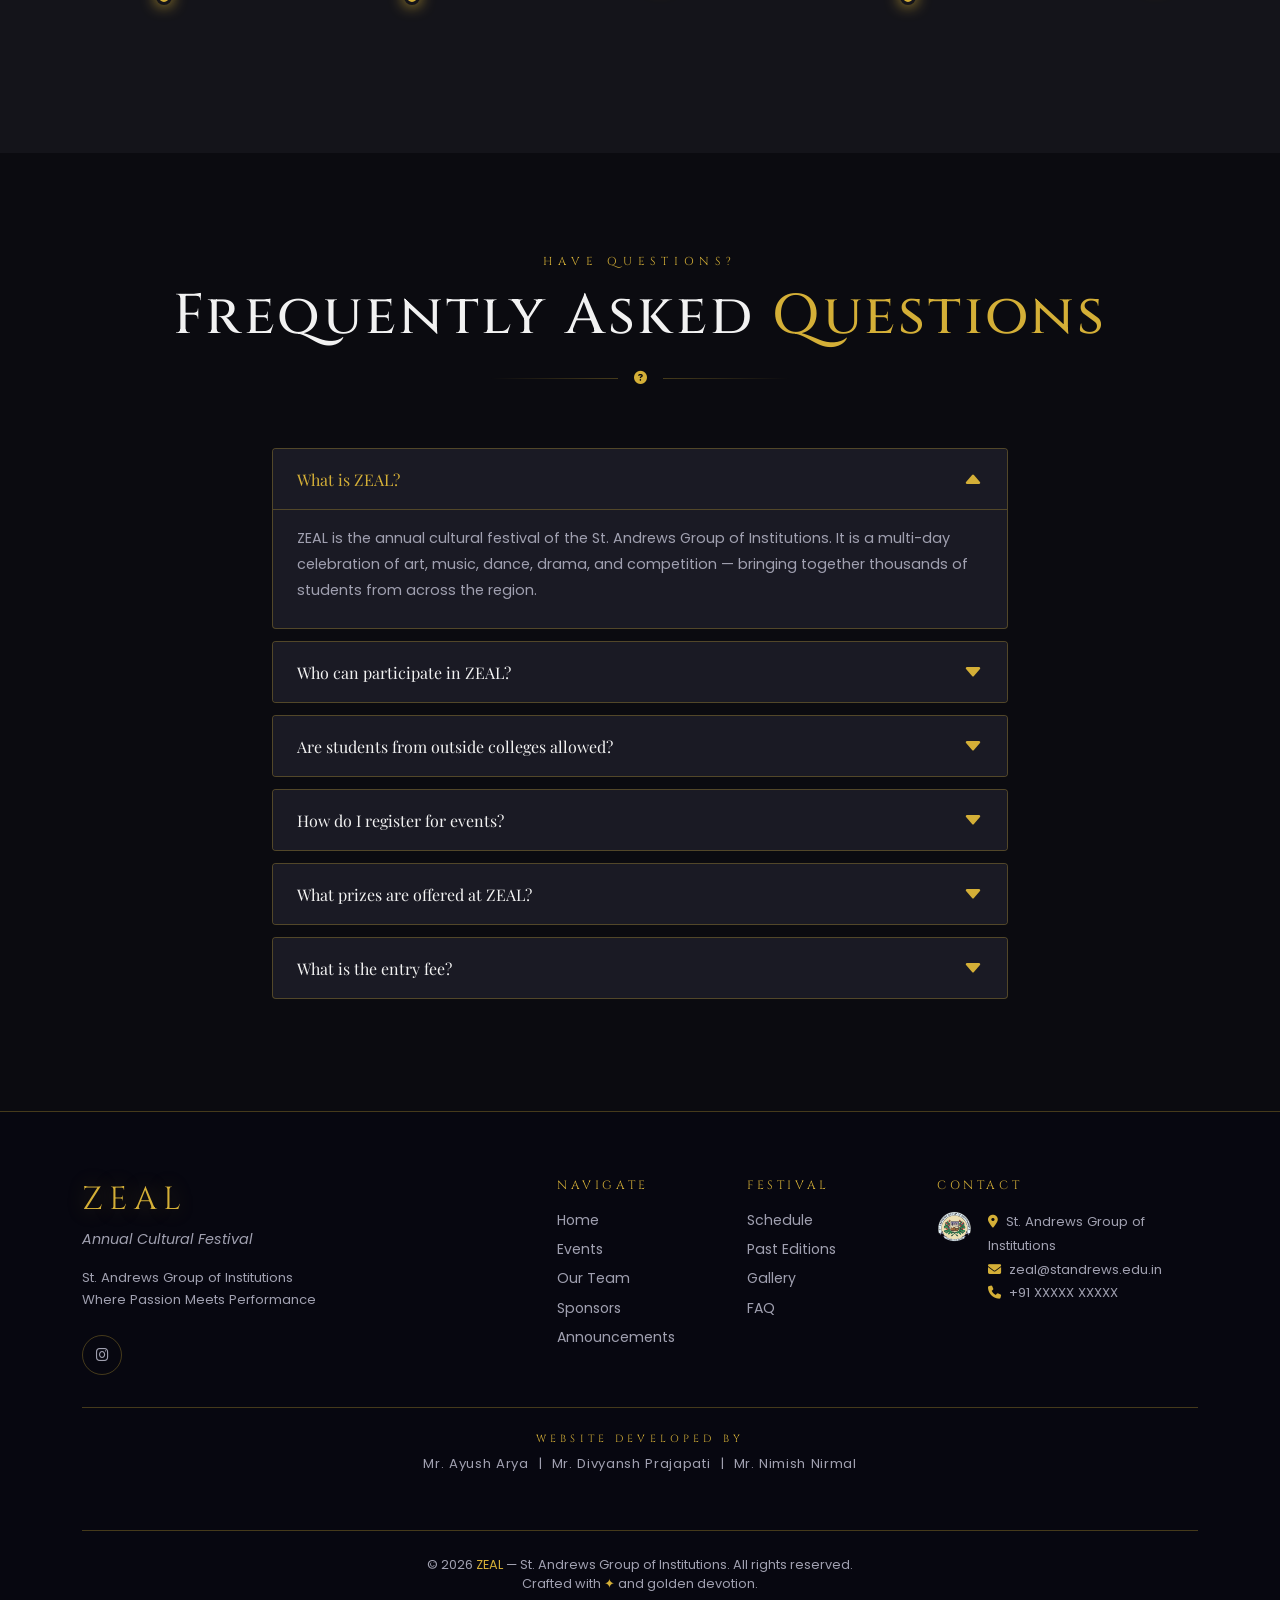
==== commit 1479f857: "Update index.html" ====
--- a/index.html
+++ b/index.html
@@ -204,8 +204,8 @@
       </div>
 
       <!-- Stats -->
-      <center>
-      <div class="row g-4 mb-5" id="home-stats-dynamic">
+      
+      <div class="row g-4 mb-5" id="home-stats-dynamic"  style="display: flex; justify-content: center; align-items: center;">
         <div class="col-6 col-md-3" data-aos="fade-up" data-aos-delay="0">
           <div class="about-card text-center">
             <span class="about-stat-number" data-count="25" data-suffix="+">0+</span>
@@ -235,8 +235,8 @@
           </div>
         </div>
       </div>
-      </center>
-
+
+    
       <!-- Feature Cards -->
       <div class="row g-4" id="home-highlights-dynamic">
         <div class="col-md-4" data-aos="fade-up" data-aos-delay="0">
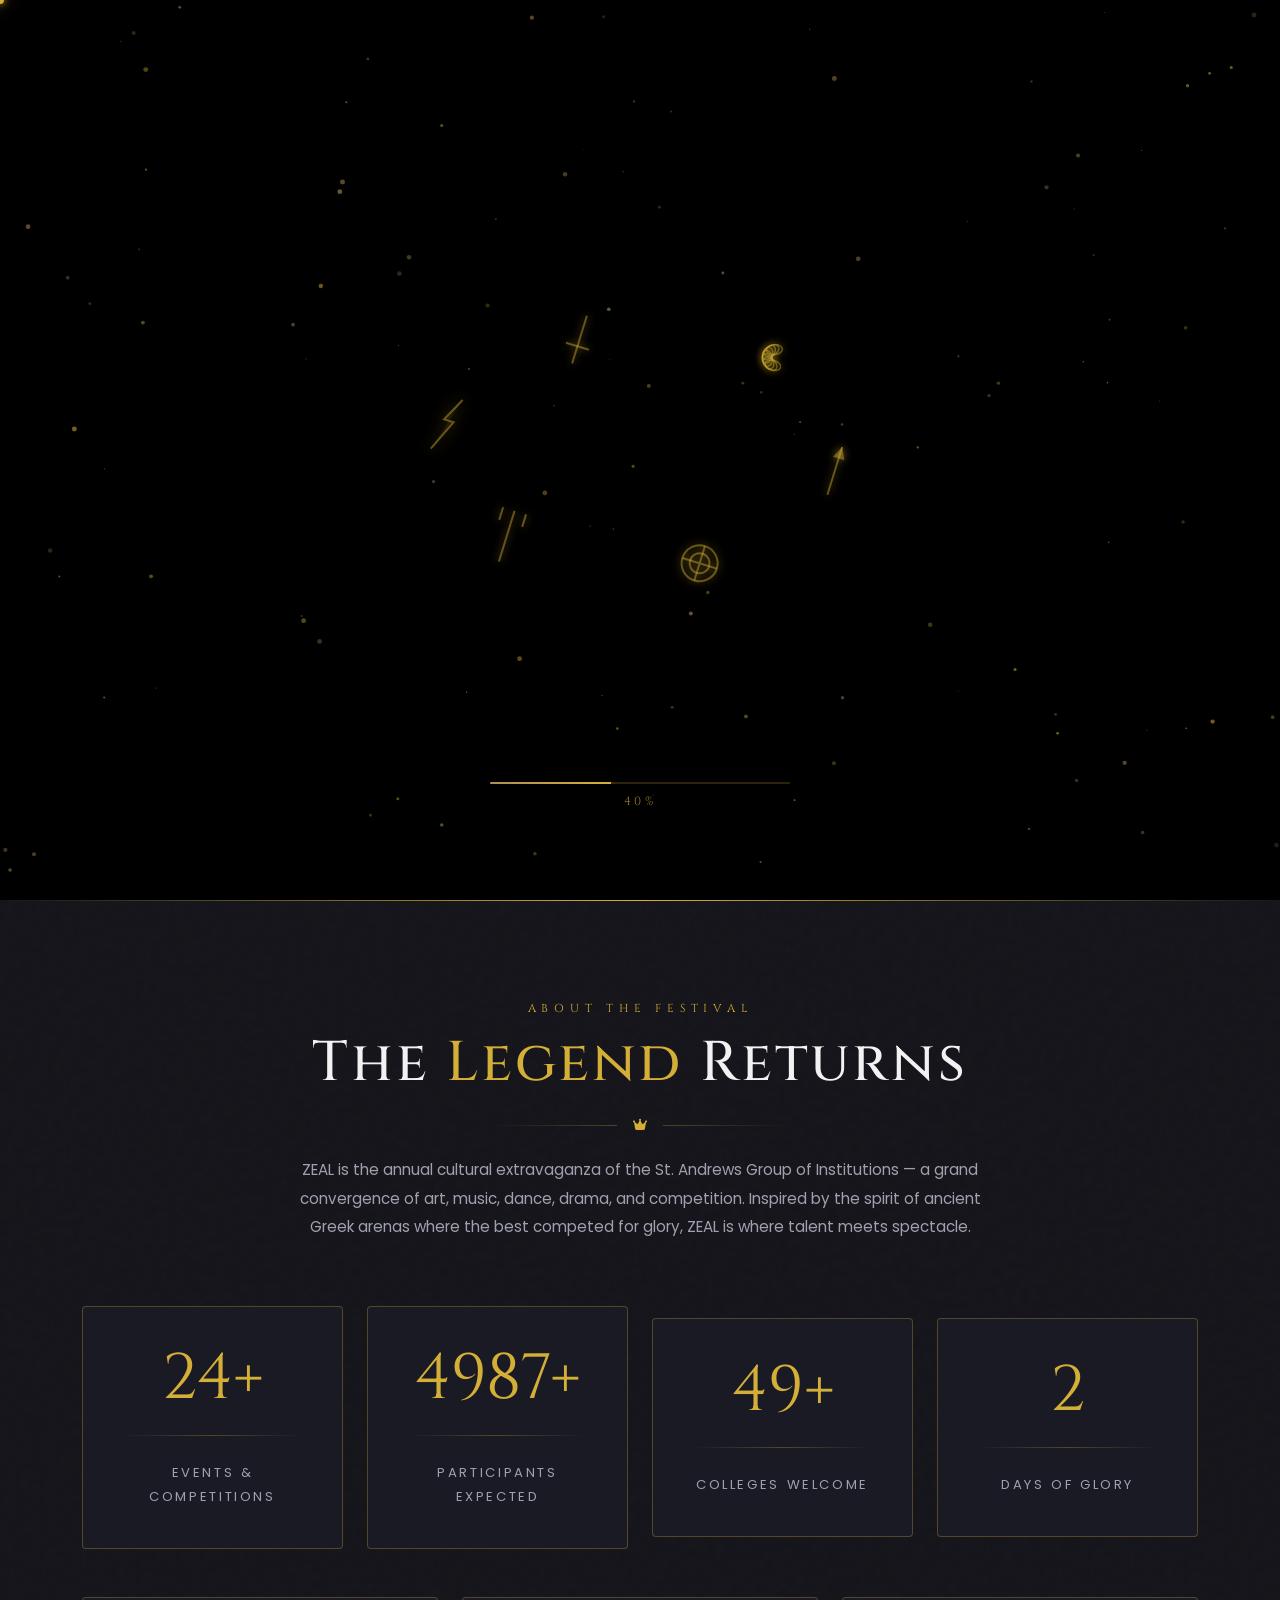
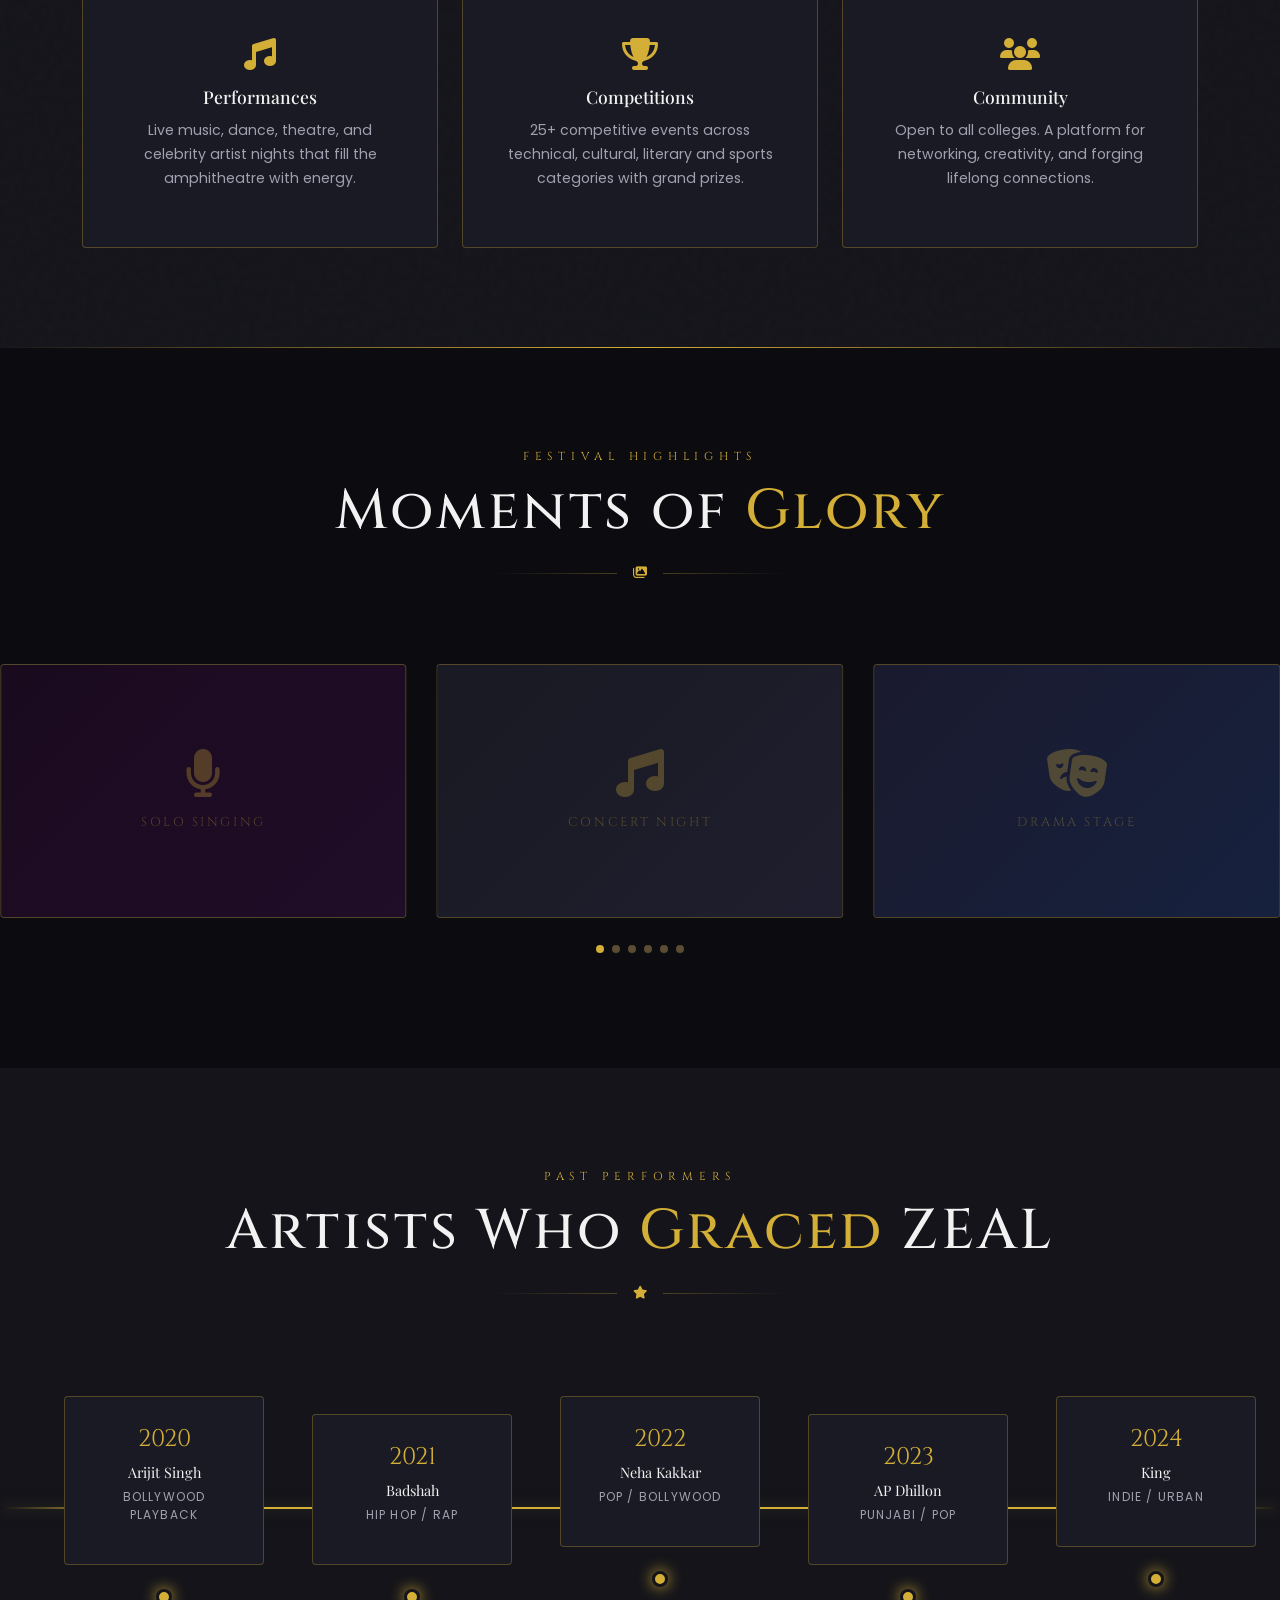
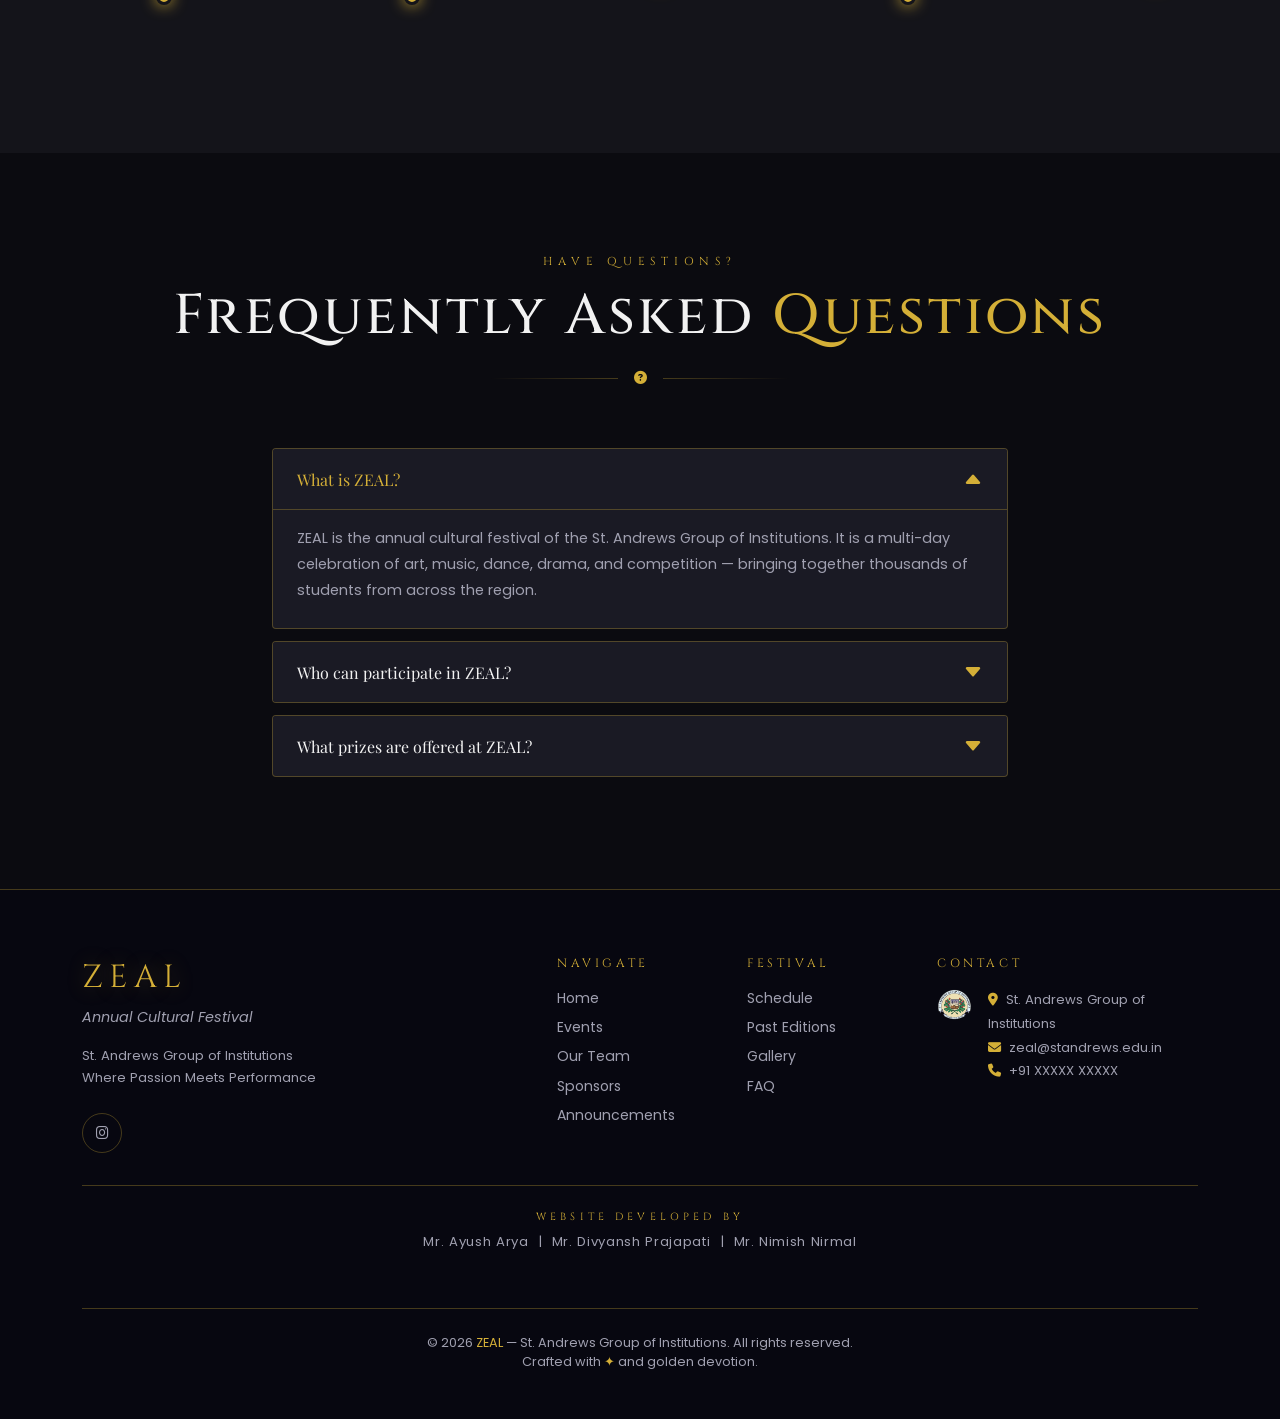
==== commit a399ec19: "Update index.html" ====
--- a/index.html
+++ b/index.html
@@ -451,27 +451,7 @@
                 </button>
               </h2>
               <div id="faq2" class="accordion-collapse collapse" data-bs-parent="#zealFAQ">
-                <div class="accordion-body">ZEAL is open to all college students. Both students of St. Andrews Group of Institutions and students from external colleges are welcome to participate in most events. Check individual event rules for specific eligibility criteria.</div>
-              </div>
-            </div>
-            <div class="accordion-item">
-              <h2 class="accordion-header">
-                <button class="accordion-button collapsed" type="button" data-bs-toggle="collapse" data-bs-target="#faq3">
-                  Are students from outside colleges allowed?
-                </button>
-              </h2>
-              <div id="faq3" class="accordion-collapse collapse" data-bs-parent="#zealFAQ">
-                <div class="accordion-body">Yes! ZEAL warmly welcomes participants from all colleges and universities. We believe in fostering inter-college cultural exchange. You will need to carry a valid college ID card. Registration details will be announced on the Announcements page.</div>
-              </div>
-            </div>
-            <div class="accordion-item">
-              <h2 class="accordion-header">
-                <button class="accordion-button collapsed" type="button" data-bs-toggle="collapse" data-bs-target="#faq4">
-                  How do I register for events?
-                </button>
-              </h2>
-              <div id="faq4" class="accordion-collapse collapse" data-bs-parent="#zealFAQ">
-                <div class="accordion-body">You can register for events directly on the day of the event at the venue, subject to seat availability. Keep an eye on the Announcements page for registration updates and deadlines.</div>
+                <div class="accordion-body">ZEAL is open to all college students of St. Andrews Group of Institutions.</div>
               </div>
             </div>
             <div class="accordion-item">
@@ -481,17 +461,7 @@
                 </button>
               </h2>
               <div id="faq5" class="accordion-collapse collapse" data-bs-parent="#zealFAQ">
-                <div class="accordion-body">ZEAL offers exciting prizes including cash rewards, trophies, certificates, and special goodies for winners and runners-up across all events. The overall championship team wins the prestigious ZEAL Trophy. Total prize pool exceeds ₹5 Lakhs!</div>
-              </div>
-            </div>
-            <div class="accordion-item">
-              <h2 class="accordion-header">
-                <button class="accordion-button collapsed" type="button" data-bs-toggle="collapse" data-bs-target="#faq6">
-                  What is the entry fee?
-                </button>
-              </h2>
-              <div id="faq6" class="accordion-collapse collapse" data-bs-parent="#zealFAQ">
-                <div class="accordion-body">Entry fees vary by event and participant type. St. Andrews students get preferential rates. Most individual events have a nominal fee of ₹100-200 per participant. Group events have team-based pricing. Check individual event pages for exact details.</div>
+                <div class="accordion-body">ZEAL offers exciting prizes including trophies, certificates, and special goodies for winners and runners-up across all events.</div>
               </div>
             </div>
           </div>
